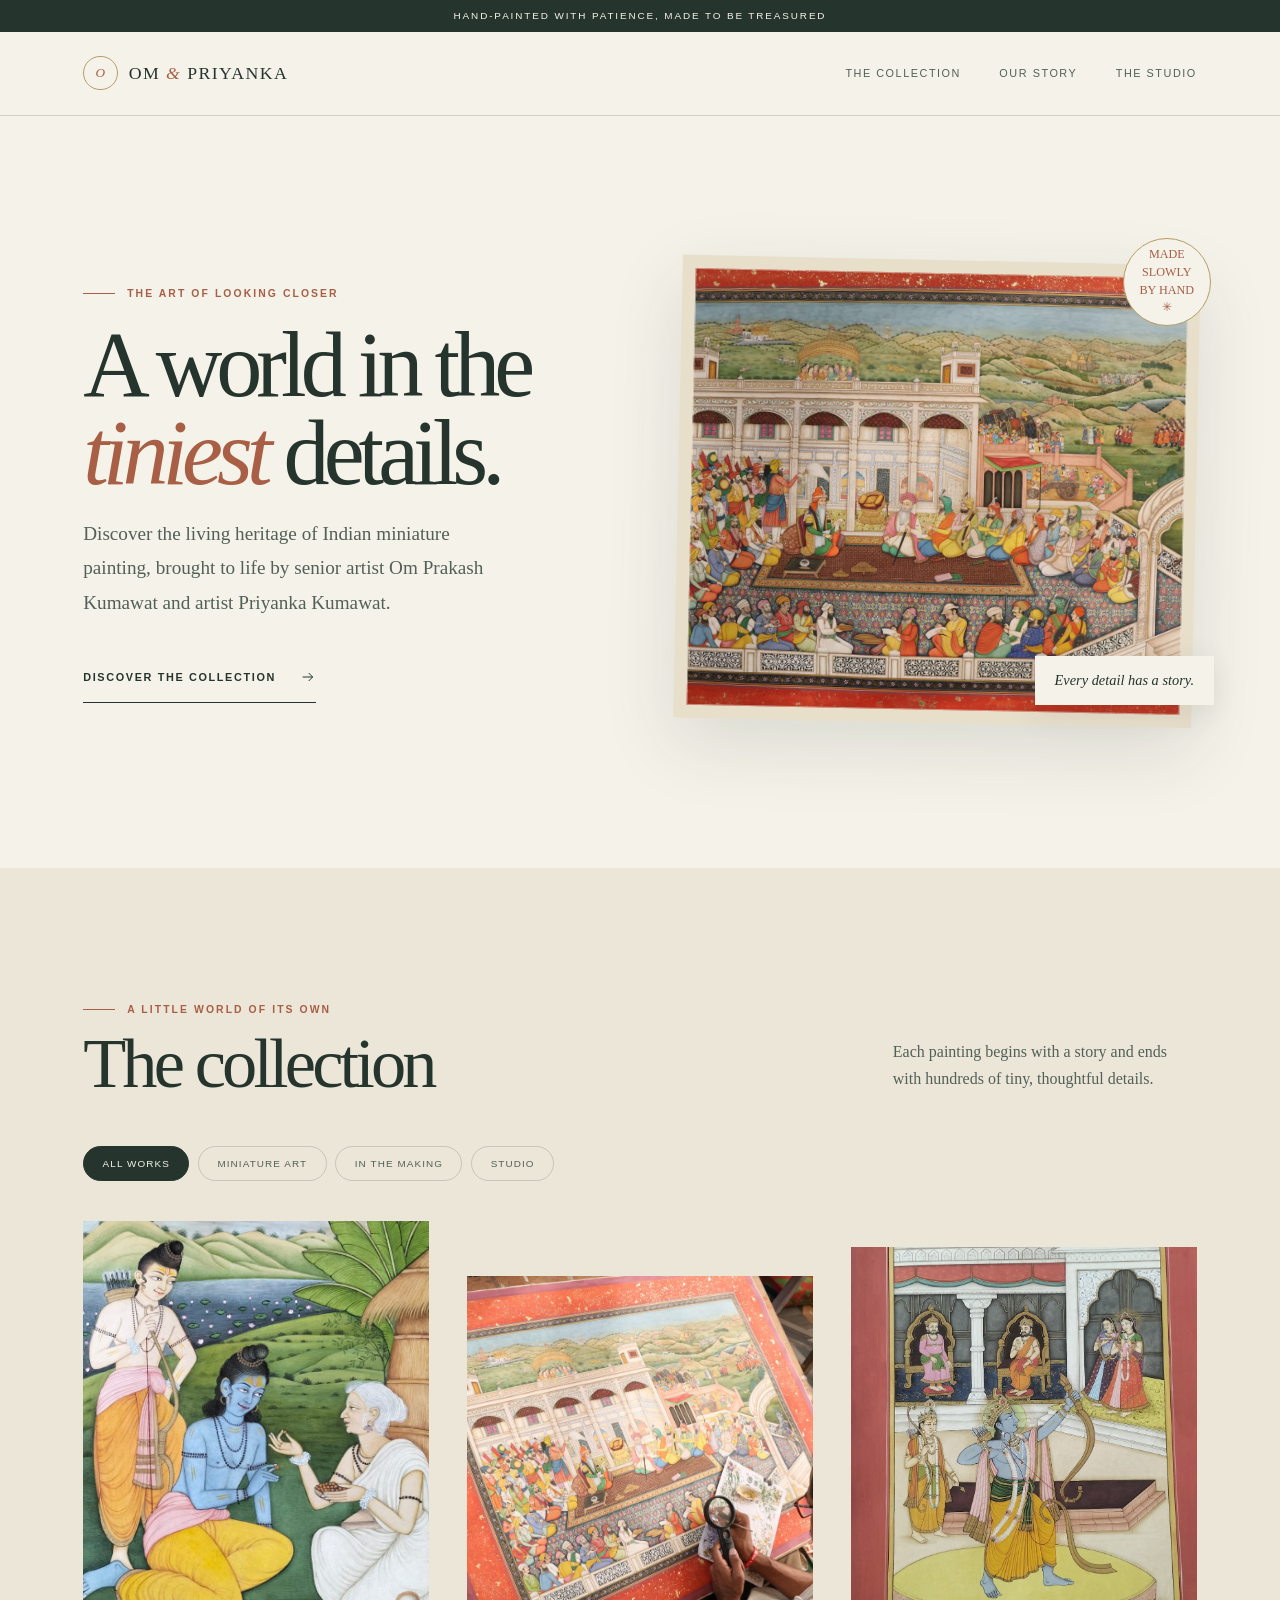
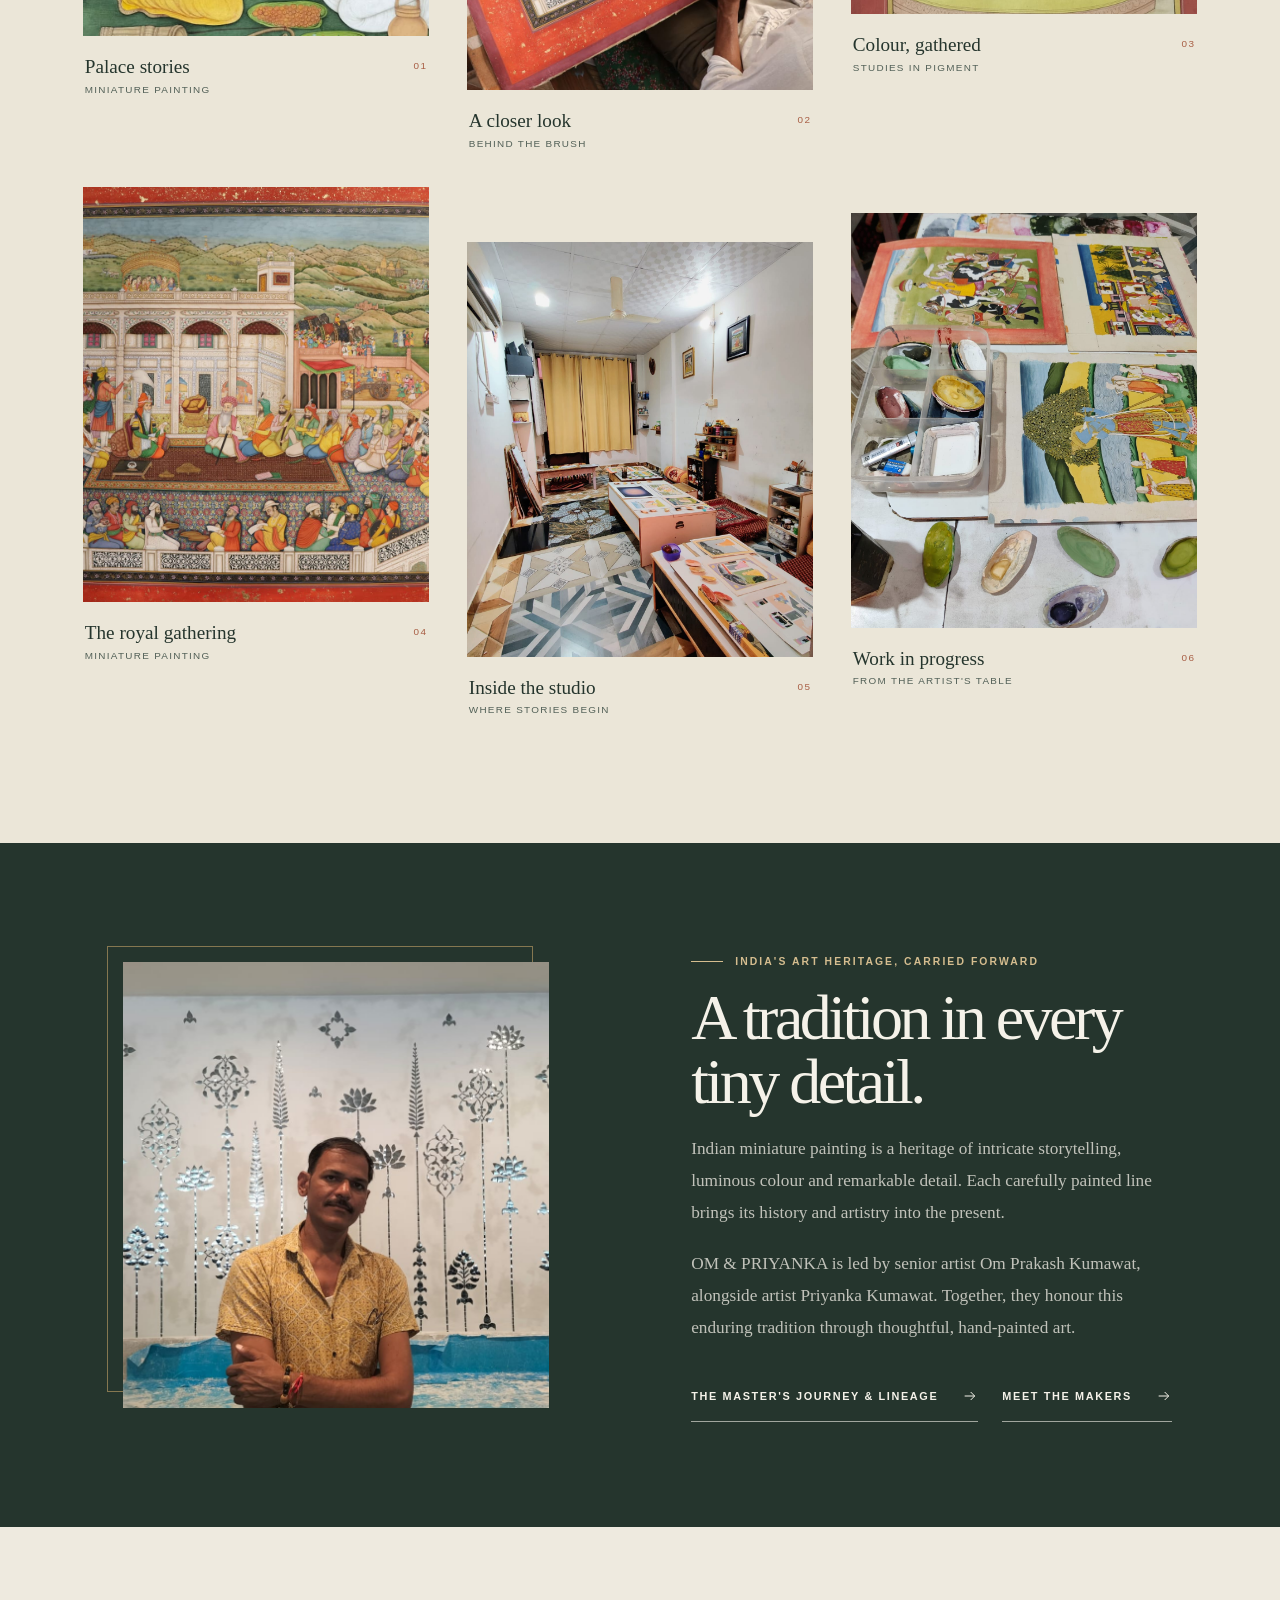
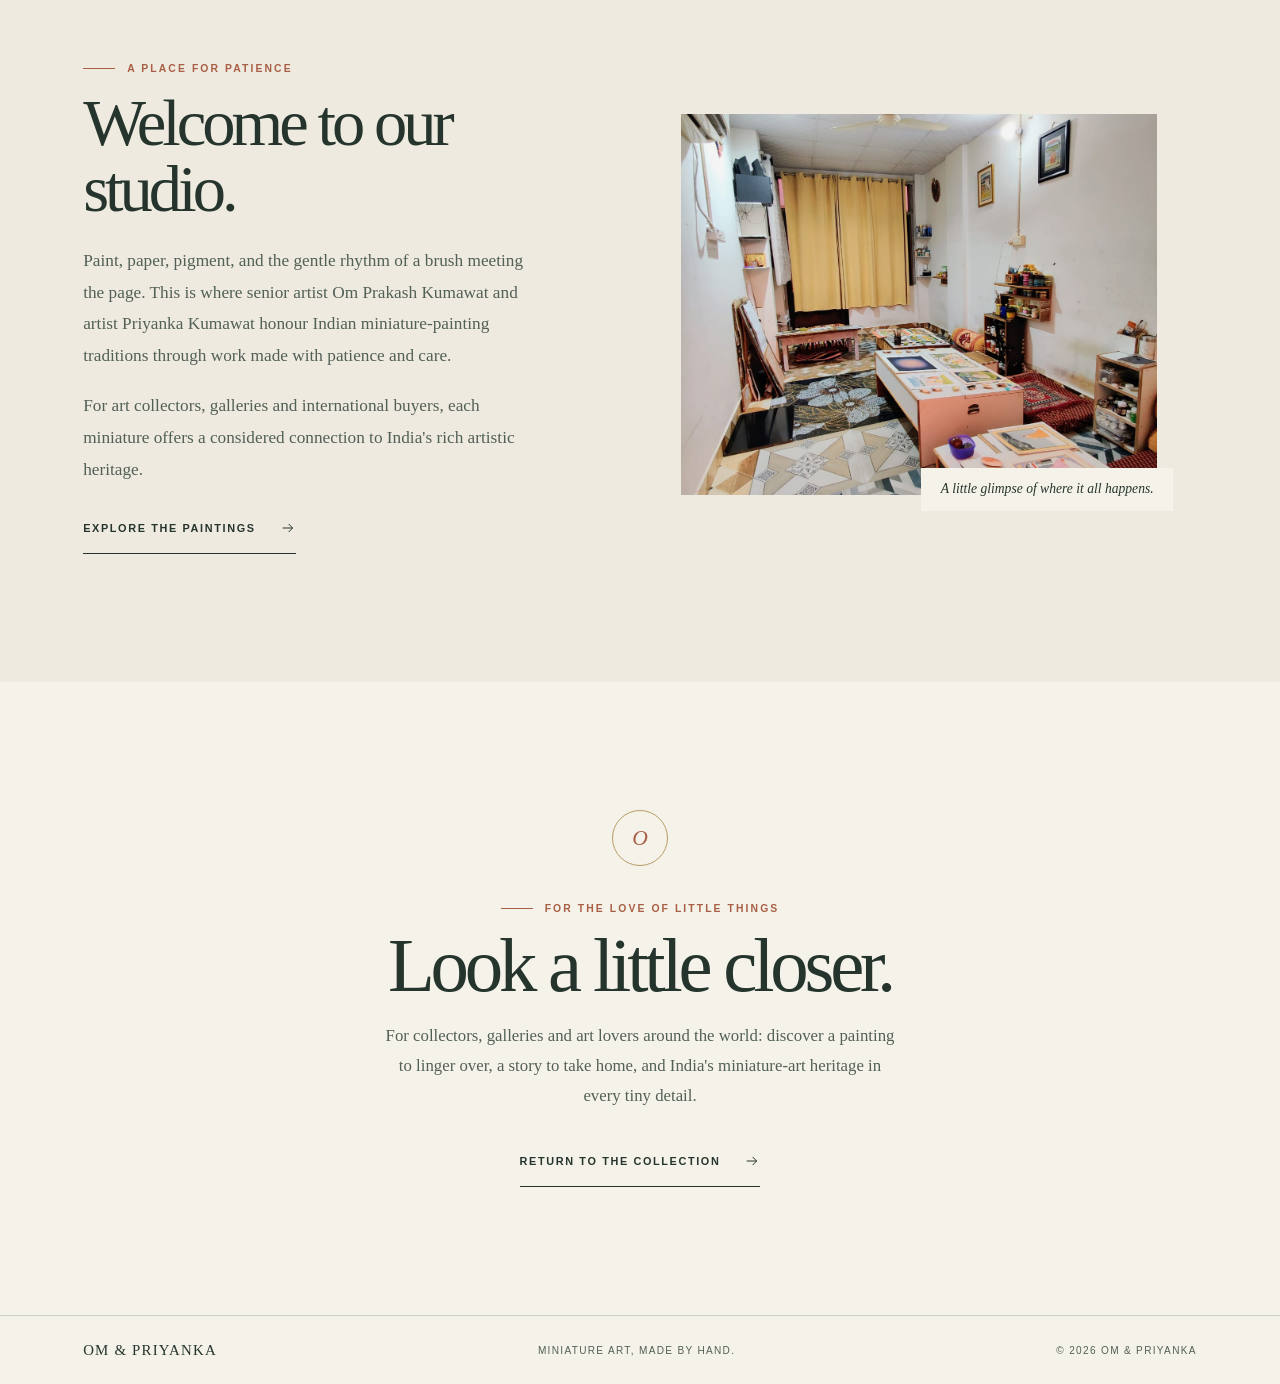
==== index.html @ a1e03dd7 "my first commit" ====
<!DOCTYPE html>
<html lang="en">
<head>
  <meta charset="UTF-8">
  <meta name="viewport" content="width=device-width, initial-scale=1">
  <meta name="theme-color" content="#f5f2e9">
  <meta name="description" content="Discover Indian miniature paintings by senior artist Om Prakash Kumawat and artist Priyanka Kumawat. Explore India's art heritage for collectors, galleries and international buyers.">
  <title>OM &amp; PRIYANKA — Indian Miniature Art &amp; Heritage</title>
  <style>
    :root {
      color-scheme: light;
      --paper: #f5f2e9;
      --paper-deep: #ebe6d8;
      --ink: #25352d;
      --ink-soft: #526057;
      --rust: #a85f45;
      --gold: #b89b64;
      --line: rgba(37, 53, 45, .18);
      --serif: "Iowan Old Style", "Palatino Linotype", "Book Antiqua", Georgia, serif;
      --sans: "Avenir Next", Avenir, "Segoe UI", sans-serif;
      --page-gutter: clamp(1.25rem, 6.5vw, 7rem);
    }

    *,
    *::before,
    *::after {
      box-sizing: border-box;
    }

    html {
      scroll-behavior: smooth;
      scroll-padding-top: 6rem;
    }

    body {
      margin: 0;
      background: var(--paper);
      color: var(--ink);
      font-family: var(--sans);
      -webkit-font-smoothing: antialiased;
    }

    body:has(.lightbox[open]) {
      overflow: hidden;
    }

    a {
      color: inherit;
      text-decoration: none;
    }

    button {
      color: inherit;
      font: inherit;
    }

    button:focus-visible,
    a:focus-visible {
      outline: 2px solid var(--rust);
      outline-offset: 5px;
    }

    .announcement {
      padding: .65rem 1rem;
      background: var(--ink);
      color: var(--paper);
      font-size: .62rem;
      letter-spacing: .19em;
      text-align: center;
      text-transform: uppercase;
    }

    .site-header {
      position: sticky;
      z-index: 10;
      top: 0;
      display: flex;
      min-height: 5.25rem;
      align-items: center;
      justify-content: space-between;
      padding: 0 var(--page-gutter);
      border-bottom: 1px solid var(--line);
      background: rgb(245 242 233 / 94%);
      backdrop-filter: blur(14px);
    }

    .wordmark {
      display: inline-flex;
      align-items: center;
      gap: .7rem;
      font-family: var(--serif);
      font-size: 1.11rem;
      letter-spacing: .08em;
      white-space: nowrap;
    }

    .wordmark-mark {
      display: grid;
      width: 2.15rem;
      height: 2.15rem;
      place-items: center;
      border: 1px solid var(--gold);
      border-radius: 50%;
      color: var(--rust);
      font-size: .83rem;
      font-style: italic;
      letter-spacing: 0;
    }

    .wordmark amp {
      color: var(--rust);
      font-style: italic;
    }

    .nav-links {
      display: flex;
      align-items: center;
      gap: clamp(1.25rem, 3vw, 3.1rem);
    }

    .nav-links a {
      position: relative;
      padding: .5rem 0;
      color: var(--ink-soft);
      font-size: .68rem;
      letter-spacing: .14em;
      text-transform: uppercase;
      transition: color .25s ease;
    }

    .nav-links a::after {
      position: absolute;
      right: 0;
      bottom: .18rem;
      left: 0;
      height: 1px;
      background: var(--rust);
      content: "";
      transform: scaleX(0);
      transform-origin: right;
      transition: transform .3s ease;
    }

    .nav-links a:hover {
      color: var(--rust);
    }

    .nav-links a:hover::after {
      transform: scaleX(1);
      transform-origin: left;
    }

    .menu-toggle {
      display: none;
      width: 2.75rem;
      height: 2.75rem;
      align-items: center;
      justify-content: center;
      border: 1px solid var(--line);
      border-radius: 50%;
      background: transparent;
      cursor: pointer;
    }

    .menu-toggle svg {
      width: 1.15rem;
      height: 1.15rem;
    }

    .hero {
      display: grid;
      min-height: min(47rem, calc(100svh - 7rem));
      grid-template-columns: 1fr 1fr;
      align-items: center;
      gap: clamp(2rem, 6vw, 6.25rem);
      padding: clamp(3.5rem, 8vw, 7.5rem) var(--page-gutter);
    }

    .hero-copy {
      position: relative;
      z-index: 1;
      max-width: 35rem;
      animation: rise-in .9s .1s both;
    }

    .eyebrow {
      display: inline-flex;
      align-items: center;
      gap: .75rem;
      color: var(--rust);
      font-size: .65rem;
      font-weight: 600;
      letter-spacing: .2em;
      text-transform: uppercase;
    }

    .eyebrow::before {
      width: 2rem;
      height: 1px;
      background: currentColor;
      content: "";
    }

    h1,
    h2,
    h3,
    p {
      margin-top: 0;
    }

    .hero h1 {
      max-width: 10ch;
      margin: 1.45rem 0 1.2rem;
      font-family: var(--serif);
      font-size: clamp(3.6rem, 7.2vw, 7.4rem);
      font-weight: 400;
      letter-spacing: -.065em;
      line-height: .95;
    }

    .hero h1 em {
      color: var(--rust);
      font-weight: 400;
    }

    .hero-description {
      max-width: 26rem;
      margin-bottom: 2rem;
      color: var(--ink-soft);
      font-family: var(--serif);
      font-size: clamp(1.05rem, 1.5vw, 1.25rem);
      line-height: 1.8;
    }

    .text-link {
      display: inline-flex;
      min-height: 3.2rem;
      align-items: center;
      gap: 1.5rem;
      border-bottom: 1px solid var(--ink);
      font-size: .68rem;
      font-weight: 600;
      letter-spacing: .15em;
      text-transform: uppercase;
      transition: gap .25s ease, color .25s ease, border-color .25s ease;
    }

    .text-link:hover {
      gap: 2rem;
      border-color: var(--rust);
      color: var(--rust);
    }

    .text-link svg {
      width: 1rem;
      height: 1rem;
    }

    .hero-art {
      position: relative;
      width: 100%;
      max-width: 38rem;
      justify-self: end;
      animation: image-in 1.1s .18s both;
    }

    .hero-frame {
      position: relative;
      overflow: hidden;
      aspect-ratio: 1.12 / 1;
      padding: .8rem;
      background: #e8dfcb;
      box-shadow: 0 1.5rem 4.5rem rgb(37 53 45 / 13%);
      transform: rotate(1.2deg);
      transition: transform .6s cubic-bezier(.2, .75, .3, 1);
    }

    .hero-art:hover .hero-frame {
      transform: rotate(0);
    }

    .hero-frame img {
      width: 100%;
      height: 100%;
      object-fit: cover;
      object-position: center 54%;
    }

    .hero-frame::after {
      position: absolute;
      inset: .8rem;
      border: 1px solid rgb(245 242 233 / 45%);
      content: "";
      pointer-events: none;
    }

    .hero-caption {
      position: absolute;
      right: -1.1rem;
      bottom: 1.1rem;
      z-index: 1;
      padding: 1rem 1.25rem;
      background: var(--paper);
      box-shadow: 0 .5rem 2rem rgb(37 53 45 / 10%);
      font-family: var(--serif);
      font-size: .9rem;
      font-style: italic;
    }

    .hero-stamp {
      position: absolute;
      top: -1.4rem;
      right: -.9rem;
      display: grid;
      width: 5.5rem;
      height: 5.5rem;
      place-items: center;
      border: 1px solid var(--gold);
      border-radius: 50%;
      background: var(--paper);
      color: var(--rust);
      font-family: var(--serif);
      font-size: .76rem;
      line-height: 1.45;
      text-align: center;
      animation: turn 28s linear infinite;
    }

    .section {
      padding: clamp(5rem, 10vw, 9rem) var(--page-gutter);
    }

    .section-heading {
      display: flex;
      align-items: end;
      justify-content: space-between;
      gap: 2rem;
      margin-bottom: 3rem;
    }

    .section-heading h2 {
      max-width: 13ch;
      margin: .8rem 0 0;
      font-family: var(--serif);
      font-size: clamp(2.8rem, 5.5vw, 5rem);
      font-weight: 400;
      letter-spacing: -.055em;
      line-height: 1;
    }

    .section-note {
      max-width: 19rem;
      margin: 0 0 .35rem;
      color: var(--ink-soft);
      font-family: var(--serif);
      font-size: 1rem;
      line-height: 1.7;
    }

    .collection {
      background: var(--paper-deep);
    }

    .filter-list {
      display: flex;
      flex-wrap: wrap;
      gap: .55rem;
      margin: 0 0 2.5rem;
      padding: 0;
      list-style: none;
    }

    .filter-button {
      padding: .7rem 1.15rem;
      border: 1px solid var(--line);
      border-radius: 99px;
      background: transparent;
      color: var(--ink-soft);
      cursor: pointer;
      font-size: .62rem;
      letter-spacing: .11em;
      text-transform: uppercase;
      transition: background .25s ease, border-color .25s ease, color .25s ease, transform .25s ease;
    }

    .filter-button:hover {
      transform: translateY(-2px);
    }

    .filter-button[aria-pressed="true"],
    .filter-button:hover {
      border-color: var(--ink);
      background: var(--ink);
      color: var(--paper);
    }

    .gallery {
      display: grid;
      grid-template-columns: repeat(12, minmax(0, 1fr));
      gap: clamp(1.2rem, 3vw, 2.7rem);
      align-items: start;
    }

    .artwork {
      grid-column: span 4;
      min-width: 0;
      transition: opacity .3s ease, transform .35s ease;
    }

    .artwork:nth-child(3n + 2) {
      margin-top: 3.4rem;
    }

    .artwork:nth-child(3n) {
      margin-top: 1.6rem;
    }

    .artwork[hidden] {
      display: none;
    }

    .artwork-image {
      position: relative;
      overflow: hidden;
      width: 100%;
      padding: 0;
      border: 0;
      background: #ded7c9;
      cursor: zoom-in;
      text-align: left;
    }

    .artwork-image img {
      display: block;
      width: 100%;
      aspect-ratio: 4 / 4.8;
      object-fit: cover;
      transition: transform .8s cubic-bezier(.2, .75, .3, 1), filter .5s ease;
    }

    .artwork:nth-child(2) .artwork-image img {
      object-position: 51% center;
    }

    .artwork:nth-child(3) .artwork-image img {
      aspect-ratio: 4 / 4.25;
    }

    .artwork-image::after {
      position: absolute;
      inset: 0;
      background: linear-gradient(transparent 68%, rgb(20 28 23 / 28%));
      content: "";
      opacity: 0;
      transition: opacity .35s ease;
    }

    .artwork-image:hover img {
      filter: saturate(1.08);
      transform: scale(1.045);
    }

    .artwork-image:hover::after {
      opacity: 1;
    }

    .artwork-image:focus-visible {
      outline-offset: 4px;
    }

    .zoom-hint {
      position: absolute;
      right: 1rem;
      bottom: 1rem;
      z-index: 1;
      color: white;
      font-size: .62rem;
      letter-spacing: .12em;
      opacity: 0;
      text-transform: uppercase;
      transition: opacity .35s ease;
    }

    .artwork-image:hover .zoom-hint,
    .artwork-image:focus-visible .zoom-hint {
      opacity: 1;
    }

    .artwork-caption {
      display: flex;
      align-items: start;
      justify-content: space-between;
      gap: 1rem;
      padding: 1rem .1rem 0;
    }

    .artwork-caption h3 {
      margin-bottom: .35rem;
      font-family: var(--serif);
      font-size: 1.2rem;
      font-weight: 400;
    }

    .artwork-caption p,
    .artwork-index {
      margin: 0;
      color: var(--ink-soft);
      font-size: .62rem;
      letter-spacing: .13em;
      text-transform: uppercase;
    }

    .artwork-index {
      padding-top: .25rem;
      color: var(--rust);
    }

    .interlude {
      display: grid;
      min-height: 25rem;
      grid-template-columns: 1fr 1fr;
      align-items: center;
      gap: clamp(2.5rem, 8vw, 8rem);
      padding: clamp(4rem, 8vw, 7rem) var(--page-gutter);
      background: var(--ink);
      color: var(--paper);
    }

    .interlude-image {
      position: relative;
      max-width: 33rem;
      justify-self: center;
    }

    .interlude-image::before {
      position: absolute;
      inset: -1rem 1rem 1rem -1rem;
      border: 1px solid rgb(184 155 100 / 65%);
      content: "";
    }

    .interlude-image img {
      position: relative;
      display: block;
      width: 100%;
      max-height: 29rem;
      aspect-ratio: 1 / 1.05;
      object-fit: cover;
    }

    .interlude-copy {
      max-width: 34rem;
    }

    .interlude-copy .eyebrow {
      color: #d5bd8f;
    }

    .interlude-copy h2 {
      margin: 1.2rem 0;
      font-family: var(--serif);
      font-size: clamp(2.7rem, 5vw, 5rem);
      font-weight: 400;
      letter-spacing: -.055em;
      line-height: 1;
    }

    .interlude-copy p {
      max-width: 29rem;
      margin-bottom: 1.2rem;
      color: rgb(245 242 233 / 75%);
      font-family: var(--serif);
      font-size: 1.08rem;
      line-height: 1.85;
    }

    .interlude-copy .text-link {
      margin-top: .5rem;
      border-color: rgb(245 242 233 / 60%);
    }

    .interlude-copy .text-link:hover {
      border-color: #d5bd8f;
      color: #d5bd8f;
    }

    .studio {
      display: grid;
      grid-template-columns: .9fr 1.1fr;
      align-items: center;
      gap: clamp(2.5rem, 8vw, 8rem);
      background: #eeeadf;
    }

    .studio-copy {
      max-width: 31rem;
    }

    .studio-copy h2 {
      margin: 1rem 0 1.35rem;
      font-family: var(--serif);
      font-size: clamp(2.8rem, 5.2vw, 5rem);
      font-weight: 400;
      letter-spacing: -.06em;
      line-height: 1;
    }

    .studio-copy p {
      color: var(--ink-soft);
      font-family: var(--serif);
      font-size: 1.08rem;
      line-height: 1.85;
    }

    .studio-photo {
      position: relative;
      justify-self: stretch;
    }

    .studio-photo img {
      display: block;
      width: 100%;
      max-height: 32rem;
      aspect-ratio: 1.25 / 1;
      object-fit: cover;
    }

    .studio-photo figcaption {
      position: absolute;
      right: -1rem;
      bottom: -1rem;
      padding: .85rem 1.2rem;
      background: var(--paper);
      font-family: var(--serif);
      font-size: .85rem;
      font-style: italic;
    }

    .closing {
      padding: clamp(5rem, 10vw, 9rem) var(--page-gutter);
      text-align: center;
    }

    .closing-mark {
      display: grid;
      width: 3.5rem;
      height: 3.5rem;
      margin: 0 auto 1.8rem;
      place-items: center;
      border: 1px solid var(--gold);
      border-radius: 50%;
      color: var(--rust);
      font-family: var(--serif);
      font-size: 1.35rem;
      font-style: italic;
    }

    .closing h2 {
      margin: .9rem 0 1rem;
      font-family: var(--serif);
      font-size: clamp(2.7rem, 6vw, 5.5rem);
      font-weight: 400;
      letter-spacing: -.055em;
      line-height: 1;
    }

    .closing > p:last-of-type {
      max-width: 32rem;
      margin: 0 auto 1.5rem;
      color: var(--ink-soft);
      font-family: var(--serif);
      font-size: 1.05rem;
      line-height: 1.8;
    }

    .site-footer {
      display: flex;
      align-items: center;
      justify-content: space-between;
      gap: 1.5rem;
      padding: 1.6rem var(--page-gutter);
      border-top: 1px solid var(--line);
      color: var(--ink-soft);
      font-size: .63rem;
      letter-spacing: .13em;
      text-transform: uppercase;
    }

    .site-footer p {
      margin: 0;
    }

    .footer-brand {
      color: var(--ink);
      font-family: var(--serif);
      font-size: .93rem;
      letter-spacing: .08em;
    }

    .lightbox {
      width: min(92vw, 70rem);
      max-width: none;
      max-height: 92svh;
      padding: 0;
      overflow: visible;
      border: 1px solid rgb(245 242 233 / 25%);
      background: #171e19;
      color: white;
    }

    .lightbox::backdrop {
      background: rgb(18 24 20 / 88%);
      backdrop-filter: blur(8px);
    }

    .lightbox-inner {
      position: relative;
      display: grid;
      min-height: 12rem;
      place-items: center;
    }

    .lightbox img {
      display: block;
      max-width: 100%;
      max-height: 82svh;
      object-fit: contain;
    }

    .lightbox-close {
      position: absolute;
      top: .8rem;
      right: .8rem;
      display: grid;
      width: 2.65rem;
      height: 2.65rem;
      place-items: center;
      border: 1px solid rgb(255 255 255 / 55%);
      border-radius: 50%;
      background: rgb(18 24 20 / 68%);
      color: white;
      cursor: pointer;
      font-size: 1.3rem;
      line-height: 1;
      transition: background .2s ease, transform .2s ease;
    }

    .lightbox-close:hover {
      background: var(--rust);
      transform: rotate(90deg);
    }

    .reveal {
      opacity: 0;
      transform: translateY(24px);
      transition: opacity .7s ease, transform .7s cubic-bezier(.2, .75, .3, 1);
    }

    .reveal.is-visible {
      opacity: 1;
      transform: translateY(0);
    }

    @keyframes rise-in {
      from { opacity: 0; transform: translateY(1.3rem); }
      to { opacity: 1; transform: translateY(0); }
    }

    @keyframes image-in {
      from { opacity: 0; transform: translateY(1.2rem) scale(.98); }
      to { opacity: 1; transform: translateY(0) scale(1); }
    }

    @keyframes turn {
      to { transform: rotate(360deg); }
    }

    @media (min-width: 1500px) {
      :root {
        --page-gutter: max(7rem, calc((100vw - 1320px) / 2));
      }
    }

    @media (max-width: 800px) {
      .hero {
        min-height: auto;
        gap: 2.5rem;
      }

      .hero h1 {
        font-size: clamp(3.5rem, 9vw, 5.7rem);
      }

      .hero-caption {
        right: -.6rem;
      }

      .artwork {
        grid-column: span 6;
      }

      .artwork:nth-child(3n + 2),
      .artwork:nth-child(3n) {
        margin-top: 0;
      }

      .artwork:nth-child(even) {
        margin-top: 2.5rem;
      }

      .interlude,
      .studio {
        gap: 3rem;
      }
    }

    @media (max-width: 600px) {
      .announcement {
        font-size: .54rem;
        letter-spacing: .12em;
      }

      .site-header {
        min-height: 4.5rem;
      }

      .wordmark {
        gap: .5rem;
        font-size: .99rem;
      }

      .wordmark-mark {
        width: 1.9rem;
        height: 1.9rem;
      }

      .menu-toggle {
        display: flex;
      }

      .nav-links {
        position: absolute;
        top: calc(100% - 1px);
        right: 0;
        left: 0;
        display: flex;
        align-items: stretch;
        flex-direction: column;
        gap: 0;
        padding: 0 var(--page-gutter);
        overflow: hidden;
        border-bottom: 1px solid transparent;
        background: var(--paper);
        opacity: 0;
        pointer-events: none;
        transform: translateY(-.5rem);
        transition: opacity .25s ease, transform .25s ease, border-color .25s ease;
      }

      .nav-links.is-open {
        padding-top: .5rem;
        padding-bottom: .75rem;
        border-color: var(--line);
        opacity: 1;
        pointer-events: auto;
        transform: translateY(0);
      }

      .nav-links a {
        padding: 1rem 0;
        border-top: 1px solid var(--line);
      }

      .nav-links a::after {
        display: none;
      }

      .hero {
        grid-template-columns: 1fr;
        gap: 2.6rem;
        padding-top: 4rem;
        padding-bottom: 4rem;
      }

      .hero-copy {
        max-width: 31rem;
      }

      .hero h1 {
        max-width: 9ch;
        font-size: clamp(4rem, 15vw, 6.2rem);
      }

      .hero-art {
        width: calc(100% - .5rem);
        max-width: 32rem;
        margin-right: .3rem;
      }

      .hero-frame {
        aspect-ratio: 1.08 / 1;
        padding: .55rem;
      }

      .hero-frame::after {
        inset: .55rem;
      }

      .hero-caption {
        right: -.3rem;
        bottom: .5rem;
        padding: .8rem .95rem;
        font-size: .78rem;
      }

      .hero-stamp {
        top: -1.2rem;
        right: -.55rem;
        width: 4.7rem;
        height: 4.7rem;
        font-size: .68rem;
      }

      .section-heading {
        align-items: start;
        flex-direction: column;
        gap: 1rem;
        margin-bottom: 2rem;
      }

      .section-heading h2 {
        font-size: clamp(3rem, 12vw, 4rem);
      }

      .section-note {
        max-width: 23rem;
      }

      .section {
        padding-top: 4.5rem;
        padding-bottom: 4.5rem;
      }

      .filter-list {
        gap: .4rem;
        margin-bottom: 1.7rem;
      }

      .filter-button {
        padding: .62rem .85rem;
        font-size: .56rem;
      }

      .gallery {
        gap: 1.8rem .85rem;
      }

      .artwork {
        grid-column: span 6;
      }

      .artwork:nth-child(even) {
        margin-top: 1.5rem;
      }

      .artwork-image img {
        aspect-ratio: 4 / 5;
      }

      .artwork-caption {
        gap: .4rem;
        padding-top: .7rem;
      }

      .artwork-caption h3 {
        font-size: 1rem;
      }

      .artwork-caption p,
      .artwork-index {
        font-size: .53rem;
        letter-spacing: .08em;
      }

      .interlude,
      .studio {
        grid-template-columns: 1fr;
        gap: 2.5rem;
      }

      .interlude {
        padding-top: 4.5rem;
        padding-bottom: 4.5rem;
      }

      .interlude-image {
        width: calc(100% - 1rem);
      }

      .interlude-image img {
        max-height: 25rem;
      }

      .interlude-copy h2,
      .studio-copy h2 {
        font-size: clamp(3rem, 12vw, 4.2rem);
      }

      .studio-photo figcaption {
        right: -.45rem;
        bottom: -.65rem;
      }

      .closing {
        padding-top: 5rem;
        padding-bottom: 5rem;
      }

      .site-footer {
        align-items: flex-start;
        flex-direction: column;
        gap: .7rem;
      }
    }

    @media (prefers-reduced-motion: reduce) {
      *,
      *::before,
      *::after {
        scroll-behavior: auto !important;
        animation-duration: .01ms !important;
        animation-iteration-count: 1 !important;
        transition-duration: .01ms !important;
      }

      .reveal {
        opacity: 1;
        transform: none;
      }
    }
  </style>
</head>
<body>
  <div class="announcement">Hand-painted with patience, made to be treasured</div>

  <header class="site-header">
    <a class="wordmark" href="index.html" aria-label="OM and Priyanka home">
      <span class="wordmark-mark" aria-hidden="true">O</span>
      <span>OM <amp>&amp;</amp> PRIYANKA</span>
    </a>
    <button class="menu-toggle" type="button" aria-label="Open navigation" aria-expanded="false" aria-controls="primary-navigation">
      <svg viewBox="0 0 24 24" fill="none" stroke="currentColor" stroke-width="1.5" aria-hidden="true">
        <path d="M4 8h16M4 16h16"></path>
      </svg>
    </button>
    <nav class="nav-links" id="primary-navigation" aria-label="Main navigation">
      <a href="#collection">The collection</a>
      <a href="story.html">Our story</a>
      <a href="#studio">The studio</a>
    </nav>
  </header>

  <main>
    <section class="hero" id="home" aria-labelledby="hero-title">
      <div class="hero-copy">
        <span class="eyebrow">The art of looking closer</span>
        <h1 id="hero-title">A world in the <em>tiniest</em> details.</h1>
        <p class="hero-description">Discover the living heritage of Indian miniature painting, brought to life by senior artist Om Prakash Kumawat and artist Priyanka Kumawat.</p>
        <a class="text-link" href="#collection">
          Discover the collection
          <svg viewBox="0 0 24 24" fill="none" stroke="currentColor" stroke-width="1.5" aria-hidden="true">
            <path d="M4 12h15m-6-6 6 6-6 6"></path>
          </svg>
        </a>
      </div>
      <div class="hero-art">
        <div class="hero-frame">
          <img src="images/image7.jpeg" alt="A richly detailed miniature painting of an Indian royal court and palace" fetchpriority="high">
        </div>
        <span class="hero-caption">Every detail has a story.</span>
        <span class="hero-stamp" aria-label="Made slowly, by hand">MADE SLOWLY<br>BY HAND<br>✳</span>
      </div>
    </section>

    <section class="section collection" id="collection" aria-labelledby="collection-title">
      <div class="section-heading reveal">
        <div>
          <span class="eyebrow">A little world of its own</span>
          <h2 id="collection-title">The collection</h2>
        </div>
        <p class="section-note">Each painting begins with a story and ends with hundreds of tiny, thoughtful details.</p>
      </div>

      <ul class="filter-list" aria-label="Filter artworks">
        <li><button class="filter-button" type="button" data-filter="all" aria-pressed="true">All works</button></li>
        <li><button class="filter-button" type="button" data-filter="painting" aria-pressed="false">Miniature art</button></li>
        <li><button class="filter-button" type="button" data-filter="process" aria-pressed="false">In the making</button></li>
        <li><button class="filter-button" type="button" data-filter="studio" aria-pressed="false">Studio</button></li>
      </ul>

      <div class="gallery">
        <article class="artwork reveal" data-category="painting">
          <button class="artwork-image" type="button" data-full-image="images/image4.jpeg" data-image-alt="A hand-painted miniature scene with figures gathered in an ornate palace" aria-label="View Palace stories painting">
            <img src="images/image4.jpeg" alt="A hand-painted miniature scene with figures gathered in an ornate palace" loading="lazy">
            <span class="zoom-hint">View artwork</span>
          </button>
          <div class="artwork-caption">
            <div><h3>Palace stories</h3><p>Miniature painting</p></div>
            <span class="artwork-index">01</span>
          </div>
        </article>

        <article class="artwork reveal" data-category="process">
          <button class="artwork-image" type="button" data-full-image="images/image2.jpeg" data-image-alt="A miniature painter carefully studying a richly detailed painting at work" aria-label="View A closer look painting process">
            <img src="images/image2.jpeg" alt="A miniature painter carefully studying a richly detailed painting at work" loading="lazy">
            <span class="zoom-hint">View artwork</span>
          </button>
          <div class="artwork-caption">
            <div><h3>A closer look</h3><p>Behind the brush</p></div>
            <span class="artwork-index">02</span>
          </div>
        </article>

        <article class="artwork reveal" data-category="painting">
          <button class="artwork-image" type="button" data-full-image="images/image5.jpeg" data-image-alt="A collection of colourful miniature paintings and handmade natural pigment palettes" aria-label="View Colour, gathered painting">
            <img src="images/image5.jpeg" alt="A collection of colourful miniature paintings and handmade natural pigment palettes" loading="lazy">
            <span class="zoom-hint">View artwork</span>
          </button>
          <div class="artwork-caption">
            <div><h3>Colour, gathered</h3><p>Studies in pigment</p></div>
            <span class="artwork-index">03</span>
          </div>
        </article>

        <article class="artwork reveal" data-category="painting">
          <button class="artwork-image" type="button" data-full-image="images/image7.jpeg" data-image-alt="A vibrant miniature painting of a royal court with a palace, hillside and gathering" aria-label="View The royal gathering painting">
            <img src="images/image7.jpeg" alt="A vibrant miniature painting of a royal court with a palace, hillside and gathering" loading="lazy">
            <span class="zoom-hint">View artwork</span>
          </button>
          <div class="artwork-caption">
            <div><h3>The royal gathering</h3><p>Miniature painting</p></div>
            <span class="artwork-index">04</span>
          </div>
        </article>

        <article class="artwork reveal" data-category="studio">
          <button class="artwork-image" type="button" data-full-image="images/image1.jpeg" data-image-alt="The artists' sunlit studio, filled with paintings and the tools of their craft" aria-label="View Inside the studio">
            <img src="images/image1.jpeg" alt="The artists' sunlit studio, filled with paintings and the tools of their craft" loading="lazy">
            <span class="zoom-hint">View artwork</span>
          </button>
          <div class="artwork-caption">
            <div><h3>Inside the studio</h3><p>Where stories begin</p></div>
            <span class="artwork-index">05</span>
          </div>
        </article>

        <article class="artwork reveal" data-category="process">
          <button class="artwork-image" type="button" data-full-image="images/image6.jpeg" data-image-alt="A hand-painted miniature artwork depicting a colourful Indian scene" aria-label="View Work in progress painting">
            <img src="images/image6.jpeg" alt="A hand-painted miniature artwork depicting a colourful Indian scene" loading="lazy">
            <span class="zoom-hint">View artwork</span>
          </button>
          <div class="artwork-caption">
            <div><h3>Work in progress</h3><p>From the artist's table</p></div>
            <span class="artwork-index">06</span>
          </div>
        </article>
      </div>
    </section>

    <section class="interlude" id="story" aria-labelledby="story-title">
      <figure class="interlude-image reveal">
        <img src="images/image3.jpeg" alt="Artist OM standing beside a hand-painted decorative mural in the studio" loading="lazy">
      </figure>
      <div class="interlude-copy reveal">
        <span class="eyebrow">India's art heritage, carried forward</span>
        <h2 id="story-title">A tradition in every tiny detail.</h2>
        <p>Indian miniature painting is a heritage of intricate storytelling, luminous colour and remarkable detail. Each carefully painted line brings its history and artistry into the present.</p>
        <p>OM &amp; PRIYANKA is led by senior artist Om Prakash Kumawat, alongside artist Priyanka Kumawat. Together, they honour this enduring tradition through thoughtful, hand-painted art.</p>
        <div style="display: flex; gap: 1.5rem; flex-wrap: wrap; margin-top: 1rem;">
          <a class="text-link" href="story.html">
            The Master's Journey &amp; Lineage
            <svg viewBox="0 0 24 24" fill="none" stroke="currentColor" stroke-width="1.5" aria-hidden="true">
              <path d="M4 12h15m-6-6 6 6-6 6"></path>
            </svg>
          </a>
          <a class="text-link" href="#studio">
            Meet the makers
            <svg viewBox="0 0 24 24" fill="none" stroke="currentColor" stroke-width="1.5" aria-hidden="true">
              <path d="M4 12h15m-6-6 6 6-6 6"></path>
            </svg>
          </a>
        </div>
      </div>
    </section>

    <section class="section studio" id="studio" aria-labelledby="studio-title">
      <div class="studio-copy reveal">
        <span class="eyebrow">A place for patience</span>
        <h2 id="studio-title">Welcome to our studio.</h2>
        <p>Paint, paper, pigment, and the gentle rhythm of a brush meeting the page. This is where senior artist Om Prakash Kumawat and artist Priyanka Kumawat honour Indian miniature-painting traditions through work made with patience and care.</p>
        <p>For art collectors, galleries and international buyers, each miniature offers a considered connection to India's rich artistic heritage.</p>
        <a class="text-link" href="#collection">
          Explore the paintings
          <svg viewBox="0 0 24 24" fill="none" stroke="currentColor" stroke-width="1.5" aria-hidden="true">
            <path d="M4 12h15m-6-6 6 6-6 6"></path>
          </svg>
        </a>
      </div>
      <figure class="studio-photo reveal">
        <img src="images/image1.jpeg" alt="A glimpse inside the OM and Priyanka miniature art studio" loading="lazy">
        <figcaption>A little glimpse of where it all happens.</figcaption>
      </figure>
    </section>

    <section class="closing" aria-labelledby="closing-title">
      <span class="closing-mark" aria-hidden="true">O</span>
      <span class="eyebrow">For the love of little things</span>
      <h2 id="closing-title">Look a little closer.</h2>
      <p>For collectors, galleries and art lovers around the world: discover a painting to linger over, a story to take home, and India's miniature-art heritage in every tiny detail.</p>
      <a class="text-link" href="#collection">
        Return to the collection
        <svg viewBox="0 0 24 24" fill="none" stroke="currentColor" stroke-width="1.5" aria-hidden="true">
          <path d="M4 12h15m-6-6 6 6-6 6"></path>
        </svg>
      </a>
    </section>
  </main>

  <footer class="site-footer">
    <a class="footer-brand" href="#home">OM &amp; PRIYANKA</a>
    <p>Miniature art, made by hand.</p>
    <p>&copy; <span id="current-year"></span> OM &amp; PRIYANKA</p>
  </footer>

  <dialog class="lightbox" aria-label="Artwork preview">
    <div class="lightbox-inner">
      <img src="" alt="">
      <button class="lightbox-close" type="button" aria-label="Close artwork preview">&times;</button>
    </div>
  </dialog>

  <script>
    const menuToggle = document.querySelector(".menu-toggle");
    const navigation = document.querySelector(".nav-links");

    menuToggle.addEventListener("click", () => {
      const isOpen = menuToggle.getAttribute("aria-expanded") === "true";
      menuToggle.setAttribute("aria-expanded", String(!isOpen));
      menuToggle.setAttribute("aria-label", isOpen ? "Open navigation" : "Close navigation");
      navigation.classList.toggle("is-open", !isOpen);
    });

    navigation.addEventListener("click", (event) => {
      if (event.target.closest("a")) {
        menuToggle.setAttribute("aria-expanded", "false");
        menuToggle.setAttribute("aria-label", "Open navigation");
        navigation.classList.remove("is-open");
      }
    });

    document.querySelectorAll(".filter-button").forEach((button) => {
      button.addEventListener("click", () => {
        const selectedFilter = button.dataset.filter;

        document.querySelectorAll(".filter-button").forEach((filterButton) => {
          filterButton.setAttribute("aria-pressed", String(filterButton === button));
        });

        document.querySelectorAll(".artwork").forEach((artwork) => {
          artwork.hidden = selectedFilter !== "all" && artwork.dataset.category !== selectedFilter;
        });
      });
    });

    const lightbox = document.querySelector(".lightbox");
    const lightboxImage = lightbox.querySelector("img");

    document.querySelectorAll("[data-full-image]").forEach((artworkButton) => {
      artworkButton.addEventListener("click", () => {
        lightboxImage.src = artworkButton.dataset.fullImage;
        lightboxImage.alt = artworkButton.dataset.imageAlt;
        lightbox.showModal();
      });
    });

    lightbox.querySelector(".lightbox-close").addEventListener("click", () => lightbox.close());
    lightbox.addEventListener("click", (event) => {
      if (event.target === lightbox) {
        lightbox.close();
      }
    });
    lightbox.addEventListener("close", () => {
      lightboxImage.removeAttribute("src");
    });

    document.querySelector("#current-year").textContent = new Date().getFullYear();

    const revealItems = document.querySelectorAll(".reveal");

    if ("IntersectionObserver" in window && !window.matchMedia("(prefers-reduced-motion: reduce)").matches) {
      const revealObserver = new IntersectionObserver((entries, observer) => {
        entries.forEach((entry) => {
          if (entry.isIntersecting) {
            entry.target.classList.add("is-visible");
            observer.unobserve(entry.target);
          }
        });
      }, { threshold: 0.12 });

      revealItems.forEach((item) => revealObserver.observe(item));
    } else {
      revealItems.forEach((item) => item.classList.add("is-visible"));
    }
  </script>
</body>
</html>
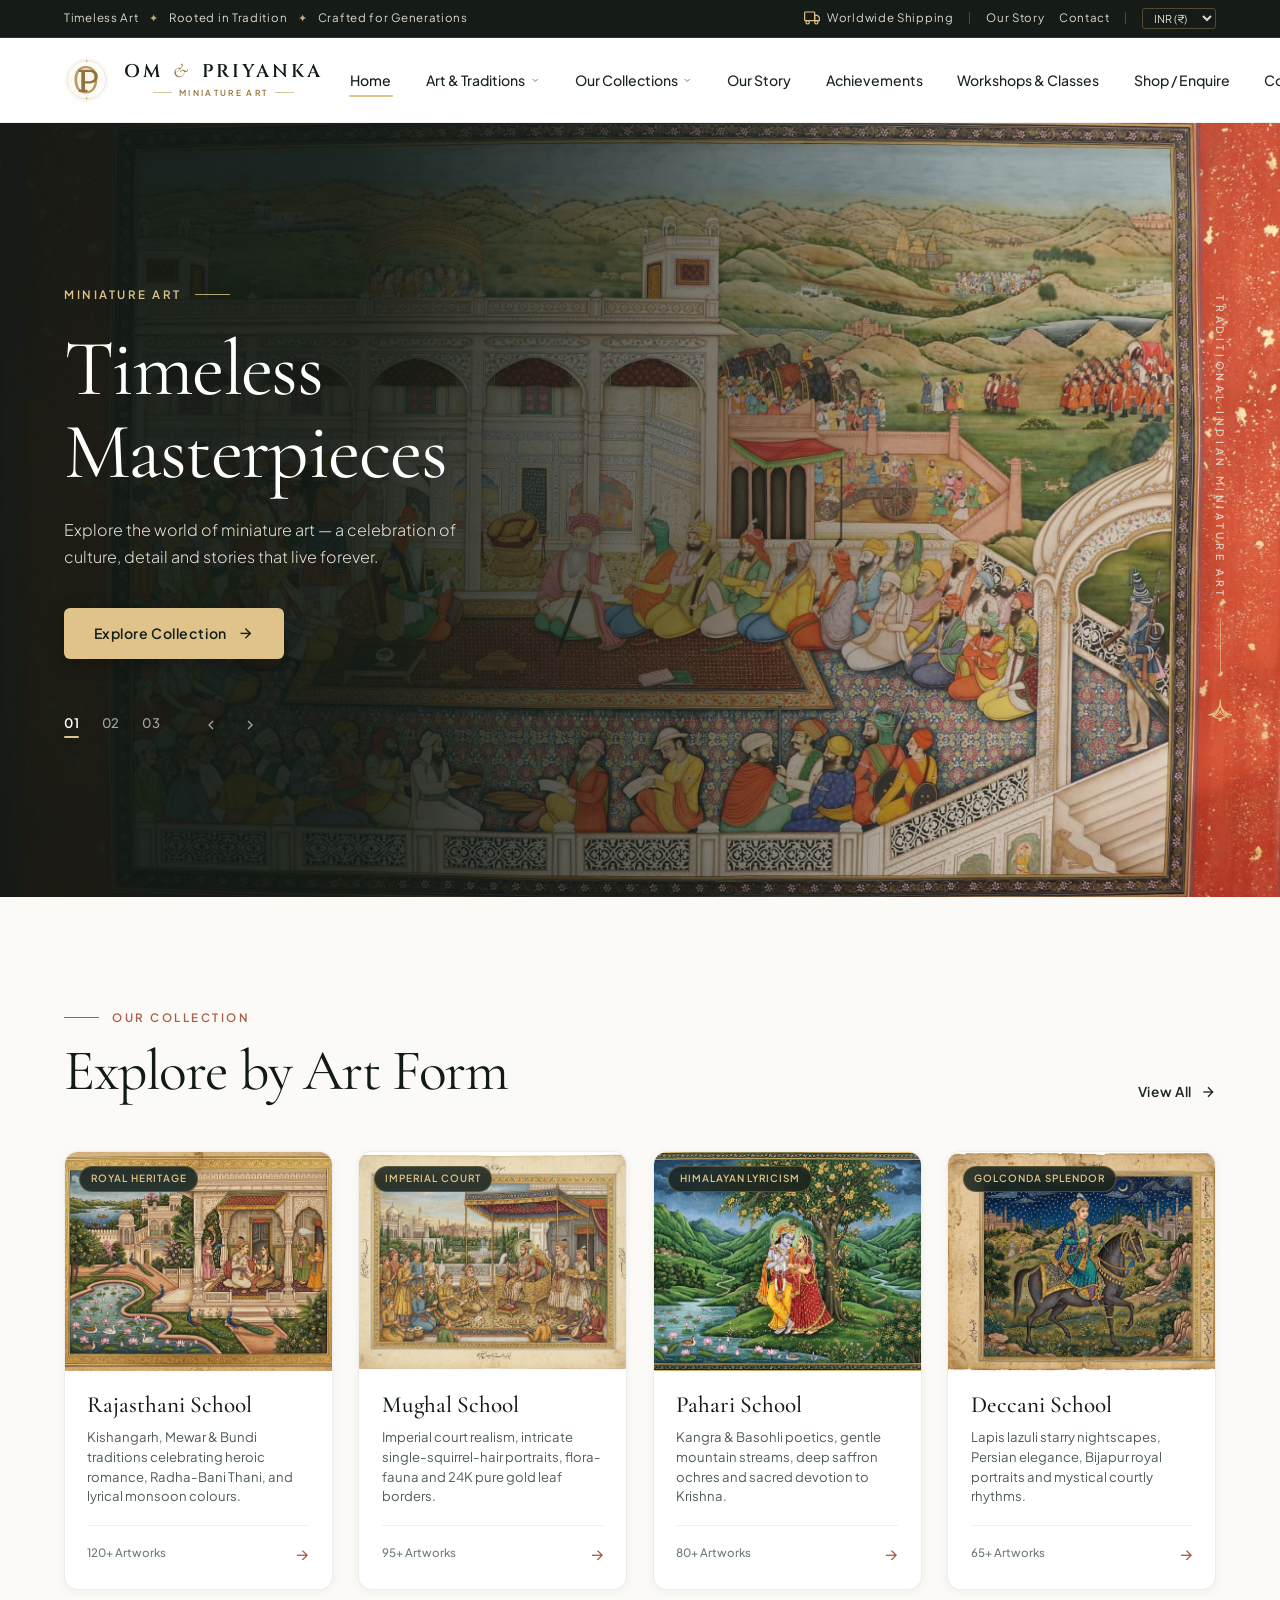
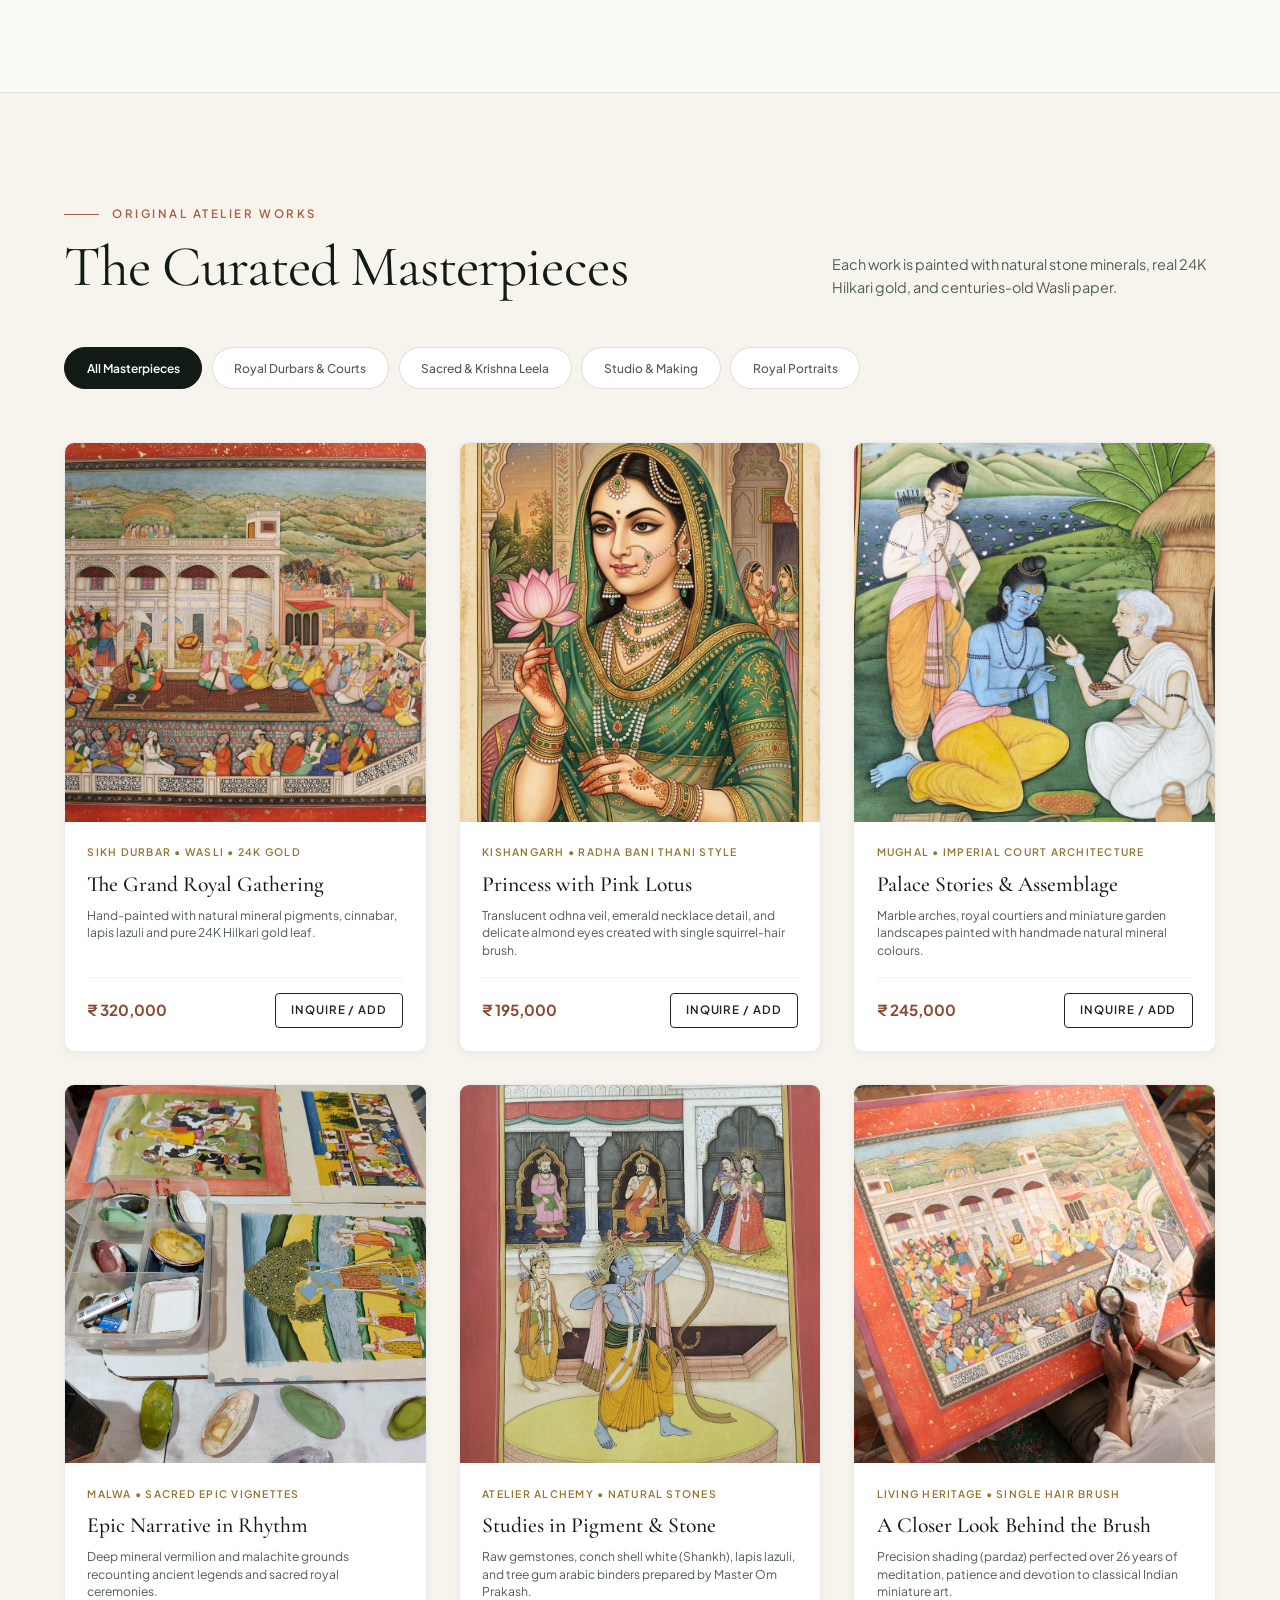
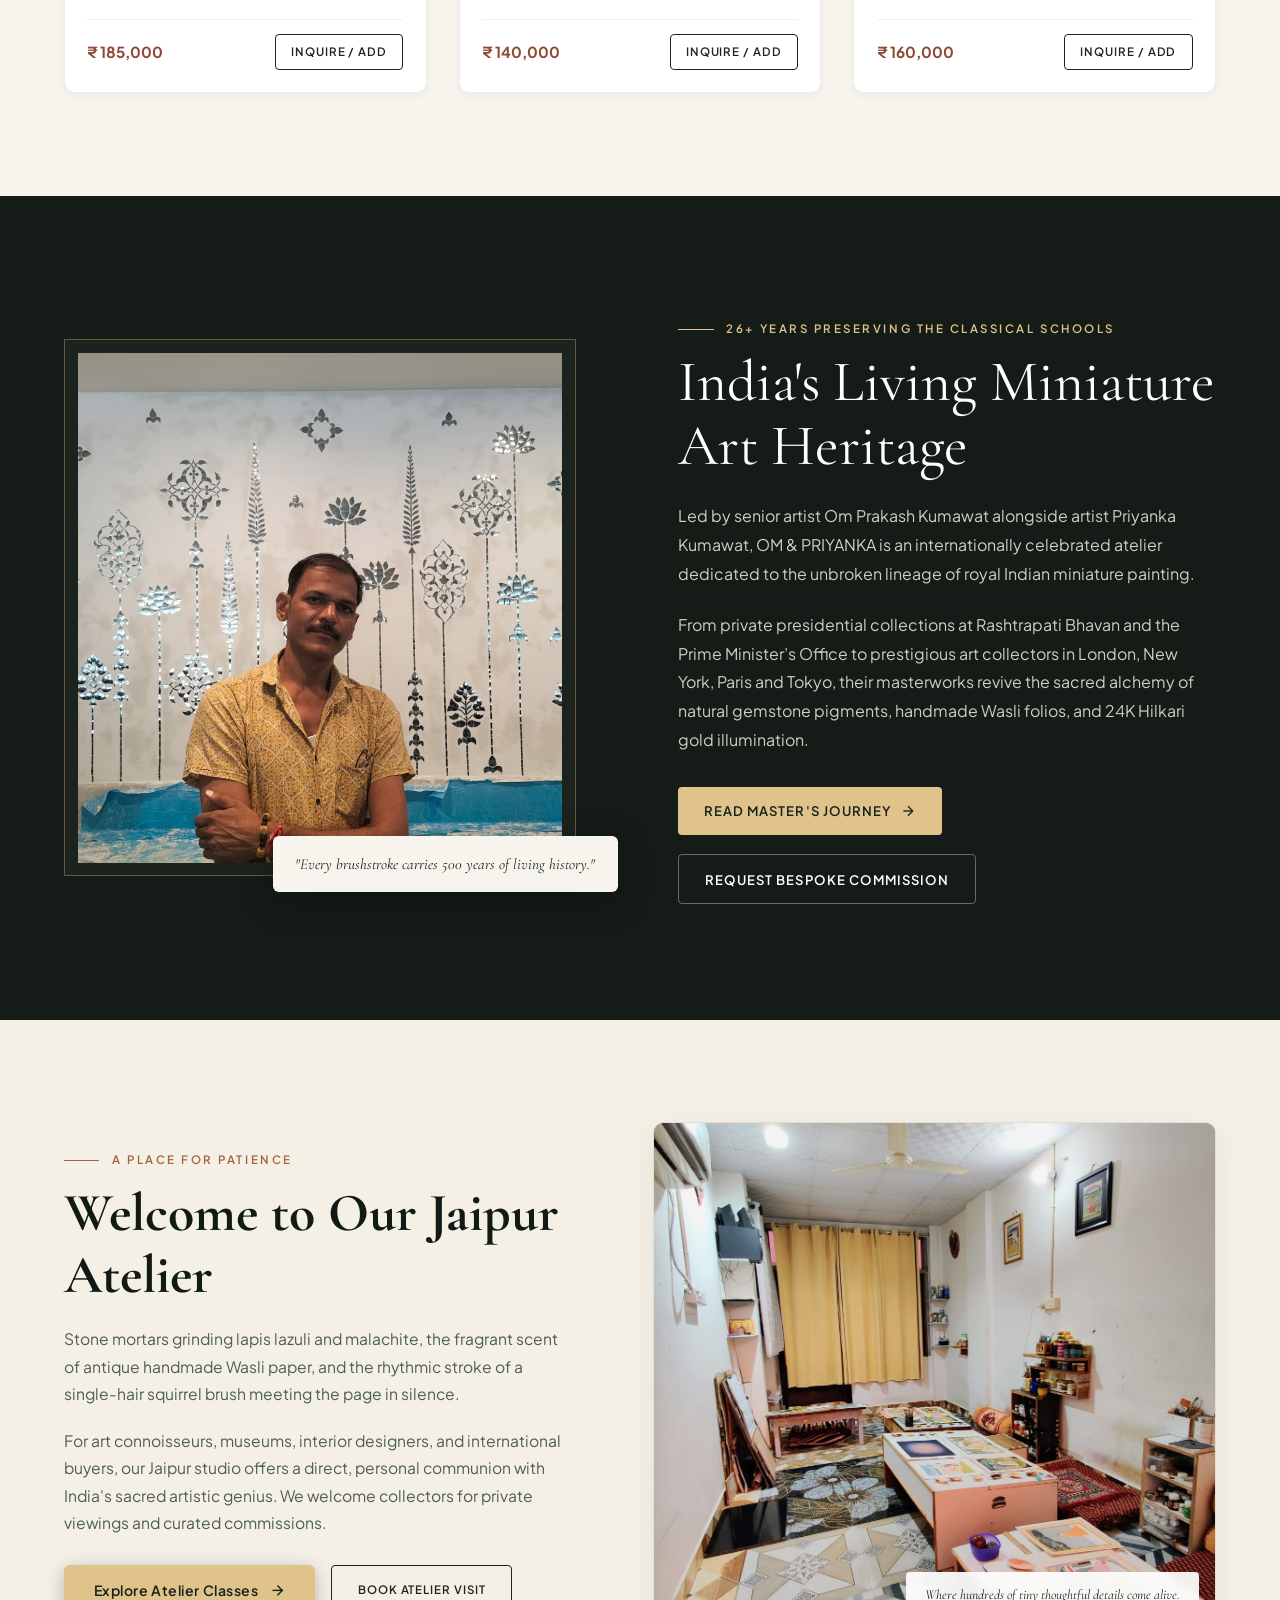
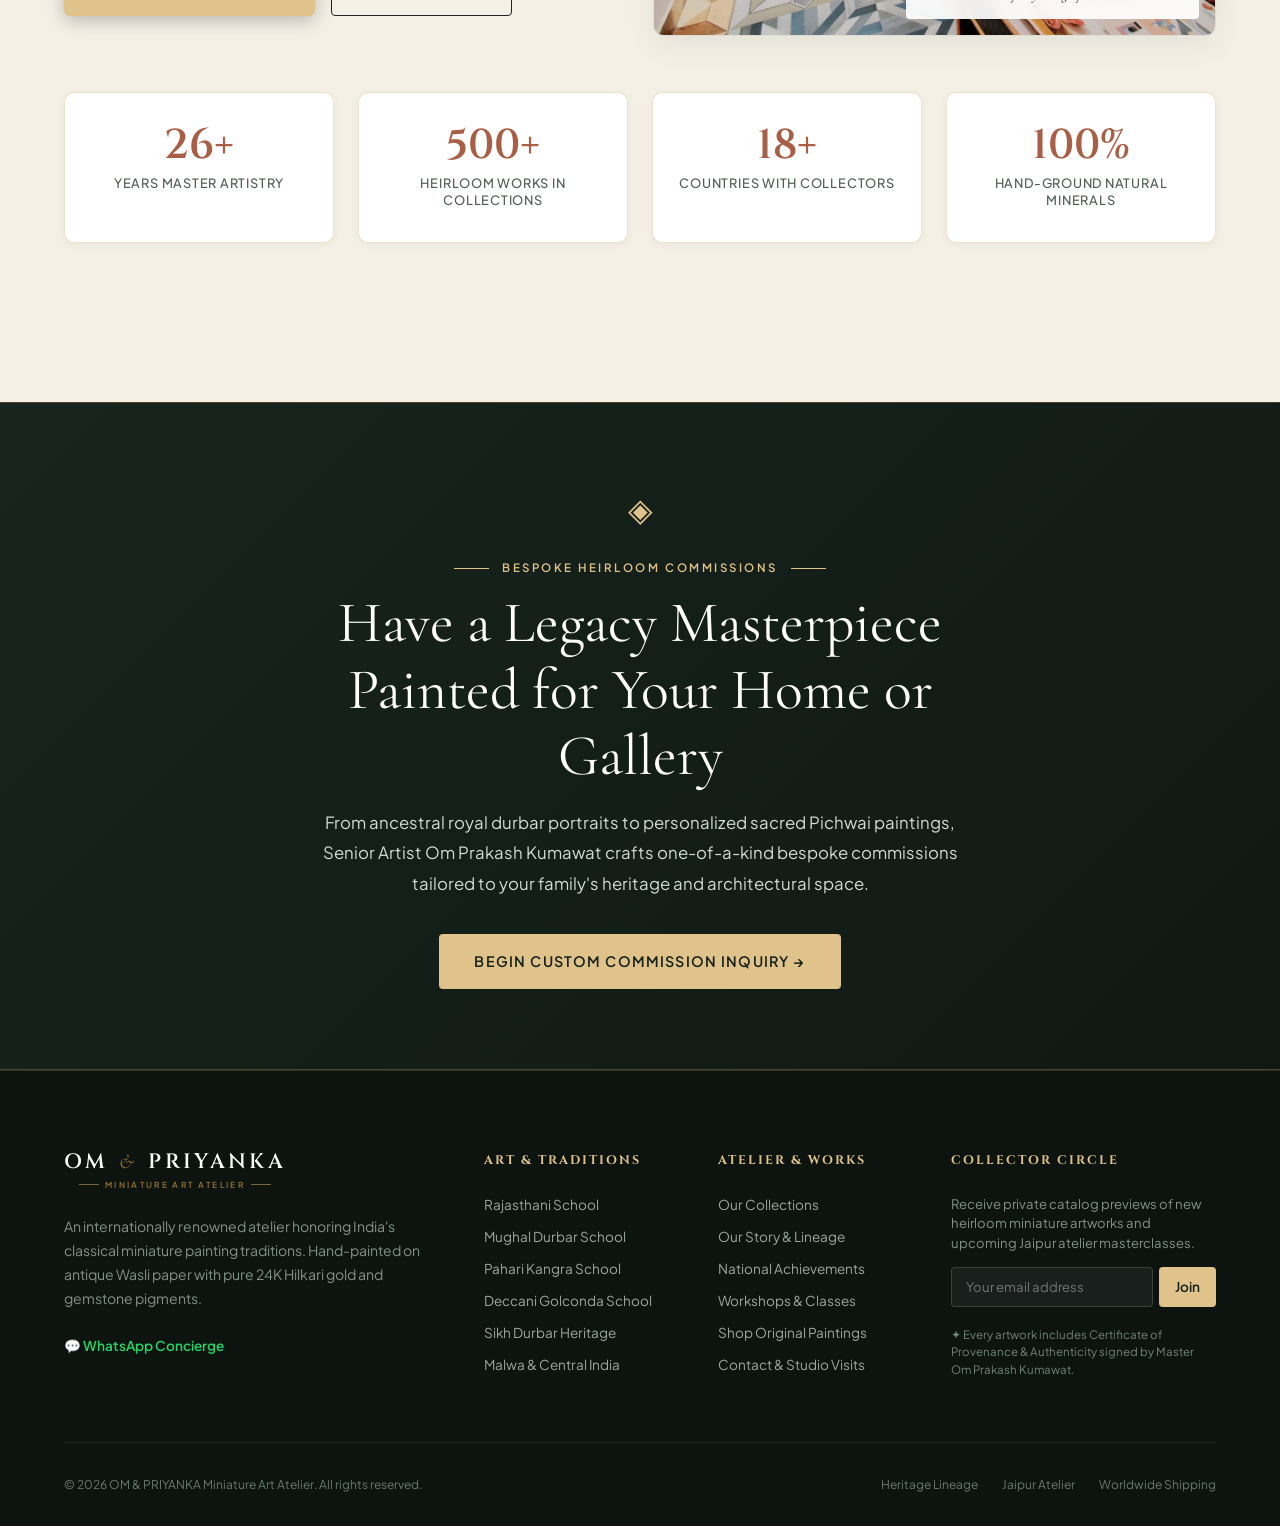
==== commit 7d1d4ea3: "added some new pages" ====
--- a/index.html
+++ b/index.html
@@ -2,1315 +2,1134 @@
 <html lang="en">
 <head>
   <meta charset="UTF-8">
-  <meta name="viewport" content="width=device-width, initial-scale=1">
-  <meta name="theme-color" content="#f5f2e9">
-  <meta name="description" content="Discover Indian miniature paintings by senior artist Om Prakash Kumawat and artist Priyanka Kumawat. Explore India's art heritage for collectors, galleries and international buyers.">
-  <title>OM &amp; PRIYANKA — Indian Miniature Art &amp; Heritage</title>
-  <style>
-    :root {
-      color-scheme: light;
-      --paper: #f5f2e9;
-      --paper-deep: #ebe6d8;
-      --ink: #25352d;
-      --ink-soft: #526057;
-      --rust: #a85f45;
-      --gold: #b89b64;
-      --line: rgba(37, 53, 45, .18);
-      --serif: "Iowan Old Style", "Palatino Linotype", "Book Antiqua", Georgia, serif;
-      --sans: "Avenir Next", Avenir, "Segoe UI", sans-serif;
-      --page-gutter: clamp(1.25rem, 6.5vw, 7rem);
-    }
-
-    *,
-    *::before,
-    *::after {
-      box-sizing: border-box;
-    }
-
-    html {
-      scroll-behavior: smooth;
-      scroll-padding-top: 6rem;
-    }
-
-    body {
-      margin: 0;
-      background: var(--paper);
-      color: var(--ink);
-      font-family: var(--sans);
-      -webkit-font-smoothing: antialiased;
-    }
-
-    body:has(.lightbox[open]) {
-      overflow: hidden;
-    }
-
-    a {
-      color: inherit;
-      text-decoration: none;
-    }
-
-    button {
-      color: inherit;
-      font: inherit;
-    }
-
-    button:focus-visible,
-    a:focus-visible {
-      outline: 2px solid var(--rust);
-      outline-offset: 5px;
-    }
-
-    .announcement {
-      padding: .65rem 1rem;
-      background: var(--ink);
-      color: var(--paper);
-      font-size: .62rem;
-      letter-spacing: .19em;
-      text-align: center;
-      text-transform: uppercase;
-    }
-
-    .site-header {
-      position: sticky;
-      z-index: 10;
-      top: 0;
-      display: flex;
-      min-height: 5.25rem;
-      align-items: center;
-      justify-content: space-between;
-      padding: 0 var(--page-gutter);
-      border-bottom: 1px solid var(--line);
-      background: rgb(245 242 233 / 94%);
-      backdrop-filter: blur(14px);
-    }
-
-    .wordmark {
-      display: inline-flex;
-      align-items: center;
-      gap: .7rem;
-      font-family: var(--serif);
-      font-size: 1.11rem;
-      letter-spacing: .08em;
-      white-space: nowrap;
-    }
-
-    .wordmark-mark {
-      display: grid;
-      width: 2.15rem;
-      height: 2.15rem;
-      place-items: center;
-      border: 1px solid var(--gold);
-      border-radius: 50%;
-      color: var(--rust);
-      font-size: .83rem;
-      font-style: italic;
-      letter-spacing: 0;
-    }
-
-    .wordmark amp {
-      color: var(--rust);
-      font-style: italic;
-    }
-
-    .nav-links {
-      display: flex;
-      align-items: center;
-      gap: clamp(1.25rem, 3vw, 3.1rem);
-    }
-
-    .nav-links a {
-      position: relative;
-      padding: .5rem 0;
-      color: var(--ink-soft);
-      font-size: .68rem;
-      letter-spacing: .14em;
-      text-transform: uppercase;
-      transition: color .25s ease;
-    }
-
-    .nav-links a::after {
-      position: absolute;
-      right: 0;
-      bottom: .18rem;
-      left: 0;
-      height: 1px;
-      background: var(--rust);
-      content: "";
-      transform: scaleX(0);
-      transform-origin: right;
-      transition: transform .3s ease;
-    }
-
-    .nav-links a:hover {
-      color: var(--rust);
-    }
-
-    .nav-links a:hover::after {
-      transform: scaleX(1);
-      transform-origin: left;
-    }
-
-    .menu-toggle {
-      display: none;
-      width: 2.75rem;
-      height: 2.75rem;
-      align-items: center;
-      justify-content: center;
-      border: 1px solid var(--line);
-      border-radius: 50%;
-      background: transparent;
-      cursor: pointer;
-    }
-
-    .menu-toggle svg {
-      width: 1.15rem;
-      height: 1.15rem;
-    }
-
-    .hero {
-      display: grid;
-      min-height: min(47rem, calc(100svh - 7rem));
-      grid-template-columns: 1fr 1fr;
-      align-items: center;
-      gap: clamp(2rem, 6vw, 6.25rem);
-      padding: clamp(3.5rem, 8vw, 7.5rem) var(--page-gutter);
-    }
-
-    .hero-copy {
-      position: relative;
-      z-index: 1;
-      max-width: 35rem;
-      animation: rise-in .9s .1s both;
-    }
-
-    .eyebrow {
-      display: inline-flex;
-      align-items: center;
-      gap: .75rem;
-      color: var(--rust);
-      font-size: .65rem;
-      font-weight: 600;
-      letter-spacing: .2em;
-      text-transform: uppercase;
-    }
-
-    .eyebrow::before {
-      width: 2rem;
-      height: 1px;
-      background: currentColor;
-      content: "";
-    }
-
-    h1,
-    h2,
-    h3,
-    p {
-      margin-top: 0;
-    }
-
-    .hero h1 {
-      max-width: 10ch;
-      margin: 1.45rem 0 1.2rem;
-      font-family: var(--serif);
-      font-size: clamp(3.6rem, 7.2vw, 7.4rem);
-      font-weight: 400;
-      letter-spacing: -.065em;
-      line-height: .95;
-    }
-
-    .hero h1 em {
-      color: var(--rust);
-      font-weight: 400;
-    }
-
-    .hero-description {
-      max-width: 26rem;
-      margin-bottom: 2rem;
-      color: var(--ink-soft);
-      font-family: var(--serif);
-      font-size: clamp(1.05rem, 1.5vw, 1.25rem);
-      line-height: 1.8;
-    }
-
-    .text-link {
-      display: inline-flex;
-      min-height: 3.2rem;
-      align-items: center;
-      gap: 1.5rem;
-      border-bottom: 1px solid var(--ink);
-      font-size: .68rem;
-      font-weight: 600;
-      letter-spacing: .15em;
-      text-transform: uppercase;
-      transition: gap .25s ease, color .25s ease, border-color .25s ease;
-    }
-
-    .text-link:hover {
-      gap: 2rem;
-      border-color: var(--rust);
-      color: var(--rust);
-    }
-
-    .text-link svg {
-      width: 1rem;
-      height: 1rem;
-    }
-
-    .hero-art {
-      position: relative;
-      width: 100%;
-      max-width: 38rem;
-      justify-self: end;
-      animation: image-in 1.1s .18s both;
-    }
-
-    .hero-frame {
-      position: relative;
-      overflow: hidden;
-      aspect-ratio: 1.12 / 1;
-      padding: .8rem;
-      background: #e8dfcb;
-      box-shadow: 0 1.5rem 4.5rem rgb(37 53 45 / 13%);
-      transform: rotate(1.2deg);
-      transition: transform .6s cubic-bezier(.2, .75, .3, 1);
-    }
-
-    .hero-art:hover .hero-frame {
-      transform: rotate(0);
-    }
-
-    .hero-frame img {
-      width: 100%;
-      height: 100%;
-      object-fit: cover;
-      object-position: center 54%;
-    }
-
-    .hero-frame::after {
-      position: absolute;
-      inset: .8rem;
-      border: 1px solid rgb(245 242 233 / 45%);
-      content: "";
-      pointer-events: none;
-    }
-
-    .hero-caption {
-      position: absolute;
-      right: -1.1rem;
-      bottom: 1.1rem;
-      z-index: 1;
-      padding: 1rem 1.25rem;
-      background: var(--paper);
-      box-shadow: 0 .5rem 2rem rgb(37 53 45 / 10%);
-      font-family: var(--serif);
-      font-size: .9rem;
-      font-style: italic;
-    }
-
-    .hero-stamp {
-      position: absolute;
-      top: -1.4rem;
-      right: -.9rem;
-      display: grid;
-      width: 5.5rem;
-      height: 5.5rem;
-      place-items: center;
-      border: 1px solid var(--gold);
-      border-radius: 50%;
-      background: var(--paper);
-      color: var(--rust);
-      font-family: var(--serif);
-      font-size: .76rem;
-      line-height: 1.45;
-      text-align: center;
-      animation: turn 28s linear infinite;
-    }
-
-    .section {
-      padding: clamp(5rem, 10vw, 9rem) var(--page-gutter);
-    }
-
-    .section-heading {
-      display: flex;
-      align-items: end;
-      justify-content: space-between;
-      gap: 2rem;
-      margin-bottom: 3rem;
-    }
-
-    .section-heading h2 {
-      max-width: 13ch;
-      margin: .8rem 0 0;
-      font-family: var(--serif);
-      font-size: clamp(2.8rem, 5.5vw, 5rem);
-      font-weight: 400;
-      letter-spacing: -.055em;
-      line-height: 1;
-    }
-
-    .section-note {
-      max-width: 19rem;
-      margin: 0 0 .35rem;
-      color: var(--ink-soft);
-      font-family: var(--serif);
-      font-size: 1rem;
-      line-height: 1.7;
-    }
-
-    .collection {
-      background: var(--paper-deep);
-    }
-
-    .filter-list {
-      display: flex;
-      flex-wrap: wrap;
-      gap: .55rem;
-      margin: 0 0 2.5rem;
-      padding: 0;
-      list-style: none;
-    }
-
-    .filter-button {
-      padding: .7rem 1.15rem;
-      border: 1px solid var(--line);
-      border-radius: 99px;
-      background: transparent;
-      color: var(--ink-soft);
-      cursor: pointer;
-      font-size: .62rem;
-      letter-spacing: .11em;
-      text-transform: uppercase;
-      transition: background .25s ease, border-color .25s ease, color .25s ease, transform .25s ease;
-    }
-
-    .filter-button:hover {
-      transform: translateY(-2px);
-    }
-
-    .filter-button[aria-pressed="true"],
-    .filter-button:hover {
-      border-color: var(--ink);
-      background: var(--ink);
-      color: var(--paper);
-    }
-
-    .gallery {
-      display: grid;
-      grid-template-columns: repeat(12, minmax(0, 1fr));
-      gap: clamp(1.2rem, 3vw, 2.7rem);
-      align-items: start;
-    }
-
-    .artwork {
-      grid-column: span 4;
-      min-width: 0;
-      transition: opacity .3s ease, transform .35s ease;
-    }
-
-    .artwork:nth-child(3n + 2) {
-      margin-top: 3.4rem;
-    }
-
-    .artwork:nth-child(3n) {
-      margin-top: 1.6rem;
-    }
-
-    .artwork[hidden] {
-      display: none;
-    }
-
-    .artwork-image {
-      position: relative;
-      overflow: hidden;
-      width: 100%;
-      padding: 0;
-      border: 0;
-      background: #ded7c9;
-      cursor: zoom-in;
-      text-align: left;
-    }
-
-    .artwork-image img {
-      display: block;
-      width: 100%;
-      aspect-ratio: 4 / 4.8;
-      object-fit: cover;
-      transition: transform .8s cubic-bezier(.2, .75, .3, 1), filter .5s ease;
-    }
-
-    .artwork:nth-child(2) .artwork-image img {
-      object-position: 51% center;
-    }
-
-    .artwork:nth-child(3) .artwork-image img {
-      aspect-ratio: 4 / 4.25;
-    }
-
-    .artwork-image::after {
-      position: absolute;
-      inset: 0;
-      background: linear-gradient(transparent 68%, rgb(20 28 23 / 28%));
-      content: "";
-      opacity: 0;
-      transition: opacity .35s ease;
-    }
-
-    .artwork-image:hover img {
-      filter: saturate(1.08);
-      transform: scale(1.045);
-    }
-
-    .artwork-image:hover::after {
-      opacity: 1;
-    }
-
-    .artwork-image:focus-visible {
-      outline-offset: 4px;
-    }
-
-    .zoom-hint {
-      position: absolute;
-      right: 1rem;
-      bottom: 1rem;
-      z-index: 1;
-      color: white;
-      font-size: .62rem;
-      letter-spacing: .12em;
-      opacity: 0;
-      text-transform: uppercase;
-      transition: opacity .35s ease;
-    }
-
-    .artwork-image:hover .zoom-hint,
-    .artwork-image:focus-visible .zoom-hint {
-      opacity: 1;
-    }
-
-    .artwork-caption {
-      display: flex;
-      align-items: start;
-      justify-content: space-between;
-      gap: 1rem;
-      padding: 1rem .1rem 0;
-    }
-
-    .artwork-caption h3 {
-      margin-bottom: .35rem;
-      font-family: var(--serif);
-      font-size: 1.2rem;
-      font-weight: 400;
-    }
-
-    .artwork-caption p,
-    .artwork-index {
-      margin: 0;
-      color: var(--ink-soft);
-      font-size: .62rem;
-      letter-spacing: .13em;
-      text-transform: uppercase;
-    }
-
-    .artwork-index {
-      padding-top: .25rem;
-      color: var(--rust);
-    }
-
-    .interlude {
-      display: grid;
-      min-height: 25rem;
-      grid-template-columns: 1fr 1fr;
-      align-items: center;
-      gap: clamp(2.5rem, 8vw, 8rem);
-      padding: clamp(4rem, 8vw, 7rem) var(--page-gutter);
-      background: var(--ink);
-      color: var(--paper);
-    }
-
-    .interlude-image {
-      position: relative;
-      max-width: 33rem;
-      justify-self: center;
-    }
-
-    .interlude-image::before {
-      position: absolute;
-      inset: -1rem 1rem 1rem -1rem;
-      border: 1px solid rgb(184 155 100 / 65%);
-      content: "";
-    }
-
-    .interlude-image img {
-      position: relative;
-      display: block;
-      width: 100%;
-      max-height: 29rem;
-      aspect-ratio: 1 / 1.05;
-      object-fit: cover;
-    }
-
-    .interlude-copy {
-      max-width: 34rem;
-    }
-
-    .interlude-copy .eyebrow {
-      color: #d5bd8f;
-    }
-
-    .interlude-copy h2 {
-      margin: 1.2rem 0;
-      font-family: var(--serif);
-      font-size: clamp(2.7rem, 5vw, 5rem);
-      font-weight: 400;
-      letter-spacing: -.055em;
-      line-height: 1;
-    }
-
-    .interlude-copy p {
-      max-width: 29rem;
-      margin-bottom: 1.2rem;
-      color: rgb(245 242 233 / 75%);
-      font-family: var(--serif);
-      font-size: 1.08rem;
-      line-height: 1.85;
-    }
-
-    .interlude-copy .text-link {
-      margin-top: .5rem;
-      border-color: rgb(245 242 233 / 60%);
-    }
-
-    .interlude-copy .text-link:hover {
-      border-color: #d5bd8f;
-      color: #d5bd8f;
-    }
-
-    .studio {
-      display: grid;
-      grid-template-columns: .9fr 1.1fr;
-      align-items: center;
-      gap: clamp(2.5rem, 8vw, 8rem);
-      background: #eeeadf;
-    }
-
-    .studio-copy {
-      max-width: 31rem;
-    }
-
-    .studio-copy h2 {
-      margin: 1rem 0 1.35rem;
-      font-family: var(--serif);
-      font-size: clamp(2.8rem, 5.2vw, 5rem);
-      font-weight: 400;
-      letter-spacing: -.06em;
-      line-height: 1;
-    }
-
-    .studio-copy p {
-      color: var(--ink-soft);
-      font-family: var(--serif);
-      font-size: 1.08rem;
-      line-height: 1.85;
-    }
-
-    .studio-photo {
-      position: relative;
-      justify-self: stretch;
-    }
-
-    .studio-photo img {
-      display: block;
-      width: 100%;
-      max-height: 32rem;
-      aspect-ratio: 1.25 / 1;
-      object-fit: cover;
-    }
-
-    .studio-photo figcaption {
-      position: absolute;
-      right: -1rem;
-      bottom: -1rem;
-      padding: .85rem 1.2rem;
-      background: var(--paper);
-      font-family: var(--serif);
-      font-size: .85rem;
-      font-style: italic;
-    }
-
-    .closing {
-      padding: clamp(5rem, 10vw, 9rem) var(--page-gutter);
-      text-align: center;
-    }
-
-    .closing-mark {
-      display: grid;
-      width: 3.5rem;
-      height: 3.5rem;
-      margin: 0 auto 1.8rem;
-      place-items: center;
-      border: 1px solid var(--gold);
-      border-radius: 50%;
-      color: var(--rust);
-      font-family: var(--serif);
-      font-size: 1.35rem;
-      font-style: italic;
-    }
-
-    .closing h2 {
-      margin: .9rem 0 1rem;
-      font-family: var(--serif);
-      font-size: clamp(2.7rem, 6vw, 5.5rem);
-      font-weight: 400;
-      letter-spacing: -.055em;
-      line-height: 1;
-    }
-
-    .closing > p:last-of-type {
-      max-width: 32rem;
-      margin: 0 auto 1.5rem;
-      color: var(--ink-soft);
-      font-family: var(--serif);
-      font-size: 1.05rem;
-      line-height: 1.8;
-    }
-
-    .site-footer {
-      display: flex;
-      align-items: center;
-      justify-content: space-between;
-      gap: 1.5rem;
-      padding: 1.6rem var(--page-gutter);
-      border-top: 1px solid var(--line);
-      color: var(--ink-soft);
-      font-size: .63rem;
-      letter-spacing: .13em;
-      text-transform: uppercase;
-    }
-
-    .site-footer p {
-      margin: 0;
-    }
-
-    .footer-brand {
-      color: var(--ink);
-      font-family: var(--serif);
-      font-size: .93rem;
-      letter-spacing: .08em;
-    }
-
-    .lightbox {
-      width: min(92vw, 70rem);
-      max-width: none;
-      max-height: 92svh;
-      padding: 0;
-      overflow: visible;
-      border: 1px solid rgb(245 242 233 / 25%);
-      background: #171e19;
-      color: white;
-    }
-
-    .lightbox::backdrop {
-      background: rgb(18 24 20 / 88%);
-      backdrop-filter: blur(8px);
-    }
-
-    .lightbox-inner {
-      position: relative;
-      display: grid;
-      min-height: 12rem;
-      place-items: center;
-    }
-
-    .lightbox img {
-      display: block;
-      max-width: 100%;
-      max-height: 82svh;
-      object-fit: contain;
-    }
-
-    .lightbox-close {
-      position: absolute;
-      top: .8rem;
-      right: .8rem;
-      display: grid;
-      width: 2.65rem;
-      height: 2.65rem;
-      place-items: center;
-      border: 1px solid rgb(255 255 255 / 55%);
-      border-radius: 50%;
-      background: rgb(18 24 20 / 68%);
-      color: white;
-      cursor: pointer;
-      font-size: 1.3rem;
-      line-height: 1;
-      transition: background .2s ease, transform .2s ease;
-    }
-
-    .lightbox-close:hover {
-      background: var(--rust);
-      transform: rotate(90deg);
-    }
-
-    .reveal {
-      opacity: 0;
-      transform: translateY(24px);
-      transition: opacity .7s ease, transform .7s cubic-bezier(.2, .75, .3, 1);
-    }
-
-    .reveal.is-visible {
-      opacity: 1;
-      transform: translateY(0);
-    }
-
-    @keyframes rise-in {
-      from { opacity: 0; transform: translateY(1.3rem); }
-      to { opacity: 1; transform: translateY(0); }
-    }
-
-    @keyframes image-in {
-      from { opacity: 0; transform: translateY(1.2rem) scale(.98); }
-      to { opacity: 1; transform: translateY(0) scale(1); }
-    }
-
-    @keyframes turn {
-      to { transform: rotate(360deg); }
-    }
-
-    @media (min-width: 1500px) {
-      :root {
-        --page-gutter: max(7rem, calc((100vw - 1320px) / 2));
-      }
-    }
-
-    @media (max-width: 800px) {
-      .hero {
-        min-height: auto;
-        gap: 2.5rem;
-      }
-
-      .hero h1 {
-        font-size: clamp(3.5rem, 9vw, 5.7rem);
-      }
-
-      .hero-caption {
-        right: -.6rem;
-      }
-
-      .artwork {
-        grid-column: span 6;
-      }
-
-      .artwork:nth-child(3n + 2),
-      .artwork:nth-child(3n) {
-        margin-top: 0;
-      }
-
-      .artwork:nth-child(even) {
-        margin-top: 2.5rem;
-      }
-
-      .interlude,
-      .studio {
-        gap: 3rem;
-      }
-    }
-
-    @media (max-width: 600px) {
-      .announcement {
-        font-size: .54rem;
-        letter-spacing: .12em;
-      }
-
-      .site-header {
-        min-height: 4.5rem;
-      }
-
-      .wordmark {
-        gap: .5rem;
-        font-size: .99rem;
-      }
-
-      .wordmark-mark {
-        width: 1.9rem;
-        height: 1.9rem;
-      }
-
-      .menu-toggle {
-        display: flex;
-      }
-
-      .nav-links {
-        position: absolute;
-        top: calc(100% - 1px);
-        right: 0;
-        left: 0;
-        display: flex;
-        align-items: stretch;
-        flex-direction: column;
-        gap: 0;
-        padding: 0 var(--page-gutter);
-        overflow: hidden;
-        border-bottom: 1px solid transparent;
-        background: var(--paper);
-        opacity: 0;
-        pointer-events: none;
-        transform: translateY(-.5rem);
-        transition: opacity .25s ease, transform .25s ease, border-color .25s ease;
-      }
-
-      .nav-links.is-open {
-        padding-top: .5rem;
-        padding-bottom: .75rem;
-        border-color: var(--line);
-        opacity: 1;
-        pointer-events: auto;
-        transform: translateY(0);
-      }
-
-      .nav-links a {
-        padding: 1rem 0;
-        border-top: 1px solid var(--line);
-      }
-
-      .nav-links a::after {
-        display: none;
-      }
-
-      .hero {
-        grid-template-columns: 1fr;
-        gap: 2.6rem;
-        padding-top: 4rem;
-        padding-bottom: 4rem;
-      }
-
-      .hero-copy {
-        max-width: 31rem;
-      }
-
-      .hero h1 {
-        max-width: 9ch;
-        font-size: clamp(4rem, 15vw, 6.2rem);
-      }
-
-      .hero-art {
-        width: calc(100% - .5rem);
-        max-width: 32rem;
-        margin-right: .3rem;
-      }
-
-      .hero-frame {
-        aspect-ratio: 1.08 / 1;
-        padding: .55rem;
-      }
-
-      .hero-frame::after {
-        inset: .55rem;
-      }
-
-      .hero-caption {
-        right: -.3rem;
-        bottom: .5rem;
-        padding: .8rem .95rem;
-        font-size: .78rem;
-      }
-
-      .hero-stamp {
-        top: -1.2rem;
-        right: -.55rem;
-        width: 4.7rem;
-        height: 4.7rem;
-        font-size: .68rem;
-      }
-
-      .section-heading {
-        align-items: start;
-        flex-direction: column;
-        gap: 1rem;
-        margin-bottom: 2rem;
-      }
-
-      .section-heading h2 {
-        font-size: clamp(3rem, 12vw, 4rem);
-      }
-
-      .section-note {
-        max-width: 23rem;
-      }
-
-      .section {
-        padding-top: 4.5rem;
-        padding-bottom: 4.5rem;
-      }
-
-      .filter-list {
-        gap: .4rem;
-        margin-bottom: 1.7rem;
-      }
-
-      .filter-button {
-        padding: .62rem .85rem;
-        font-size: .56rem;
-      }
-
-      .gallery {
-        gap: 1.8rem .85rem;
-      }
-
-      .artwork {
-        grid-column: span 6;
-      }
-
-      .artwork:nth-child(even) {
-        margin-top: 1.5rem;
-      }
-
-      .artwork-image img {
-        aspect-ratio: 4 / 5;
-      }
-
-      .artwork-caption {
-        gap: .4rem;
-        padding-top: .7rem;
-      }
-
-      .artwork-caption h3 {
-        font-size: 1rem;
-      }
-
-      .artwork-caption p,
-      .artwork-index {
-        font-size: .53rem;
-        letter-spacing: .08em;
-      }
-
-      .interlude,
-      .studio {
-        grid-template-columns: 1fr;
-        gap: 2.5rem;
-      }
-
-      .interlude {
-        padding-top: 4.5rem;
-        padding-bottom: 4.5rem;
-      }
-
-      .interlude-image {
-        width: calc(100% - 1rem);
-      }
-
-      .interlude-image img {
-        max-height: 25rem;
-      }
-
-      .interlude-copy h2,
-      .studio-copy h2 {
-        font-size: clamp(3rem, 12vw, 4.2rem);
-      }
-
-      .studio-photo figcaption {
-        right: -.45rem;
-        bottom: -.65rem;
-      }
-
-      .closing {
-        padding-top: 5rem;
-        padding-bottom: 5rem;
-      }
-
-      .site-footer {
-        align-items: flex-start;
-        flex-direction: column;
-        gap: .7rem;
-      }
-    }
-
-    @media (prefers-reduced-motion: reduce) {
-      *,
-      *::before,
-      *::after {
-        scroll-behavior: auto !important;
-        animation-duration: .01ms !important;
-        animation-iteration-count: 1 !important;
-        transition-duration: .01ms !important;
-      }
-
-      .reveal {
-        opacity: 1;
-        transform: none;
-      }
-    }
-  </style>
+  <meta name="viewport" content="width=device-width, initial-scale=1.0">
+  <meta name="theme-color" content="#151c17">
+  <title>OM &amp; PRIYANKA — Royal Indian Miniature Art Atelier | Master Om Prakash Kumawat</title>
+  <meta name="description" content="Discover exquisite Indian miniature paintings by Senior Artist Om Prakash Kumawat and Artist Priyanka Kumawat. Preserving Mughal, Rajasthani, Pahari & Deccani royal schools on antique Wasli paper with 24K pure gold.">
+  
+  <!-- Preconnect & Google Fonts -->
+  <link rel="preconnect" href="https://fonts.googleapis.com">
+  <link rel="preconnect" href="https://fonts.gstatic.com" crossorigin>
+  <link href="https://fonts.googleapis.com/css2?family=Cinzel:wght@400;500;600;700&family=Cormorant+Garamond:ital,wght@0,300;0,400;0,500;0,600;1,300;1,400;1,600&family=Plus+Jakarta+Sans:wght@300;400;500;600;700&display=swap" rel="stylesheet">
+  
+  <!-- Master Stylesheet -->
+  <link rel="stylesheet" href="navbar.css">
 </head>
 <body>
-  <div class="announcement">Hand-painted with patience, made to be treasured</div>
-
-  <header class="site-header">
-    <a class="wordmark" href="index.html" aria-label="OM and Priyanka home">
-      <span class="wordmark-mark" aria-hidden="true">O</span>
-      <span>OM <amp>&amp;</amp> PRIYANKA</span>
-    </a>
-    <button class="menu-toggle" type="button" aria-label="Open navigation" aria-expanded="false" aria-controls="primary-navigation">
-      <svg viewBox="0 0 24 24" fill="none" stroke="currentColor" stroke-width="1.5" aria-hidden="true">
-        <path d="M4 8h16M4 16h16"></path>
-      </svg>
-    </button>
-    <nav class="nav-links" id="primary-navigation" aria-label="Main navigation">
-      <a href="#collection">The collection</a>
-      <a href="story.html">Our story</a>
-      <a href="#studio">The studio</a>
-    </nav>
-  </header>
-
-  <main>
-    <section class="hero" id="home" aria-labelledby="hero-title">
-      <div class="hero-copy">
-        <span class="eyebrow">The art of looking closer</span>
-        <h1 id="hero-title">A world in the <em>tiniest</em> details.</h1>
-        <p class="hero-description">Discover the living heritage of Indian miniature painting, brought to life by senior artist Om Prakash Kumawat and artist Priyanka Kumawat.</p>
-        <a class="text-link" href="#collection">
-          Discover the collection
-          <svg viewBox="0 0 24 24" fill="none" stroke="currentColor" stroke-width="1.5" aria-hidden="true">
-            <path d="M4 12h15m-6-6 6 6-6 6"></path>
+
+  <!-- =========================================================================
+       1. TOP CURATOR ANNOUNCEMENT BAR (Exact Reference: Dark bar with star bullets)
+       ========================================================================= -->
+  <div class="top-curator-bar" role="region" aria-label="Announcement">
+    <div class="top-bar-inner">
+      <div class="top-bar-left">
+        <span>Timeless Art</span>
+        <span class="star-bullet">✦</span>
+        <span>Rooted in Tradition</span>
+        <span class="star-bullet">✦</span>
+        <span>Crafted for Generations</span>
+      </div>
+      <div class="top-bar-right">
+        <span class="top-bar-shipping">
+          <svg viewBox="0 0 24 24" fill="none" stroke="currentColor" stroke-width="1.8" aria-hidden="true">
+            <rect x="1" y="3" width="15" height="13" rx="1"></rect>
+            <polygon points="16 8 20 8 23 11 23 16 16 16 16 8"></polygon>
+            <circle cx="5.5" cy="18.5" r="2.5"></circle>
+            <circle cx="18.5" cy="18.5" r="2.5"></circle>
           </svg>
-        </a>
-      </div>
-      <div class="hero-art">
-        <div class="hero-frame">
-          <img src="images/image7.jpeg" alt="A richly detailed miniature painting of an Indian royal court and palace" fetchpriority="high">
-        </div>
-        <span class="hero-caption">Every detail has a story.</span>
-        <span class="hero-stamp" aria-label="Made slowly, by hand">MADE SLOWLY<br>BY HAND<br>✳</span>
-      </div>
-    </section>
-
-    <section class="section collection" id="collection" aria-labelledby="collection-title">
-      <div class="section-heading reveal">
-        <div>
-          <span class="eyebrow">A little world of its own</span>
-          <h2 id="collection-title">The collection</h2>
-        </div>
-        <p class="section-note">Each painting begins with a story and ends with hundreds of tiny, thoughtful details.</p>
-      </div>
-
-      <ul class="filter-list" aria-label="Filter artworks">
-        <li><button class="filter-button" type="button" data-filter="all" aria-pressed="true">All works</button></li>
-        <li><button class="filter-button" type="button" data-filter="painting" aria-pressed="false">Miniature art</button></li>
-        <li><button class="filter-button" type="button" data-filter="process" aria-pressed="false">In the making</button></li>
-        <li><button class="filter-button" type="button" data-filter="studio" aria-pressed="false">Studio</button></li>
-      </ul>
-
-      <div class="gallery">
-        <article class="artwork reveal" data-category="painting">
-          <button class="artwork-image" type="button" data-full-image="images/image4.jpeg" data-image-alt="A hand-painted miniature scene with figures gathered in an ornate palace" aria-label="View Palace stories painting">
-            <img src="images/image4.jpeg" alt="A hand-painted miniature scene with figures gathered in an ornate palace" loading="lazy">
-            <span class="zoom-hint">View artwork</span>
-          </button>
-          <div class="artwork-caption">
-            <div><h3>Palace stories</h3><p>Miniature painting</p></div>
-            <span class="artwork-index">01</span>
-          </div>
-        </article>
-
-        <article class="artwork reveal" data-category="process">
-          <button class="artwork-image" type="button" data-full-image="images/image2.jpeg" data-image-alt="A miniature painter carefully studying a richly detailed painting at work" aria-label="View A closer look painting process">
-            <img src="images/image2.jpeg" alt="A miniature painter carefully studying a richly detailed painting at work" loading="lazy">
-            <span class="zoom-hint">View artwork</span>
-          </button>
-          <div class="artwork-caption">
-            <div><h3>A closer look</h3><p>Behind the brush</p></div>
-            <span class="artwork-index">02</span>
-          </div>
-        </article>
-
-        <article class="artwork reveal" data-category="painting">
-          <button class="artwork-image" type="button" data-full-image="images/image5.jpeg" data-image-alt="A collection of colourful miniature paintings and handmade natural pigment palettes" aria-label="View Colour, gathered painting">
-            <img src="images/image5.jpeg" alt="A collection of colourful miniature paintings and handmade natural pigment palettes" loading="lazy">
-            <span class="zoom-hint">View artwork</span>
-          </button>
-          <div class="artwork-caption">
-            <div><h3>Colour, gathered</h3><p>Studies in pigment</p></div>
-            <span class="artwork-index">03</span>
-          </div>
-        </article>
-
-        <article class="artwork reveal" data-category="painting">
-          <button class="artwork-image" type="button" data-full-image="images/image7.jpeg" data-image-alt="A vibrant miniature painting of a royal court with a palace, hillside and gathering" aria-label="View The royal gathering painting">
-            <img src="images/image7.jpeg" alt="A vibrant miniature painting of a royal court with a palace, hillside and gathering" loading="lazy">
-            <span class="zoom-hint">View artwork</span>
-          </button>
-          <div class="artwork-caption">
-            <div><h3>The royal gathering</h3><p>Miniature painting</p></div>
-            <span class="artwork-index">04</span>
-          </div>
-        </article>
-
-        <article class="artwork reveal" data-category="studio">
-          <button class="artwork-image" type="button" data-full-image="images/image1.jpeg" data-image-alt="The artists' sunlit studio, filled with paintings and the tools of their craft" aria-label="View Inside the studio">
-            <img src="images/image1.jpeg" alt="The artists' sunlit studio, filled with paintings and the tools of their craft" loading="lazy">
-            <span class="zoom-hint">View artwork</span>
-          </button>
-          <div class="artwork-caption">
-            <div><h3>Inside the studio</h3><p>Where stories begin</p></div>
-            <span class="artwork-index">05</span>
-          </div>
-        </article>
-
-        <article class="artwork reveal" data-category="process">
-          <button class="artwork-image" type="button" data-full-image="images/image6.jpeg" data-image-alt="A hand-painted miniature artwork depicting a colourful Indian scene" aria-label="View Work in progress painting">
-            <img src="images/image6.jpeg" alt="A hand-painted miniature artwork depicting a colourful Indian scene" loading="lazy">
-            <span class="zoom-hint">View artwork</span>
-          </button>
-          <div class="artwork-caption">
-            <div><h3>Work in progress</h3><p>From the artist's table</p></div>
-            <span class="artwork-index">06</span>
-          </div>
-        </article>
-      </div>
-    </section>
-
-    <section class="interlude" id="story" aria-labelledby="story-title">
-      <figure class="interlude-image reveal">
-        <img src="images/image3.jpeg" alt="Artist OM standing beside a hand-painted decorative mural in the studio" loading="lazy">
-      </figure>
-      <div class="interlude-copy reveal">
-        <span class="eyebrow">India's art heritage, carried forward</span>
-        <h2 id="story-title">A tradition in every tiny detail.</h2>
-        <p>Indian miniature painting is a heritage of intricate storytelling, luminous colour and remarkable detail. Each carefully painted line brings its history and artistry into the present.</p>
-        <p>OM &amp; PRIYANKA is led by senior artist Om Prakash Kumawat, alongside artist Priyanka Kumawat. Together, they honour this enduring tradition through thoughtful, hand-painted art.</p>
-        <div style="display: flex; gap: 1.5rem; flex-wrap: wrap; margin-top: 1rem;">
-          <a class="text-link" href="story.html">
-            The Master's Journey &amp; Lineage
-            <svg viewBox="0 0 24 24" fill="none" stroke="currentColor" stroke-width="1.5" aria-hidden="true">
-              <path d="M4 12h15m-6-6 6 6-6 6"></path>
+          Worldwide Shipping
+        </span>
+        <span class="top-bar-separator">|</span>
+        <a href="story.html">Our Story</a>
+        <a href="contact.html">Contact</a>
+        <span class="top-bar-separator">|</span>
+        <div class="currency-lang-wrap">
+          <label for="currency-selector" class="visually-hidden" style="display:none;">Currency</label>
+          <select id="currency-selector" class="currency-dropdown-select" aria-label="Select currency">
+            <option value="INR" selected>INR (₹)</option>
+            <option value="USD">USD ($)</option>
+            <option value="EUR">EUR (€)</option>
+            <option value="GBP">GBP (£)</option>
+          </select>
+        </div>
+      </div>
+    </div>
+  </div>
+
+  <!-- =========================================================================
+       2. STICKY HEADER & NAVBAR (Exact Reference Logo, Nav Links & Icons)
+       ========================================================================= -->
+  <header class="site-header" id="master-header">
+    <div class="site-header-inner">
+      <!-- Royal Intertwined OP Monogram Logo -->
+      <a href="index.html" class="site-brand" aria-label="OM & PRIYANKA Home">
+        <div class="brand-emblem-wrap">
+          <svg class="brand-emblem-svg" viewBox="0 0 100 100" fill="none" xmlns="http://www.w3.org/2000/svg" aria-hidden="true">
+            <!-- Outer delicate rings -->
+            <circle cx="50" cy="50" r="46" stroke="#c5a059" stroke-width="1.2" stroke-opacity="0.45" stroke-dasharray="2 2" />
+            <circle cx="50" cy="50" r="42" stroke="#c5a059" stroke-width="0.8" stroke-opacity="0.75" />
+            <!-- Starbursts -->
+            <path d="M50 4 Q50 8 48 9 Q50 10 50 14 Q50 10 52 9 Q50 8 50 4Z" fill="#c5a059" />
+            <path d="M50 86 Q50 90 48 91 Q50 92 50 96 Q50 92 52 91 Q50 90 50 86Z" fill="#c5a059" />
+            <path d="M14 45 Q17 48 18 50 Q17 52 14 55 Q16 52 18 50 Q16 48 14 45Z" fill="#c5a059" />
+            <path d="M86 45 Q83 48 82 50 Q83 52 86 55 Q84 52 82 50 Q84 48 86 45Z" fill="#c5a059" />
+            <!-- Ornate OP Monogram -->
+            <path d="M48 20 C32 20 23 32 23 50 C23 68 32 80 48 80 C64 80 73 68 73 50 C73 32 64 20 48 20 Z M48 24.5 C60.5 24.5 67 34.5 67 50 C67 65.5 60.5 75.5 48 75.5 C35.5 75.5 29 65.5 29 50 C29 34.5 35.5 24.5 48 24.5 Z" fill="#b89b64" />
+            <path d="M38 28 H58 C68 28 74 34 74 43 C74 52 67 58 57 58 H46 V72 H49 C50.5 72 52 73 52 74.5 C52 76 50.5 77 49 77 H35 C33.5 77 32 76 32 74.5 C32 73 33.5 72 35 72 H38 V33 H35 C33.5 33 32 32 32 30.5 C32 29 33.5 28 35 28 Z M46 33 V53 H56 C63 53 67.5 49 67.5 43 C67.5 37 63 33 56 33 Z" fill="#8f723c" />
+          </svg>
+        </div>
+        <div class="brand-title-wrap">
+          <span class="brand-name">OM <span class="amp">&amp;</span> PRIYANKA</span>
+          <span class="brand-subline">MINIATURE ART</span>
+        </div>
+      </a>
+
+      <!-- Primary Navigation Links (All 8 Core Sections) -->
+      <nav class="primary-nav" aria-label="Main atelier navigation">
+        <!-- 1. Home (Active with gold underline) -->
+        <li class="nav-item is-current-page">
+          <a href="index.html" class="nav-link active">Home</a>
+        </li>
+
+        <!-- 2. Art & Traditions (Exact dropdown from reference Image 1) -->
+        <li class="nav-item has-dropdown">
+          <a href="art-traditions.html" class="nav-link">
+            Art &amp; Traditions
+            <svg class="nav-chevron-icon" viewBox="0 0 24 24" fill="none" stroke="currentColor" aria-hidden="true">
+              <polyline points="6 9 12 15 18 9"></polyline>
             </svg>
           </a>
-          <a class="text-link" href="#studio">
-            Meet the makers
-            <svg viewBox="0 0 24 24" fill="none" stroke="currentColor" stroke-width="1.5" aria-hidden="true">
-              <path d="M4 12h15m-6-6 6 6-6 6"></path>
+          <!-- Popover matching reference image 1 exactly -->
+          <div class="dropdown-popover art-forms-dropdown">
+            <div class="dropdown-caret"></div>
+            <div class="dropdown-content-grid">
+              <!-- Left: Classical Schools -->
+              <div class="dropdown-schools-list">
+                <a href="art-traditions.html#rajasthani" class="dropdown-school-link active" data-school="rajasthani">
+                  <span>Rajasthani</span>
+                  <svg class="item-arrow" viewBox="0 0 24 24" aria-hidden="true"><polyline points="9 18 15 12 9 6"></polyline></svg>
+                </a>
+                <a href="art-traditions.html#mughal" class="dropdown-school-link" data-school="mughal">
+                  <span>Mughal</span>
+                  <svg class="item-arrow" viewBox="0 0 24 24" aria-hidden="true"><polyline points="9 18 15 12 9 6"></polyline></svg>
+                </a>
+                <a href="art-traditions.html#pahari" class="dropdown-school-link" data-school="pahari">
+                  <span>Pahari</span>
+                  <svg class="item-arrow" viewBox="0 0 24 24" aria-hidden="true"><polyline points="9 18 15 12 9 6"></polyline></svg>
+                </a>
+                <a href="art-traditions.html#deccani" class="dropdown-school-link" data-school="deccani">
+                  <span>Deccani</span>
+                  <svg class="item-arrow" viewBox="0 0 24 24" aria-hidden="true"><polyline points="9 18 15 12 9 6"></polyline></svg>
+                </a>
+                <a href="art-traditions.html#sikh" class="dropdown-school-link" data-school="sikh">
+                  <span>Sikh</span>
+                  <svg class="item-arrow" viewBox="0 0 24 24" aria-hidden="true"><polyline points="9 18 15 12 9 6"></polyline></svg>
+                </a>
+                <a href="art-traditions.html#malwa" class="dropdown-school-link" data-school="malwa">
+                  <span>Malwa</span>
+                  <svg class="item-arrow" viewBox="0 0 24 24" aria-hidden="true"><polyline points="9 18 15 12 9 6"></polyline></svg>
+                </a>
+                <div class="dropdown-divider"></div>
+                <a href="art-traditions.html" class="dropdown-school-link highlight" data-school="all">
+                  <span>All Art Forms</span>
+                  <svg class="item-arrow" viewBox="0 0 24 24" aria-hidden="true"><polyline points="9 18 15 12 9 6"></polyline></svg>
+                </a>
+              </div>
+
+              <!-- Right: Interactive Feature Card (Queen holding Lotus) -->
+              <div class="dropdown-feature-card">
+                <div class="dropdown-img-wrap">
+                  <img id="dropdown-preview-img" src="images/dropdown_art.jpg" alt="Princess with Lotus Indian Miniature Painting" loading="eager">
+                </div>
+                <p id="dropdown-preview-quote" class="dropdown-quote">
+                  "Each style tells a different story, all rooted in India’s rich artistic heritage."
+                </p>
+              </div>
+            </div>
+          </div>
+        </li>
+
+        <!-- 3. Our Collections -->
+        <li class="nav-item has-dropdown">
+          <a href="collections.html" class="nav-link">
+            Our Collections
+            <svg class="nav-chevron-icon" viewBox="0 0 24 24" fill="none" stroke="currentColor" aria-hidden="true">
+              <polyline points="6 9 12 15 18 9"></polyline>
             </svg>
           </a>
-        </div>
-      </div>
+          <div class="dropdown-popover mega-dropdown-panel">
+            <div class="dropdown-caret"></div>
+            <div class="mega-grid-2col">
+              <div class="mega-col">
+                <h4>Heirloom Themes</h4>
+                <div class="mega-col-links">
+                  <a href="collections.html?filter=religious" class="mega-item-link">
+                    <span class="mega-item-icon">◈</span>
+                    <div class="mega-item-info">
+                      <h5>Religious &amp; Mythological</h5>
+                      <p>Sacred epics, Radha-Krishna &amp; Pichwai heritage</p>
+                    </div>
+                  </a>
+                  <a href="collections.html?filter=portraits" class="mega-item-link">
+                    <span class="mega-item-icon">◈</span>
+                    <div class="mega-item-info">
+                      <h5>Royal Portraits &amp; Durbars</h5>
+                      <p>Maharajas, queens and imperial durbar pageantry</p>
+                    </div>
+                  </a>
+                  <a href="collections.html?filter=historical" class="mega-item-link">
+                    <span class="mega-item-icon">◈</span>
+                    <div class="mega-item-info">
+                      <h5>Historical Chronicles</h5>
+                      <p>Ancient battlefields, hunts &amp; palace architecture</p>
+                    </div>
+                  </a>
+                </div>
+              </div>
+              <div class="mega-col">
+                <h4>Master Folios</h4>
+                <div class="mega-col-links">
+                  <a href="collections.html?filter=gold" class="mega-item-link">
+                    <span class="mega-item-icon">✦</span>
+                    <div class="mega-item-info">
+                      <h5>24K Hilkari Gold Series</h5>
+                      <p>Pure gold illumination on antique handmade Wasli</p>
+                    </div>
+                  </a>
+                  <a href="collections.html" class="mega-item-link">
+                    <span class="mega-item-icon">✦</span>
+                    <div class="mega-item-info">
+                      <h5>View All Masterpieces &rarr;</h5>
+                      <p>Explore over 500+ curated classical works</p>
+                    </div>
+                  </a>
+                </div>
+              </div>
+            </div>
+          </div>
+        </li>
+
+        <!-- 4. Our Story -->
+        <li class="nav-item">
+          <a href="story.html" class="nav-link">Our Story</a>
+        </li>
+
+        <!-- 5. Achievements -->
+        <li class="nav-item">
+          <a href="achievements.html" class="nav-link">Achievements</a>
+        </li>
+
+        <!-- 6. Workshops & Classes -->
+        <li class="nav-item">
+          <a href="workshops.html" class="nav-link">Workshops &amp; Classes</a>
+        </li>
+
+        <!-- 7. Shop / Enquire -->
+        <li class="nav-item">
+          <a href="shop.html" class="nav-link">Shop / Enquire</a>
+        </li>
+
+        <!-- 8. Contact Us -->
+        <li class="nav-item">
+          <a href="contact.html" class="nav-link">Contact Us</a>
+        </li>
+      </nav>
+
+      <!-- Right Header Actions (Search 🔍, Profile 👤, Bag 🛍️ with badge 0, Mobile toggle) -->
+      <div class="header-actions">
+        <!-- Search Trigger -->
+        <button type="button" class="nav-icon-btn" data-action="open-search-modal" aria-label="Search artworks">
+          <svg viewBox="0 0 24 24" fill="none" stroke="currentColor" aria-hidden="true">
+            <circle cx="11" cy="11" r="8"></circle>
+            <line x1="21" y1="21" x2="16.65" y2="16.65"></line>
+          </svg>
+        </button>
+
+        <!-- User Profile Trigger -->
+        <button type="button" class="nav-icon-btn" data-action="open-user-modal" aria-label="Collector profile">
+          <svg viewBox="0 0 24 24" fill="none" stroke="currentColor" aria-hidden="true">
+            <path d="M20 21v-2a4 4 0 0 0-4-4H8a4 4 0 0 0-4 4v2"></path>
+            <circle cx="12" cy="7" r="4"></circle>
+          </svg>
+        </button>
+
+        <!-- Collector Bag (Cart) Trigger with Badge '0' -->
+        <button type="button" class="nav-icon-btn" data-action="toggle-bag" aria-label="View collector bag">
+          <svg viewBox="0 0 24 24" fill="none" stroke="currentColor" aria-hidden="true">
+            <path d="M6 2L3 6v14a2 2 0 0 0 2 2h14a2 2 0 0 0 2-2V6l-3-4z"></path>
+            <line x1="3" y1="6" x2="21" y2="6"></line>
+            <path d="M16 10a4 4 0 0 1-8 0"></path>
+          </svg>
+          <span class="bag-counter-badge" id="header-bag-count">2</span>
+        </button>
+
+        <!-- Mobile Drawer Toggle -->
+        <button type="button" class="mobile-menu-toggle" id="mobile-menu-toggle" aria-label="Open mobile menu">
+          <svg viewBox="0 0 24 24" fill="none" stroke="currentColor" stroke-width="2" style="width:1.3rem;height:1.3rem;" aria-hidden="true">
+            <line x1="3" y1="12" x2="21" y2="12"></line>
+            <line x1="3" y1="6" x2="21" y2="6"></line>
+            <line x1="3" y1="18" x2="21" y2="18"></line>
+          </svg>
+        </button>
+      </div>
+    </div>
+  </header>
+
+  <!-- =========================================================================
+       3. PANORAMIC HERO SECTION (Exact Reference Layout with User's Masterpiece)
+       ========================================================================= -->
+  <main>
+    <section class="hero-section" id="hero" aria-labelledby="hero-title">
+      <!-- Carousel Slide 1: Featuring User's Uploaded Durbar Masterpiece (image7.jpeg) -->
+      <div class="hero-slide active" data-slide-index="1" style="background-image: url('images/image7.jpeg');">
+        <div class="hero-backdrop-overlay"></div>
+        <div class="hero-container">
+          <div class="hero-content">
+            <div class="hero-kicker">
+              MINIATURE ART
+              <span class="kicker-line"></span>
+            </div>
+            <h1 class="hero-headline" id="hero-title">
+              Timeless<br>Masterpieces
+            </h1>
+            <p class="hero-summary">
+              Explore the world of miniature art — a celebration of culture, detail and stories that live forever.
+            </p>
+            <div class="hero-cta-row">
+              <a href="#art-forms" class="btn-hero-explore">
+                Explore Collection
+                <svg viewBox="0 0 24 24" fill="none" stroke="currentColor" stroke-width="2" aria-hidden="true">
+                  <line x1="5" y1="12" x2="19" y2="12"></line>
+                  <polyline points="12 5 19 12 12 19"></polyline>
+                </svg>
+              </a>
+            </div>
+            <!-- Slider Controls: 01 02 03 < > -->
+            <div class="hero-slider-nav">
+              <div class="slider-numbers">
+                <span class="slide-num active" data-slide-target="1">01</span>
+                <span class="slide-num" data-slide-target="2">02</span>
+                <span class="slide-num" data-slide-target="3">03</span>
+              </div>
+              <div class="slider-arrows">
+                <button type="button" class="slide-arrow prev" aria-label="Previous slide">
+                  <svg viewBox="0 0 24 24" fill="none" stroke="currentColor" stroke-width="2" aria-hidden="true"><polyline points="15 18 9 12 15 6"></polyline></svg>
+                </button>
+                <button type="button" class="slide-arrow next" aria-label="Next slide">
+                  <svg viewBox="0 0 24 24" fill="none" stroke="currentColor" stroke-width="2" aria-hidden="true"><polyline points="9 18 15 12 9 6"></polyline></svg>
+                </button>
+              </div>
+            </div>
+          </div>
+        </div>
+      </div>
+
+      <!-- Carousel Slide 2: User's Palace Scene Masterpiece (image4.jpeg) -->
+      <div class="hero-slide" data-slide-index="2" style="background-image: url('images/image4.jpeg');">
+        <div class="hero-backdrop-overlay"></div>
+        <div class="hero-container">
+          <div class="hero-content">
+            <div class="hero-kicker">
+              ROYAL DURBAR HERITAGE
+              <span class="kicker-line"></span>
+            </div>
+            <h1 class="hero-headline">
+              The Grand<br>Royal Courts
+            </h1>
+            <p class="hero-summary">
+              Centuries of regal legacy brought alive in single-hair squirrel brushwork and 24K pure gold illumination.
+            </p>
+            <div class="hero-cta-row">
+              <a href="collections.html" class="btn-hero-explore">
+                View Royal Works
+                <svg viewBox="0 0 24 24" fill="none" stroke="currentColor" stroke-width="2" aria-hidden="true">
+                  <line x1="5" y1="12" x2="19" y2="12"></line>
+                  <polyline points="12 5 19 12 12 19"></polyline>
+                </svg>
+              </a>
+            </div>
+            <div class="hero-slider-nav">
+              <div class="slider-numbers">
+                <span class="slide-num" data-slide-target="1">01</span>
+                <span class="slide-num active" data-slide-target="2">02</span>
+                <span class="slide-num" data-slide-target="3">03</span>
+              </div>
+              <div class="slider-arrows">
+                <button type="button" class="slide-arrow prev" aria-label="Previous slide">
+                  <svg viewBox="0 0 24 24" fill="none" stroke="currentColor" stroke-width="2" aria-hidden="true"><polyline points="15 18 9 12 15 6"></polyline></svg>
+                </button>
+                <button type="button" class="slide-arrow next" aria-label="Next slide">
+                  <svg viewBox="0 0 24 24" fill="none" stroke="currentColor" stroke-width="2" aria-hidden="true"><polyline points="9 18 15 12 9 6"></polyline></svg>
+                </button>
+              </div>
+            </div>
+          </div>
+        </div>
+      </div>
+
+      <!-- Carousel Slide 3: User's Epic Narrative Masterpiece (image6.jpeg) -->
+      <div class="hero-slide" data-slide-index="3" style="background-image: url('images/image6.jpeg');">
+        <div class="hero-backdrop-overlay"></div>
+        <div class="hero-container">
+          <div class="hero-content">
+            <div class="hero-kicker">
+              SACRED DEVOTION &amp; POETRY
+              <span class="kicker-line"></span>
+            </div>
+            <h1 class="hero-headline">
+              Lyrical Songs<br>of the Hills
+            </h1>
+            <p class="hero-summary">
+              Pahari poetics, monsoon romance, and sacred epics hand-painted with patience on antique Wasli paper.
+            </p>
+            <div class="hero-cta-row">
+              <a href="art-traditions.html" class="btn-hero-explore">
+                Discover The Schools
+                <svg viewBox="0 0 24 24" fill="none" stroke="currentColor" stroke-width="2" aria-hidden="true">
+                  <line x1="5" y1="12" x2="19" y2="12"></line>
+                  <polyline points="12 5 19 12 12 19"></polyline>
+                </svg>
+              </a>
+            </div>
+            <div class="hero-slider-nav">
+              <div class="slider-numbers">
+                <span class="slide-num" data-slide-target="1">01</span>
+                <span class="slide-num" data-slide-target="2">02</span>
+                <span class="slide-num active" data-slide-target="3">03</span>
+              </div>
+              <div class="slider-arrows">
+                <button type="button" class="slide-arrow prev" aria-label="Previous slide">
+                  <svg viewBox="0 0 24 24" fill="none" stroke="currentColor" stroke-width="2" aria-hidden="true"><polyline points="15 18 9 12 15 6"></polyline></svg>
+                </button>
+                <button type="button" class="slide-arrow next" aria-label="Next slide">
+                  <svg viewBox="0 0 24 24" fill="none" stroke="currentColor" stroke-width="2" aria-hidden="true"><polyline points="9 18 15 12 9 6"></polyline></svg>
+                </button>
+              </div>
+            </div>
+          </div>
+        </div>
+      </div>
+
+      <!-- Right Vertical Tag: Exact Reference (TRADITIONAL INDIAN MINIATURE ART + Lotus) -->
+      <aside class="hero-vertical-tag" aria-hidden="true">
+        <div class="tag-char-group">
+          <span>TRADITIONAL INDIAN MINIATURE ART</span>
+        </div>
+        <div class="vertical-line"></div>
+        <div class="lotus-icon">
+          <svg viewBox="0 0 40 40" fill="none" stroke="currentColor" stroke-width="1.4" stroke-linecap="round" stroke-linejoin="round">
+            <path d="M20 7 C20 18 16 26 10 29 C18 29 20 22 20 22 C20 22 22 29 30 29 C24 26 20 18 20 7 Z"></path>
+            <path d="M20 15 C17 21 11 26 5 27 C12 28 17 23 18 21"></path>
+            <path d="M20 15 C23 21 29 26 35 27 C28 28 23 23 22 21"></path>
+            <path d="M12 29 C15 32 20 33 28 29"></path>
+            <circle cx="20" cy="33.5" r="1.5" fill="currentColor"></circle>
+          </svg>
+        </div>
+      </aside>
     </section>
 
-    <section class="section studio" id="studio" aria-labelledby="studio-title">
-      <div class="studio-copy reveal">
-        <span class="eyebrow">A place for patience</span>
-        <h2 id="studio-title">Welcome to our studio.</h2>
-        <p>Paint, paper, pigment, and the gentle rhythm of a brush meeting the page. This is where senior artist Om Prakash Kumawat and artist Priyanka Kumawat honour Indian miniature-painting traditions through work made with patience and care.</p>
-        <p>For art collectors, galleries and international buyers, each miniature offers a considered connection to India's rich artistic heritage.</p>
-        <a class="text-link" href="#collection">
-          Explore the paintings
-          <svg viewBox="0 0 24 24" fill="none" stroke="currentColor" stroke-width="1.5" aria-hidden="true">
-            <path d="M4 12h15m-6-6 6 6-6 6"></path>
-          </svg>
-        </a>
-      </div>
-      <figure class="studio-photo reveal">
-        <img src="images/image1.jpeg" alt="A glimpse inside the OM and Priyanka miniature art studio" loading="lazy">
-        <figcaption>A little glimpse of where it all happens.</figcaption>
-      </figure>
+    <!-- =========================================================================
+         4. "EXPLORE BY ART FORM" SECTION (Exact Reference Layout: 4 Rounded Cards)
+         ========================================================================= -->
+    <section class="art-forms-section" id="art-forms" aria-labelledby="art-forms-title">
+      <div class="section-container">
+        <div class="section-header-row">
+          <div>
+            <div class="section-kicker">
+              <span class="kicker-rule"></span>
+              OUR COLLECTION
+            </div>
+            <h2 class="section-main-title" id="art-forms-title">Explore by Art Form</h2>
+          </div>
+          <a href="art-traditions.html" class="view-all-link">
+            View All
+            <svg viewBox="0 0 24 24" fill="none" stroke="currentColor" stroke-width="2" aria-hidden="true">
+              <line x1="5" y1="12" x2="19" y2="12"></line>
+              <polyline points="12 5 19 12 12 19"></polyline>
+            </svg>
+          </a>
+        </div>
+
+        <div class="art-forms-grid">
+          <!-- Card 1: Rajasthani School -->
+          <a href="art-traditions.html#rajasthani" class="artform-card">
+            <div class="card-img-box">
+              <img src="images/school_rajasthani.jpg" alt="Rajasthani School Miniature Art" loading="lazy">
+              <span class="card-badge">Royal Heritage</span>
+            </div>
+            <div class="card-meta">
+              <h3>Rajasthani School</h3>
+              <p>Kishangarh, Mewar &amp; Bundi traditions celebrating heroic romance, Radha-Bani Thani, and lyrical monsoon colours.</p>
+              <div class="card-footer">
+                <span class="artwork-count">120+ Artworks</span>
+                <span class="card-arrow-btn">&rarr;</span>
+              </div>
+            </div>
+          </a>
+
+          <!-- Card 2: Mughal School -->
+          <a href="art-traditions.html#mughal" class="artform-card">
+            <div class="card-img-box">
+              <img src="images/school_mughal.jpg" alt="Mughal School Miniature Art" loading="lazy">
+              <span class="card-badge">Imperial Court</span>
+            </div>
+            <div class="card-meta">
+              <h3>Mughal School</h3>
+              <p>Imperial court realism, intricate single-squirrel-hair portraits, flora-fauna and 24K pure gold leaf borders.</p>
+              <div class="card-footer">
+                <span class="artwork-count">95+ Artworks</span>
+                <span class="card-arrow-btn">&rarr;</span>
+              </div>
+            </div>
+          </a>
+
+          <!-- Card 3: Pahari School -->
+          <a href="art-traditions.html#pahari" class="artform-card">
+            <div class="card-img-box">
+              <img src="images/school_pahari.jpg" alt="Pahari School Miniature Art" loading="lazy">
+              <span class="card-badge">Himalayan Lyricism</span>
+            </div>
+            <div class="card-meta">
+              <h3>Pahari School</h3>
+              <p>Kangra &amp; Basohli poetics, gentle mountain streams, deep saffron ochres and sacred devotion to Krishna.</p>
+              <div class="card-footer">
+                <span class="artwork-count">80+ Artworks</span>
+                <span class="card-arrow-btn">&rarr;</span>
+              </div>
+            </div>
+          </a>
+
+          <!-- Card 4: Deccani School -->
+          <a href="art-traditions.html#deccani" class="artform-card">
+            <div class="card-img-box">
+              <img src="images/school_deccani.jpg" alt="Deccani School Miniature Art" loading="lazy">
+              <span class="card-badge">Golconda Splendor</span>
+            </div>
+            <div class="card-meta">
+              <h3>Deccani School</h3>
+              <p>Lapis lazuli starry nightscapes, Persian elegance, Bijapur royal portraits and mystical courtly rhythms.</p>
+              <div class="card-footer">
+                <span class="artwork-count">65+ Artworks</span>
+                <span class="card-arrow-btn">&rarr;</span>
+              </div>
+            </div>
+          </a>
+        </div>
+      </div>
     </section>
 
-    <section class="closing" aria-labelledby="closing-title">
-      <span class="closing-mark" aria-hidden="true">O</span>
-      <span class="eyebrow">For the love of little things</span>
-      <h2 id="closing-title">Look a little closer.</h2>
-      <p>For collectors, galleries and art lovers around the world: discover a painting to linger over, a story to take home, and India's miniature-art heritage in every tiny detail.</p>
-      <a class="text-link" href="#collection">
-        Return to the collection
-        <svg viewBox="0 0 24 24" fill="none" stroke="currentColor" stroke-width="1.5" aria-hidden="true">
-          <path d="M4 12h15m-6-6 6 6-6 6"></path>
-        </svg>
-      </a>
+    <!-- =========================================================================
+         5. CURATED ROYAL MASTERPIECES GALLERY (With Filter Pills, Zoom Lightbox & Inquiry)
+         ========================================================================= -->
+    <section class="gallery-section" id="gallery" aria-labelledby="gallery-title">
+      <div class="section-container">
+        <div class="section-header-row">
+          <div>
+            <div class="section-kicker">
+              <span class="kicker-rule"></span>
+              ORIGINAL ATELIER WORKS
+            </div>
+            <h2 class="section-main-title" id="gallery-title">The Curated Masterpieces</h2>
+          </div>
+          <p style="max-width: 24rem; font-size: 0.9rem; color: var(--ink-soft); line-height: 1.6;">
+            Each work is painted with natural stone minerals, real 24K Hilkari gold, and centuries-old Wasli paper.
+          </p>
+        </div>
+
+        <!-- Filter Pills -->
+        <div class="filter-tabs-row" role="tablist" aria-label="Filter gallery works">
+          <button type="button" class="gallery-filter-btn active" data-filter="all">All Masterpieces</button>
+          <button type="button" class="gallery-filter-btn" data-filter="durbar">Royal Durbars &amp; Courts</button>
+          <button type="button" class="gallery-filter-btn" data-filter="religious">Sacred &amp; Krishna Leela</button>
+          <button type="button" class="gallery-filter-btn" data-filter="process">Studio &amp; Making</button>
+          <button type="button" class="gallery-filter-btn" data-filter="portraits">Royal Portraits</button>
+        </div>
+
+        <!-- Artworks Grid Featuring User's Images -->
+        <div class="gallery-art-grid">
+          <!-- Artwork 1: Royal Court Durbar (image7.jpeg) -->
+          <article class="gallery-card" data-category="durbar">
+            <div class="gallery-thumb-wrap" data-full-image="images/image7.jpeg" data-image-alt="The Grand Durbar of Maharaja Ranjit Singh">
+              <img src="images/image7.jpeg" alt="The Grand Durbar of Maharaja Ranjit Singh" loading="lazy">
+              <div class="gallery-zoom-overlay">
+                <svg viewBox="0 0 24 24" fill="none" stroke="currentColor" stroke-width="2" style="width:1.2rem;height:1.2rem;" aria-hidden="true"><circle cx="11" cy="11" r="8"></circle><line x1="21" y1="21" x2="16.65" y2="16.65"></line><line x1="11" y1="8" x2="11" y2="14"></line><line x1="8" y1="11" x2="14" y2="11"></line></svg>
+                Zoom Artwork
+              </div>
+            </div>
+            <div class="gallery-card-body">
+              <span class="artwork-provenance-tag">Sikh Durbar &bull; Wasli &bull; 24K Gold</span>
+              <h3 class="artwork-title">The Grand Royal Gathering</h3>
+              <p class="artwork-spec">Hand-painted with natural mineral pigments, cinnabar, lapis lazuli and pure 24K Hilkari gold leaf.</p>
+              <div class="artwork-card-actions">
+                <span class="artwork-price-val" data-price-inr="320000">₹ 3,20,000</span>
+                <button type="button" class="btn-acquire" data-action="add-to-bag" data-art-id="art-02" data-art-title="The Grand Royal Gathering" data-art-school="Sikh Durbar Heritage" data-art-price="320000" data-art-img="images/image7.jpeg">
+                  Inquire / Add
+                </button>
+              </div>
+            </div>
+          </article>
+
+          <!-- Artwork 2: Princess with Lotus (dropdown_art.jpg) -->
+          <article class="gallery-card" data-category="portraits">
+            <div class="gallery-thumb-wrap" data-full-image="images/dropdown_art.jpg" data-image-alt="Princess with Pink Lotus">
+              <img src="images/dropdown_art.jpg" alt="Princess with Pink Lotus" loading="lazy">
+              <div class="gallery-zoom-overlay">
+                <svg viewBox="0 0 24 24" fill="none" stroke="currentColor" stroke-width="2" style="width:1.2rem;height:1.2rem;" aria-hidden="true"><circle cx="11" cy="11" r="8"></circle><line x1="21" y1="21" x2="16.65" y2="16.65"></line><line x1="11" y1="8" x2="11" y2="14"></line><line x1="8" y1="11" x2="14" y2="11"></line></svg>
+                Zoom Artwork
+              </div>
+            </div>
+            <div class="gallery-card-body">
+              <span class="artwork-provenance-tag">Kishangarh &bull; Radha Bani Thani Style</span>
+              <h3 class="artwork-title">Princess with Pink Lotus</h3>
+              <p class="artwork-spec">Translucent odhna veil, emerald necklace detail, and delicate almond eyes created with single squirrel-hair brush.</p>
+              <div class="artwork-card-actions">
+                <span class="artwork-price-val" data-price-inr="195000">₹ 1,95,000</span>
+                <button type="button" class="btn-acquire" data-action="add-to-bag" data-art-id="art-01" data-art-title="Princess with Pink Lotus" data-art-school="Kishangarh School" data-art-price="195000" data-art-img="images/dropdown_art.jpg">
+                  Inquire / Add
+                </button>
+              </div>
+            </div>
+          </article>
+
+          <!-- Artwork 3: Palace Assembly (image4.jpeg) -->
+          <article class="gallery-card" data-category="durbar">
+            <div class="gallery-thumb-wrap" data-full-image="images/image4.jpeg" data-image-alt="Palace Stories & Assembly">
+              <img src="images/image4.jpeg" alt="Palace Stories & Assembly" loading="lazy">
+              <div class="gallery-zoom-overlay">
+                <svg viewBox="0 0 24 24" fill="none" stroke="currentColor" stroke-width="2" style="width:1.2rem;height:1.2rem;" aria-hidden="true"><circle cx="11" cy="11" r="8"></circle><line x1="21" y1="21" x2="16.65" y2="16.65"></line><line x1="11" y1="8" x2="11" y2="14"></line><line x1="8" y1="11" x2="14" y2="11"></line></svg>
+                Zoom Artwork
+              </div>
+            </div>
+            <div class="gallery-card-body">
+              <span class="artwork-provenance-tag">Mughal &bull; Imperial Court Architecture</span>
+              <h3 class="artwork-title">Palace Stories &amp; Assemblage</h3>
+              <p class="artwork-spec">Marble arches, royal courtiers and miniature garden landscapes painted with handmade natural mineral colours.</p>
+              <div class="artwork-card-actions">
+                <span class="artwork-price-val" data-price-inr="245000">₹ 2,45,000</span>
+                <button type="button" class="btn-acquire" data-action="add-to-bag" data-art-id="art-03" data-art-title="Palace Stories &amp; Assemblage" data-art-school="Mughal School" data-art-price="245000" data-art-img="images/image4.jpeg">
+                  Inquire / Add
+                </button>
+              </div>
+            </div>
+          </article>
+
+          <!-- Artwork 4: Sacred Narrative (image6.jpeg) -->
+          <article class="gallery-card" data-category="religious">
+            <div class="gallery-thumb-wrap" data-full-image="images/image6.jpeg" data-image-alt="Work in Progress Epic Narrative">
+              <img src="images/image6.jpeg" alt="Work in Progress Epic Narrative" loading="lazy">
+              <div class="gallery-zoom-overlay">
+                <svg viewBox="0 0 24 24" fill="none" stroke="currentColor" stroke-width="2" style="width:1.2rem;height:1.2rem;" aria-hidden="true"><circle cx="11" cy="11" r="8"></circle><line x1="21" y1="21" x2="16.65" y2="16.65"></line><line x1="11" y1="8" x2="11" y2="14"></line><line x1="8" y1="11" x2="14" y2="11"></line></svg>
+                Zoom Artwork
+              </div>
+            </div>
+            <div class="gallery-card-body">
+              <span class="artwork-provenance-tag">Malwa &bull; Sacred Epic Vignettes</span>
+              <h3 class="artwork-title">Epic Narrative in Rhythm</h3>
+              <p class="artwork-spec">Deep mineral vermilion and malachite grounds recounting ancient legends and sacred royal ceremonies.</p>
+              <div class="artwork-card-actions">
+                <span class="artwork-price-val" data-price-inr="185000">₹ 1,85,000</span>
+                <button type="button" class="btn-acquire" data-action="add-to-bag" data-art-id="art-04" data-art-title="Epic Narrative in Rhythm" data-art-school="Malwa Heritage" data-art-price="185000" data-art-img="images/image6.jpeg">
+                  Inquire / Add
+                </button>
+              </div>
+            </div>
+          </article>
+
+          <!-- Artwork 5: Colour, Gathered (image5.jpeg) -->
+          <article class="gallery-card" data-category="process">
+            <div class="gallery-thumb-wrap" data-full-image="images/image5.jpeg" data-image-alt="Handmade Mineral Pigments in the Atelier">
+              <img src="images/image5.jpeg" alt="Handmade Mineral Pigments in the Atelier" loading="lazy">
+              <div class="gallery-zoom-overlay">
+                <svg viewBox="0 0 24 24" fill="none" stroke="currentColor" stroke-width="2" style="width:1.2rem;height:1.2rem;" aria-hidden="true"><circle cx="11" cy="11" r="8"></circle><line x1="21" y1="21" x2="16.65" y2="16.65"></line><line x1="11" y1="8" x2="11" y2="14"></line><line x1="8" y1="11" x2="14" y2="11"></line></svg>
+                Zoom Artwork
+              </div>
+            </div>
+            <div class="gallery-card-body">
+              <span class="artwork-provenance-tag">Atelier Alchemy &bull; Natural Stones</span>
+              <h3 class="artwork-title">Studies in Pigment &amp; Stone</h3>
+              <p class="artwork-spec">Raw gemstones, conch shell white (Shankh), lapis lazuli, and tree gum arabic binders prepared by Master Om Prakash.</p>
+              <div class="artwork-card-actions">
+                <span class="artwork-price-val" data-price-inr="140000">₹ 1,40,000</span>
+                <button type="button" class="btn-acquire" data-action="add-to-bag" data-art-id="art-05" data-art-title="Studies in Pigment &amp; Stone" data-art-school="Atelier Heritage" data-art-price="140000" data-art-img="images/image5.jpeg">
+                  Inquire / Add
+                </button>
+              </div>
+            </div>
+          </article>
+
+          <!-- Artwork 6: The Master at Work (image2.jpeg) -->
+          <article class="gallery-card" data-category="process">
+            <div class="gallery-thumb-wrap" data-full-image="images/image2.jpeg" data-image-alt="Master Artist Painting with Single Hair Brush">
+              <img src="images/image2.jpeg" alt="Master Artist Painting with Single Hair Brush" loading="lazy">
+              <div class="gallery-zoom-overlay">
+                <svg viewBox="0 0 24 24" fill="none" stroke="currentColor" stroke-width="2" style="width:1.2rem;height:1.2rem;" aria-hidden="true"><circle cx="11" cy="11" r="8"></circle><line x1="21" y1="21" x2="16.65" y2="16.65"></line><line x1="11" y1="8" x2="11" y2="14"></line><line x1="8" y1="11" x2="14" y2="11"></line></svg>
+                Zoom Artwork
+              </div>
+            </div>
+            <div class="gallery-card-body">
+              <span class="artwork-provenance-tag">Living Heritage &bull; Single Hair Brush</span>
+              <h3 class="artwork-title">A Closer Look Behind the Brush</h3>
+              <p class="artwork-spec">Precision shading (pardaz) perfected over 26 years of meditation, patience and devotion to classical Indian miniature art.</p>
+              <div class="artwork-card-actions">
+                <span class="artwork-price-val" data-price-inr="160000">₹ 1,60,000</span>
+                <button type="button" class="btn-acquire" data-action="add-to-bag" data-art-id="art-06" data-art-title="A Closer Look Behind the Brush" data-art-school="Guru-Shishya Heritage" data-art-price="160000" data-art-img="images/image2.jpeg">
+                  Inquire / Add
+                </button>
+              </div>
+            </div>
+          </article>
+        </div>
+      </div>
+    </section>
+
+    <!-- =========================================================================
+         6. THE MASTERS' LINEAGE & ROYAL HERITAGE INTERLUDE (image3.jpeg)
+         ========================================================================= -->
+    <section class="heritage-interlude-section" id="story" aria-labelledby="heritage-title">
+      <div class="section-container">
+        <div class="heritage-grid">
+          <div class="heritage-visual">
+            <div class="heritage-frame">
+              <img src="images/image3.jpeg" alt="Senior Artist Om Prakash Kumawat standing beside miniature mural in studio" loading="lazy">
+            </div>
+            <div class="heritage-badge">
+              "Every brushstroke carries 500 years of living history."
+            </div>
+          </div>
+          <div class="heritage-copy">
+            <div class="section-kicker">
+              <span class="kicker-rule"></span>
+              26+ YEARS PRESERVING THE CLASSICAL SCHOOLS
+            </div>
+            <h2 id="heritage-title">India's Living Miniature Art Heritage</h2>
+            <p>
+              Led by senior artist Om Prakash Kumawat alongside artist Priyanka Kumawat, OM &amp; PRIYANKA is an internationally celebrated atelier dedicated to the unbroken lineage of royal Indian miniature painting.
+            </p>
+            <p>
+              From private presidential collections at Rashtrapati Bhavan and the Prime Minister’s Office to prestigious art collectors in London, New York, Paris and Tokyo, their masterworks revive the sacred alchemy of natural gemstone pigments, handmade Wasli folios, and 24K Hilkari gold illumination.
+            </p>
+            <div class="heritage-actions">
+              <a href="story.html" class="btn-gold-solid">
+                Read Master's Journey
+                <svg viewBox="0 0 24 24" fill="none" stroke="currentColor" stroke-width="2" style="width:1rem;height:1rem;" aria-hidden="true"><line x1="5" y1="12" x2="19" y2="12"></line><polyline points="12 5 19 12 12 19"></polyline></svg>
+              </a>
+              <button type="button" class="btn-gold-outline" data-action="open-commission-modal">
+                Request Bespoke Commission
+              </button>
+            </div>
+          </div>
+        </div>
+      </div>
+    </section>
+
+    <!-- =========================================================================
+         7. ATELIER & STUDIO SECTION (image1.jpeg)
+         ========================================================================= -->
+    <section class="studio-section" id="studio" aria-labelledby="studio-title">
+      <div class="section-container">
+        <div class="studio-grid">
+          <div class="studio-copy">
+            <div class="section-kicker">
+              <span class="kicker-rule"></span>
+              A PLACE FOR PATIENCE
+            </div>
+            <h2 id="studio-title">Welcome to Our Jaipur Atelier</h2>
+            <p>
+              Stone mortars grinding lapis lazuli and malachite, the fragrant scent of antique handmade Wasli paper, and the rhythmic stroke of a single-hair squirrel brush meeting the page in silence.
+            </p>
+            <p>
+              For art connoisseurs, museums, interior designers, and international buyers, our Jaipur studio offers a direct, personal communion with India's sacred artistic genius. We welcome collectors for private viewings and curated commissions.
+            </p>
+            <div style="margin-top: 1.8rem; display: flex; gap: 1rem; flex-wrap: wrap;">
+              <a href="workshops.html" class="btn-hero-explore">
+                Explore Atelier Classes
+                <svg viewBox="0 0 24 24" fill="none" stroke="currentColor" stroke-width="2" aria-hidden="true"><line x1="5" y1="12" x2="19" y2="12"></line><polyline points="12 5 19 12 12 19"></polyline></svg>
+              </a>
+              <a href="contact.html" class="btn-acquire" style="padding: 0.88rem 1.6rem; border-color: var(--ink);">
+                Book Atelier Visit
+              </a>
+            </div>
+          </div>
+          <div class="studio-photo-frame">
+            <img src="images/image1.jpeg" alt="Inside the sunlit OM & PRIYANKA miniature art atelier in Jaipur" loading="lazy">
+            <div class="studio-caption">
+              Where hundreds of tiny thoughtful details come alive.
+            </div>
+          </div>
+        </div>
+
+        <!-- Four Key Milestones Strip -->
+        <div class="stats-strip">
+          <div class="stat-box">
+            <div class="stat-num">26+</div>
+            <div class="stat-label">Years Master Artistry</div>
+          </div>
+          <div class="stat-box">
+            <div class="stat-num">500+</div>
+            <div class="stat-label">Heirloom Works in Collections</div>
+          </div>
+          <div class="stat-box">
+            <div class="stat-num">18+</div>
+            <div class="stat-label">Countries with Collectors</div>
+          </div>
+          <div class="stat-box">
+            <div class="stat-num">100%</div>
+            <div class="stat-label">Hand-Ground Natural Minerals</div>
+          </div>
+        </div>
+      </div>
+    </section>
+
+    <!-- =========================================================================
+         8. BESPOKE ROYAL COMMISSIONS BANNER
+         ========================================================================= -->
+    <section style="background: linear-gradient(135deg, #18241d 0%, #101813 100%); color: #ffffff; padding: 5rem 0; border-top: 1px solid rgba(197, 160, 89, 0.3); border-bottom: 1px solid rgba(197, 160, 89, 0.3);">
+      <div class="section-container" style="text-align: center; max-width: 800px;">
+        <div style="font-size: 2rem; color: var(--gold-light); margin-bottom: 1rem;">◈</div>
+        <div class="section-kicker" style="color: var(--gold-light); justify-content: center;">
+          <span class="kicker-rule" style="background: currentColor;"></span>
+          BESPOKE HEIRLOOM COMMISSIONS
+          <span class="kicker-rule" style="background: currentColor;"></span>
+        </div>
+        <h2 style="font-family: var(--font-serif); font-size: clamp(2.4rem, 4.5vw, 3.8rem); font-weight: 400; margin-bottom: 1.2rem; line-height: 1.15;">
+          Have a Legacy Masterpiece Painted for Your Home or Gallery
+        </h2>
+        <p style="color: #d0dcd4; font-size: 1.05rem; line-height: 1.8; margin-bottom: 2.2rem;">
+          From ancestral royal durbar portraits to personalized sacred Pichwai paintings, Senior Artist Om Prakash Kumawat crafts one-of-a-kind bespoke commissions tailored to your family's heritage and architectural space.
+        </p>
+        <button type="button" class="btn-gold-solid gold-pulse-target" data-action="open-commission-modal" style="padding: 1rem 2.2rem; font-size: 0.9rem;">
+          Begin Custom Commission Inquiry &rarr;
+        </button>
+      </div>
     </section>
   </main>
 
-  <footer class="site-footer">
-    <a class="footer-brand" href="#home">OM &amp; PRIYANKA</a>
-    <p>Miniature art, made by hand.</p>
-    <p>&copy; <span id="current-year"></span> OM &amp; PRIYANKA</p>
+  <!-- =========================================================================
+       9. MASTER FOOTER
+       ========================================================================= -->
+  <footer class="master-footer">
+    <div class="section-container">
+      <div class="footer-grid">
+        <!-- Brand Info -->
+        <div class="footer-brand-col">
+          <a href="index.html" class="site-brand" style="margin-bottom: 0.5rem;">
+            <div class="brand-title-wrap">
+              <span class="brand-name" style="font-size: 1.3rem;">OM <span class="amp">&amp;</span> PRIYANKA</span>
+              <span class="brand-subline">MINIATURE ART ATELIER</span>
+            </div>
+          </a>
+          <p>
+            An internationally renowned atelier honoring India's classical miniature painting traditions. Hand-painted on antique Wasli paper with pure 24K Hilkari gold and gemstone pigments.
+          </p>
+          <div style="margin-top: 1.5rem; display: flex; gap: 0.8rem; align-items: center;">
+            <a href="https://wa.me/919829000000" target="_blank" rel="noopener noreferrer" style="color: #25D366; font-size: 0.85rem; font-weight: 600; display: inline-flex; align-items: center; gap: 0.4rem;">
+              <span>💬 WhatsApp Concierge</span>
+            </a>
+          </div>
+        </div>
+
+        <!-- Quick Links: The Schools -->
+        <div class="footer-col">
+          <h4>Art &amp; Traditions</h4>
+          <ul class="footer-links-list">
+            <li><a href="art-traditions.html#rajasthani">Rajasthani School</a></li>
+            <li><a href="art-traditions.html#mughal">Mughal Durbar School</a></li>
+            <li><a href="art-traditions.html#pahari">Pahari Kangra School</a></li>
+            <li><a href="art-traditions.html#deccani">Deccani Golconda School</a></li>
+            <li><a href="art-traditions.html#sikh">Sikh Durbar Heritage</a></li>
+            <li><a href="art-traditions.html#malwa">Malwa &amp; Central India</a></li>
+          </ul>
+        </div>
+
+        <!-- Quick Links: Pages -->
+        <div class="footer-col">
+          <h4>Atelier &amp; Works</h4>
+          <ul class="footer-links-list">
+            <li><a href="collections.html">Our Collections</a></li>
+            <li><a href="story.html">Our Story &amp; Lineage</a></li>
+            <li><a href="achievements.html">National Achievements</a></li>
+            <li><a href="workshops.html">Workshops &amp; Classes</a></li>
+            <li><a href="shop.html">Shop Original Paintings</a></li>
+            <li><a href="contact.html">Contact &amp; Studio Visits</a></li>
+          </ul>
+        </div>
+
+        <!-- Newsletter & Authenticity -->
+        <div class="footer-col newsletter-box">
+          <h4>Collector Circle</h4>
+          <p>Receive private catalog previews of new heirloom miniature artworks and upcoming Jaipur atelier masterclasses.</p>
+          <form class="newsletter-form" onsubmit="event.preventDefault(); alert('Thank you for subscribing to the OM & PRIYANKA Collector Circle.'); this.reset();">
+            <input type="email" class="newsletter-input" placeholder="Your email address" required aria-label="Email address for newsletter">
+            <button type="submit" class="newsletter-btn">Join</button>
+          </form>
+          <div style="margin-top: 1.2rem; font-size: 0.72rem; color: #728479; line-height: 1.5;">
+            ✦ Every artwork includes Certificate of Provenance &amp; Authenticity signed by Master Om Prakash Kumawat.
+          </div>
+        </div>
+      </div>
+
+      <!-- Bottom Row -->
+      <div class="footer-bottom-row">
+        <div>
+          &copy; <span id="footer-year">2026</span> OM &amp; PRIYANKA Miniature Art Atelier. All rights reserved.
+        </div>
+        <div style="display: flex; gap: 1.5rem;">
+          <a href="story.html" style="color: inherit;">Heritage Lineage</a>
+          <a href="contact.html" style="color: inherit;">Jaipur Atelier</a>
+          <a href="shop.html" style="color: inherit;">Worldwide Shipping</a>
+        </div>
+      </div>
+    </div>
   </footer>
 
-  <dialog class="lightbox" aria-label="Artwork preview">
+  <!-- =========================================================================
+       10. COLLECTOR BAG INQUIRY DRAWER (SLIDE-OUT CART WITH CURRENCY CONVERSION)
+       ========================================================================= -->
+  <div class="collector-drawer-backdrop" id="collector-drawer-backdrop" aria-hidden="true">
+    <div class="collector-drawer" role="dialog" aria-labelledby="drawer-heading">
+      <div class="drawer-header">
+        <h3 id="drawer-heading">Collector Bag &bull; Inquiries</h3>
+        <button type="button" class="drawer-close-btn" id="drawer-close-btn" aria-label="Close collector bag">&times;</button>
+      </div>
+      <div class="drawer-body">
+        <div id="drawer-items-list">
+          <!-- Dynamic Cart Items Injected by navbar.js -->
+        </div>
+        <div class="drawer-trust-badges">
+          <strong>Atelier Collector Guarantees:</strong>
+          <ul>
+            <li>Original hand-painted art on antique handmade Wasli</li>
+            <li>Genuine 24K pure Hilkari gold &amp; natural mineral colors</li>
+            <li>Worldwide insured museum-grade express transit</li>
+            <li>Certificate of Authenticity with artist seal</li>
+          </ul>
+        </div>
+      </div>
+      <div class="drawer-footer">
+        <div style="display: flex; justify-content: space-between; align-items: center; font-size: 0.95rem; font-weight: 600;">
+          <span>Estimated Total:</span>
+          <span id="drawer-subtotal-price" style="font-size: 1.15rem; color: var(--rust-dark);">₹ 5,15,000</span>
+        </div>
+        <a href="https://wa.me/919829000000?text=Hello%20Master%20Om%20Prakash%20Kumawat,%20I%20am%20interested%20in%20acquiring%20miniature%20paintings%20from%20your%20atelier." target="_blank" rel="noopener noreferrer" class="btn-drawer-whatsapp">
+          <span>💬 Inquire Directly via WhatsApp</span>
+        </a>
+        <button type="button" class="btn-drawer-checkout" onclick="document.getElementById('collector-drawer-backdrop').classList.remove('is-open'); document.getElementById('contact-modal-backdrop').classList.add('is-open');">
+          Submit Formal Acquisition Inquiry
+        </button>
+      </div>
+    </div>
+  </div>
+
+  <!-- =========================================================================
+       11. INTERACTIVE SEARCH MODAL (SEARCH ACROSS ALL PAGES & WORKS)
+       ========================================================================= -->
+  <div class="modal-backdrop" id="search-modal-backdrop" aria-hidden="true">
+    <div class="modal-box search-modal-box" role="dialog" aria-labelledby="search-modal-title">
+      <button type="button" class="modal-close-btn" aria-label="Close search modal">&times;</button>
+      <h3 id="search-modal-title">Search Atelier Masterpieces &amp; Heritage</h3>
+      <p class="modal-sub">Search by classical school, theme, technique or historical durbar chronicle.</p>
+      <div class="search-input-wrap">
+        <svg viewBox="0 0 24 24" fill="none" stroke="currentColor" stroke-width="2" aria-hidden="true"><circle cx="11" cy="11" r="8"></circle><line x1="21" y1="21" x2="16.65" y2="16.65"></line></svg>
+        <input type="text" id="search-input" class="search-input-field" placeholder="Search 'Lotus', 'Mughal', 'Durbar', 'Wasli', 'Workshop'..." autocomplete="off">
+      </div>
+      <div class="search-quick-tags">
+        <span style="font-size: 0.72rem; color: var(--ink-soft); font-weight: 600;">Quick searches:</span>
+        <button type="button" class="search-tag-pill" data-tag="Lotus">Princess with Lotus</button>
+        <button type="button" class="search-tag-pill" data-tag="Mughal">Mughal Realism</button>
+        <button type="button" class="search-tag-pill" data-tag="Durbar">Royal Durbar</button>
+        <button type="button" class="search-tag-pill" data-tag="Kangra">Pahari Kangra</button>
+        <button type="button" class="search-tag-pill" data-tag="Commission">Bespoke Commission</button>
+        <button type="button" class="search-tag-pill" data-tag="Masterclass">Atelier Workshop</button>
+      </div>
+      <div id="search-results" style="max-height: 320px; overflow-y: auto;"></div>
+    </div>
+  </div>
+
+  <!-- =========================================================================
+       12. BESPOKE COMMISSION MODAL
+       ========================================================================= -->
+  <div class="modal-backdrop" id="commission-modal-backdrop" aria-hidden="true">
+    <div class="modal-box" role="dialog" aria-labelledby="comm-title">
+      <button type="button" class="modal-close-btn" aria-label="Close commission modal">&times;</button>
+      <h3 id="comm-title">Bespoke Royal Heritage Commission</h3>
+      <p class="modal-sub">Commission Senior Artist Om Prakash Kumawat to paint a custom heirloom miniature artwork.</p>
+      <form id="commission-form">
+        <div class="form-group">
+          <label for="comm-name">Your Full Name</label>
+          <input type="text" id="comm-name" class="form-control" required placeholder="Lord / Lady / Collector Name">
+        </div>
+        <div class="form-group">
+          <label for="comm-email">Email Address</label>
+          <input type="email" id="comm-email" class="form-control" required placeholder="collector@domain.com">
+        </div>
+        <div class="form-group">
+          <label for="comm-phone">WhatsApp / Phone Number</label>
+          <input type="tel" id="comm-phone" class="form-control" placeholder="+91 98290 00000 / +1...">
+        </div>
+        <div class="form-group">
+          <label for="comm-school">Desired Classical School / Subject</label>
+          <select id="comm-school" class="form-control">
+            <option>Royal Durbar &amp; Court Scene (Mughal / Sikh)</option>
+            <option>Sacred Devotional &amp; Pichwai (Radha-Krishna / Shrinathji)</option>
+            <option>Custom Family Royal Portrait in Miniature Style</option>
+            <option>Rajasthani Romance (Kishangarh / Mewar)</option>
+            <option>Architectural Miniature Painting</option>
+          </select>
+        </div>
+        <div class="form-group">
+          <label for="comm-details">Brief Details or Preferred Dimensions</label>
+          <textarea id="comm-details" class="form-control" rows="3" placeholder="Describe the story, space, or specific royal elements you wish to feature..."></textarea>
+        </div>
+        <button type="submit" class="btn-modal-submit">Submit Bespoke Commission Inquiry</button>
+      </form>
+    </div>
+  </div>
+
+  <!-- =========================================================================
+       13. WORKSHOP ENROLLMENT MODAL
+       ========================================================================= -->
+  <div class="modal-backdrop" id="workshop-modal-backdrop" aria-hidden="true">
+    <div class="modal-box" role="dialog" aria-labelledby="wk-title">
+      <button type="button" class="modal-close-btn" aria-label="Close workshop modal">&times;</button>
+      <h3 id="wk-title">Reserve Atelier Masterclass Seat</h3>
+      <p class="modal-sub">Learn the Guru-Shishya tradition from Master Om Prakash Kumawat in Jaipur or Online.</p>
+      <form id="workshop-form">
+        <div class="form-group">
+          <label for="wk-name">Student / Artist Name</label>
+          <input type="text" id="wk-name" class="form-control" required placeholder="Full Name">
+        </div>
+        <div class="form-group">
+          <label for="wk-email">Email Address</label>
+          <input type="email" id="wk-email" class="form-control" required placeholder="artist@domain.com">
+        </div>
+        <div class="form-group">
+          <label for="wk-mode">Masterclass Format</label>
+          <select id="wk-mode" class="form-control">
+            <option>In-Person Atelier Immersion (Jaipur Studio &bull; 7 Days)</option>
+            <option>Online Global Masterclass (Weekend Intensive &bull; 4 Weeks)</option>
+            <option>Single-Hair Squirrel Brush &amp; Gold Illumination Workshop</option>
+          </select>
+        </div>
+        <button type="submit" class="btn-modal-submit">Confirm Reservation Request</button>
+      </form>
+    </div>
+  </div>
+
+  <!-- =========================================================================
+       14. COLLECTOR PROFILE MODAL
+       ========================================================================= -->
+  <div class="modal-backdrop" id="user-modal-backdrop" aria-hidden="true">
+    <div class="modal-box" role="dialog" aria-labelledby="usr-title">
+      <button type="button" class="modal-close-btn" aria-label="Close profile modal">&times;</button>
+      <h3 id="usr-title">Collector Circle Portal</h3>
+      <p class="modal-sub">Sign in or register to track commissions, view certificates of authenticity and private folios.</p>
+      <form id="user-form">
+        <div class="form-group">
+          <label for="usr-email">Registered Email</label>
+          <input type="email" id="usr-email" class="form-control" required placeholder="collector@domain.com">
+        </div>
+        <div class="form-group">
+          <label for="usr-pass">Password / Collector ID</label>
+          <input type="password" id="usr-pass" class="form-control" required placeholder="••••••••">
+        </div>
+        <button type="submit" class="btn-modal-submit">Access Collector Circle</button>
+      </form>
+    </div>
+  </div>
+
+  <!-- =========================================================================
+       15. CONTACT ATELIER CONCIERGE MODAL
+       ========================================================================= -->
+  <div class="modal-backdrop" id="contact-modal-backdrop" aria-hidden="true">
+    <div class="modal-box" role="dialog" aria-labelledby="cnt-title">
+      <button type="button" class="modal-close-btn" aria-label="Close contact modal">&times;</button>
+      <h3 id="cnt-title">Atelier Inquiries &amp; Acquisitions</h3>
+      <p class="modal-sub">Our concierge will prepare provenance documentation, insured shipping quotes, and high-resolution details.</p>
+      <form id="contact-form">
+        <div class="form-group">
+          <label for="cnt-name">Name</label>
+          <input type="text" id="cnt-name" class="form-control" required placeholder="Your Name">
+        </div>
+        <div class="form-group">
+          <label for="cnt-email">Email</label>
+          <input type="email" id="cnt-email" class="form-control" required placeholder="name@domain.com">
+        </div>
+        <div class="form-group">
+          <label for="cnt-msg">Message or Artwork Reference</label>
+          <textarea id="cnt-msg" class="form-control" rows="3" required placeholder="Inquiring about artwork acquisition, studio visit in Jaipur, or custom framing..."></textarea>
+        </div>
+        <button type="submit" class="btn-modal-submit">Send Inquiry to Atelier</button>
+      </form>
+    </div>
+  </div>
+
+  <!-- =========================================================================
+       16. FULL-SCREEN ARTWORK LIGHTBOX DIALOG
+       ========================================================================= -->
+  <dialog class="lightbox" id="artwork-lightbox" aria-label="High-resolution artwork inspection">
     <div class="lightbox-inner">
-      <img src="" alt="">
-      <button class="lightbox-close" type="button" aria-label="Close artwork preview">&times;</button>
+      <img src="" alt="Full-screen miniature art view">
+      <button type="button" class="lightbox-close-btn" aria-label="Close artwork preview">&times;</button>
     </div>
   </dialog>
 
-  <script>
-    const menuToggle = document.querySelector(".menu-toggle");
-    const navigation = document.querySelector(".nav-links");
-
-    menuToggle.addEventListener("click", () => {
-      const isOpen = menuToggle.getAttribute("aria-expanded") === "true";
-      menuToggle.setAttribute("aria-expanded", String(!isOpen));
-      menuToggle.setAttribute("aria-label", isOpen ? "Open navigation" : "Close navigation");
-      navigation.classList.toggle("is-open", !isOpen);
-    });
-
-    navigation.addEventListener("click", (event) => {
-      if (event.target.closest("a")) {
-        menuToggle.setAttribute("aria-expanded", "false");
-        menuToggle.setAttribute("aria-label", "Open navigation");
-        navigation.classList.remove("is-open");
-      }
-    });
-
-    document.querySelectorAll(".filter-button").forEach((button) => {
-      button.addEventListener("click", () => {
-        const selectedFilter = button.dataset.filter;
-
-        document.querySelectorAll(".filter-button").forEach((filterButton) => {
-          filterButton.setAttribute("aria-pressed", String(filterButton === button));
-        });
-
-        document.querySelectorAll(".artwork").forEach((artwork) => {
-          artwork.hidden = selectedFilter !== "all" && artwork.dataset.category !== selectedFilter;
-        });
-      });
-    });
-
-    const lightbox = document.querySelector(".lightbox");
-    const lightboxImage = lightbox.querySelector("img");
-
-    document.querySelectorAll("[data-full-image]").forEach((artworkButton) => {
-      artworkButton.addEventListener("click", () => {
-        lightboxImage.src = artworkButton.dataset.fullImage;
-        lightboxImage.alt = artworkButton.dataset.imageAlt;
-        lightbox.showModal();
-      });
-    });
-
-    lightbox.querySelector(".lightbox-close").addEventListener("click", () => lightbox.close());
-    lightbox.addEventListener("click", (event) => {
-      if (event.target === lightbox) {
-        lightbox.close();
-      }
-    });
-    lightbox.addEventListener("close", () => {
-      lightboxImage.removeAttribute("src");
-    });
-
-    document.querySelector("#current-year").textContent = new Date().getFullYear();
-
-    const revealItems = document.querySelectorAll(".reveal");
-
-    if ("IntersectionObserver" in window && !window.matchMedia("(prefers-reduced-motion: reduce)").matches) {
-      const revealObserver = new IntersectionObserver((entries, observer) => {
-        entries.forEach((entry) => {
-          if (entry.isIntersecting) {
-            entry.target.classList.add("is-visible");
-            observer.unobserve(entry.target);
-          }
-        });
-      }, { threshold: 0.12 });
-
-      revealItems.forEach((item) => revealObserver.observe(item));
-    } else {
-      revealItems.forEach((item) => item.classList.add("is-visible"));
-    }
-  </script>
+  <!-- =========================================================================
+       17. MOBILE NAVIGATION DRAWER
+       ========================================================================= -->
+  <div class="mobile-drawer-backdrop" id="mobile-drawer-backdrop" aria-hidden="true">
+    <div class="mobile-drawer" role="dialog" aria-labelledby="mobile-nav-title">
+      <div class="mobile-drawer-header">
+        <span id="mobile-nav-title" style="font-family: var(--font-display); font-size: 0.95rem; font-weight: 600; color: var(--ink-rich);">
+          OM &amp; PRIYANKA
+        </span>
+        <button type="button" class="mobile-drawer-close" id="mobile-drawer-close" aria-label="Close navigation">&times;</button>
+      </div>
+      <div class="mobile-drawer-body">
+        <a href="index.html" class="mobile-drawer-link active">
+          <span>Home</span>
+          <span class="badge-num">01</span>
+        </a>
+        <a href="art-traditions.html" class="mobile-drawer-link">
+          <span>Art &amp; Traditions</span>
+          <span class="badge-num">02</span>
+        </a>
+        <a href="collections.html" class="mobile-drawer-link">
+          <span>Our Collections</span>
+          <span class="badge-num">03</span>
+        </a>
+        <a href="story.html" class="mobile-drawer-link">
+          <span>Our Story</span>
+          <span class="badge-num">04</span>
+        </a>
+        <a href="achievements.html" class="mobile-drawer-link">
+          <span>Achievements</span>
+          <span class="badge-num">05</span>
+        </a>
+        <a href="workshops.html" class="mobile-drawer-link">
+          <span>Workshops &amp; Classes</span>
+          <span class="badge-num">06</span>
+        </a>
+        <a href="shop.html" class="mobile-drawer-link">
+          <span>Shop / Enquire</span>
+          <span class="badge-num">07</span>
+        </a>
+        <a href="contact.html" class="mobile-drawer-link">
+          <span>Contact Us</span>
+          <span class="badge-num">08</span>
+        </a>
+      </div>
+      <div class="mobile-drawer-footer">
+        <a href="https://wa.me/919829000000" target="_blank" rel="noopener noreferrer" class="mobile-drawer-contact-btn">
+          <span>💬 WhatsApp Atelier (+91)</span>
+        </a>
+        <button type="button" class="btn-hero-explore" style="width: 100%; justify-content: center;" data-action="toggle-bag" onclick="document.getElementById('mobile-drawer-backdrop').classList.remove('is-open');">
+          Open Collector Bag (<span class="bag-counter-badge" style="position: static; display: inline-flex; width: 1.1rem; height: 1.1rem; margin-left: 0.3rem;">2</span>)
+        </button>
+      </div>
+    </div>
+  </div>
+
+  <!-- Master Interactive Controller -->
+  <script src="navbar.js"></script>
 </body>
 </html>
--- a/navbar.css
+++ b/navbar.css
@@ -0,0 +1,2401 @@
+/* ==========================================================================
+   OM & PRIYANKA — ROYAL INDIAN MINIATURE ART ATELIER
+   MASTER DESIGN SYSTEM & STYLESHEET
+   Matching Exact Reference Design:
+   - Elegant Top Announcement Bar with Worldwide Shipping & Currency
+   - Royal Intertwined OP Monogram Logo & Clean Navigation
+   - Pixel-Perfect "Art Forms" Dropdown with Upward Caret, 6 Schools & Queen Lotus Card
+   - Panoramic Hero Section with Queen & Lotus, Timeless Masterpieces, Gold CTA, Carousel, & Vertical Tag
+   - "Explore by Art Form" Collection Grid with Rounded Cards
+   - Interactive Collector Bag, Search, Modals, Lightbox & Mobile Drawer
+   ========================================================================== */
+
+@import url('https://fonts.googleapis.com/css2?family=Cinzel:wght@400;500;600;700&family=Cormorant+Garamond:ital,wght@0,300;0,400;0,500;0,600;1,300;1,400;1,600&family=Plus+Jakarta+Sans:wght@300;400;500;600;700&display=swap');
+
+/* --------------------------------------------------------------------------
+   DESIGN TOKENS & ROOT VARIABLES
+   -------------------------------------------------------------------------- */
+:root {
+  --bg-dark: #151c17;
+  --bg-dark-alt: #1a231d;
+  --bg-light: #fcfaf7;
+  --bg-paper: #f7f4ee;
+  --bg-cream: #efebe2;
+  --bg-card: #ffffff;
+  
+  --ink: #1b2620;
+  --ink-rich: #111a15;
+  --ink-soft: #4e5d54;
+  --ink-muted: #6e7e74;
+  --ink-faint: #98a59d;
+  
+  --gold: #c5a059;
+  --gold-dark: #967433;
+  --gold-light: #dfc38a;
+  --gold-faint: #f4ecdc;
+  --gold-border: rgba(197, 160, 89, 0.35);
+  --gold-glow: rgba(197, 160, 89, 0.22);
+  
+  --rust: #a85f45;
+  --rust-dark: #8c4a33;
+  --rust-light: #c2765c;
+  
+  --line: rgba(27, 38, 32, 0.1);
+  --line-light: rgba(255, 255, 255, 0.12);
+  --line-gold: rgba(197, 160, 89, 0.3);
+  
+  --font-serif: "Cormorant Garamond", "Times New Roman", Georgia, serif;
+  --font-display: "Cinzel", "Iowan Old Style", Georgia, serif;
+  --font-sans: "Plus Jakarta Sans", -apple-system, BlinkMacSystemFont, "Segoe UI", Roboto, sans-serif;
+  
+  --shadow-sm: 0 2px 8px rgba(27, 38, 32, 0.05);
+  --shadow-md: 0 8px 24px rgba(27, 38, 32, 0.08);
+  --shadow-lg: 0 18px 45px -10px rgba(27, 38, 32, 0.16);
+  --shadow-card: 0 10px 30px rgba(27, 38, 32, 0.07);
+  --shadow-dropdown: 0 24px 50px -10px rgba(0, 0, 0, 0.18), 0 0 0 1px rgba(0, 0, 0, 0.04);
+  
+  --radius-xs: 4px;
+  --radius-sm: 6px;
+  --radius-md: 10px;
+  --radius-lg: 14px;
+  --radius-pill: 999px;
+  
+  --container: 1360px;
+  --page-gutter: clamp(1.25rem, 5vw, 4.5rem);
+  --transition: all 0.25s cubic-bezier(0.16, 1, 0.3, 1);
+}
+
+/* --------------------------------------------------------------------------
+   GLOBAL RESET & BASE STYLES
+   -------------------------------------------------------------------------- */
+*,
+*::before,
+*::after {
+  box-sizing: border-box;
+  margin: 0;
+  padding: 0;
+}
+
+html {
+  scroll-behavior: smooth;
+  scroll-padding-top: 5rem;
+  background-color: var(--bg-light);
+  color: var(--ink);
+  font-size: 16px;
+}
+
+body {
+  font-family: var(--font-sans);
+  background-color: var(--bg-light);
+  color: var(--ink);
+  line-height: 1.6;
+  -webkit-font-smoothing: antialiased;
+  -moz-osx-font-smoothing: grayscale;
+  overflow-x: hidden;
+}
+
+body.no-scroll {
+  overflow: hidden;
+}
+
+a {
+  color: inherit;
+  text-decoration: none;
+  transition: color 0.2s ease;
+}
+
+button {
+  background: none;
+  border: none;
+  color: inherit;
+  font: inherit;
+  cursor: pointer;
+}
+
+img {
+  max-width: 100%;
+  display: block;
+}
+
+ul, ol {
+  list-style: none;
+}
+
+/* --------------------------------------------------------------------------
+   TOP ANNOUNCEMENT & CURATOR BAR (Exact reference: Dark bar with star accents)
+   -------------------------------------------------------------------------- */
+.top-curator-bar {
+  background: var(--bg-dark);
+  color: #ded9cd;
+  font-family: var(--font-sans);
+  font-size: 0.73rem;
+  letter-spacing: 0.06em;
+  border-bottom: 1px solid rgba(197, 160, 89, 0.2);
+  position: relative;
+  z-index: 102;
+}
+
+.top-bar-inner {
+  max-width: var(--container);
+  margin: 0 auto;
+  padding: 0.5rem var(--page-gutter);
+  display: flex;
+  align-items: center;
+  justify-content: space-between;
+  gap: 1.5rem;
+}
+
+.top-bar-left {
+  display: flex;
+  align-items: center;
+  gap: 0.65rem;
+  font-size: 0.72rem;
+  white-space: nowrap;
+}
+
+.top-bar-left .star-bullet {
+  color: var(--gold-light);
+  font-size: 0.7rem;
+  opacity: 0.85;
+}
+
+.top-bar-right {
+  display: flex;
+  align-items: center;
+  gap: 0.9rem;
+  font-size: 0.72rem;
+  white-space: nowrap;
+}
+
+.top-bar-right a {
+  color: #ded9cd;
+  display: inline-flex;
+  align-items: center;
+  gap: 0.4rem;
+  transition: color 0.2s ease;
+}
+
+.top-bar-right a:hover {
+  color: #ffffff;
+}
+
+.top-bar-separator {
+  color: rgba(222, 217, 205, 0.35);
+  font-weight: 300;
+}
+
+.top-bar-shipping {
+  display: inline-flex;
+  align-items: center;
+  gap: 0.45rem;
+  color: #ded9cd;
+}
+
+.top-bar-shipping svg {
+  width: 1rem;
+  height: 1rem;
+  color: var(--gold-light);
+}
+
+.currency-lang-wrap {
+  display: inline-flex;
+  align-items: center;
+  gap: 0.3rem;
+}
+
+.lang-selector-btn {
+  display: inline-flex;
+  align-items: center;
+  gap: 0.25rem;
+  color: #ded9cd;
+  font-size: 0.72rem;
+  font-weight: 500;
+  cursor: pointer;
+  background: transparent;
+  padding: 0.1rem 0.2rem;
+  border-radius: 2px;
+}
+
+.lang-selector-btn:hover {
+  color: #ffffff;
+}
+
+.currency-dropdown-select {
+  background: transparent;
+  color: #ded9cd;
+  border: 1px solid rgba(197, 160, 89, 0.35);
+  border-radius: 3px;
+  padding: 0.12rem 0.4rem;
+  font-size: 0.68rem;
+  font-family: inherit;
+  cursor: pointer;
+  outline: none;
+}
+
+.currency-dropdown-select option {
+  background: var(--bg-dark);
+  color: #ded9cd;
+}
+
+/* --------------------------------------------------------------------------
+   MAIN STICKY HEADER & NAVBAR (Exact reference: Clean cream/white header)
+   -------------------------------------------------------------------------- */
+.site-header {
+  position: sticky;
+  top: 0;
+  z-index: 100;
+  background: rgba(255, 255, 255, 0.97);
+  backdrop-filter: blur(16px);
+  -webkit-backdrop-filter: blur(16px);
+  border-bottom: 1px solid rgba(0, 0, 0, 0.06);
+  transition: background-color 0.3s ease, box-shadow 0.3s ease, border-color 0.3s ease;
+}
+
+.site-header.is-scrolled {
+  background: rgba(255, 255, 255, 0.99);
+  box-shadow: 0 4px 20px rgba(27, 38, 32, 0.08);
+  border-bottom-color: rgba(197, 160, 89, 0.25);
+}
+
+.site-header-inner {
+  max-width: var(--container);
+  margin: 0 auto;
+  padding: 0 var(--page-gutter);
+  display: flex;
+  align-items: center;
+  justify-content: space-between;
+  height: 5.25rem;
+  gap: 1.5rem;
+}
+
+/* --------------------------------------------------------------------------
+   BRAND LOGO (Exact reference: Gold intertwined OP monogram & wordmark)
+   -------------------------------------------------------------------------- */
+.site-brand {
+  display: inline-flex;
+  align-items: center;
+  gap: 0.9rem;
+  text-decoration: none;
+  flex-shrink: 0;
+}
+
+.brand-emblem-wrap {
+  position: relative;
+  width: 2.85rem;
+  height: 2.85rem;
+  display: flex;
+  align-items: center;
+  justify-content: center;
+  flex-shrink: 0;
+}
+
+.brand-emblem-svg {
+  width: 100%;
+  height: 100%;
+  display: block;
+  filter: drop-shadow(0 2px 4px rgba(197, 160, 89, 0.25));
+  transition: transform 0.3s ease;
+}
+
+.site-brand:hover .brand-emblem-svg {
+  transform: scale(1.04);
+}
+
+.brand-title-wrap {
+  display: flex;
+  flex-direction: column;
+}
+
+.brand-name {
+  font-family: var(--font-display);
+  font-size: 1.15rem;
+  font-weight: 600;
+  letter-spacing: 0.16em;
+  color: var(--ink-rich);
+  line-height: 1.1;
+  white-space: nowrap;
+}
+
+.brand-name span.amp {
+  font-family: var(--font-serif);
+  font-style: italic;
+  font-weight: 400;
+  color: var(--gold-dark);
+  font-size: 1.25rem;
+  margin: 0 0.15rem;
+}
+
+.brand-subline {
+  font-family: var(--font-sans);
+  font-size: 0.52rem;
+  font-weight: 600;
+  letter-spacing: 0.28em;
+  text-transform: uppercase;
+  color: var(--gold-dark);
+  display: flex;
+  align-items: center;
+  justify-content: center;
+  gap: 0.4rem;
+  margin-top: 0.25rem;
+}
+
+.brand-subline::before,
+.brand-subline::after {
+  content: "";
+  height: 1px;
+  width: 1.2rem;
+  background: var(--gold);
+  opacity: 0.6;
+}
+
+/* --------------------------------------------------------------------------
+   PRIMARY NAVIGATION LINKS (Exact reference: Home underlined, chevrons)
+   -------------------------------------------------------------------------- */
+.primary-nav {
+  display: flex;
+  align-items: center;
+  gap: clamp(1.2rem, 2.2vw, 2.5rem);
+}
+
+.nav-item {
+  position: relative;
+  list-style: none;
+}
+
+.nav-link {
+  display: inline-flex;
+  align-items: center;
+  gap: 0.3rem;
+  padding: 1.5rem 0.2rem;
+  font-family: var(--font-sans);
+  font-size: 0.88rem;
+  font-weight: 500;
+  color: var(--ink);
+  text-decoration: none;
+  background: transparent;
+  border: none;
+  cursor: pointer;
+  position: relative;
+  transition: color 0.2s ease;
+  white-space: nowrap;
+}
+
+.nav-link:hover,
+.nav-item:hover > .nav-link,
+.nav-link.active {
+  color: var(--ink-rich);
+}
+
+/* Gold underline bar for active item (Home) */
+.nav-link.active::after,
+.nav-item.is-current-page > .nav-link::after {
+  content: "";
+  position: absolute;
+  bottom: 1.1rem;
+  left: 0.1rem;
+  right: 0.1rem;
+  height: 2px;
+  background: var(--gold-light);
+  border-radius: 1px;
+}
+
+.nav-chevron-icon {
+  width: 0.65rem;
+  height: 0.65rem;
+  stroke-width: 2.2;
+  transition: transform 0.25s ease;
+  color: var(--ink-muted);
+}
+
+.nav-item:hover > .nav-link .nav-chevron-icon,
+.nav-item.is-open > .nav-link .nav-chevron-icon {
+  transform: rotate(180deg);
+  color: var(--ink);
+}
+
+/* --------------------------------------------------------------------------
+   "ART FORMS" DROPDOWN POPOVER (Exact reference design: Caret, 6 schools, card)
+   -------------------------------------------------------------------------- */
+.dropdown-popover {
+  position: absolute;
+  top: calc(100% - 0.75rem);
+  left: 50%;
+  transform: translateX(-50%) translateY(10px);
+  background: var(--bg-card);
+  border: 1px solid rgba(0, 0, 0, 0.08);
+  border-radius: var(--radius-md);
+  box-shadow: var(--shadow-dropdown);
+  padding: 1.5rem;
+  opacity: 0;
+  visibility: hidden;
+  pointer-events: none;
+  transition: opacity 0.25s cubic-bezier(0.16, 1, 0.3, 1), transform 0.25s cubic-bezier(0.16, 1, 0.3, 1), visibility 0.25s;
+  z-index: 110;
+}
+
+/* Small upward pointing caret pointing towards "Art Forms" */
+.dropdown-caret {
+  position: absolute;
+  top: -8px;
+  left: 50%;
+  transform: translateX(-50%);
+  width: 0;
+  height: 0;
+  border-left: 8px solid transparent;
+  border-right: 8px solid transparent;
+  border-bottom: 8px solid var(--bg-card);
+  filter: drop-shadow(0 -2px 1px rgba(0, 0, 0, 0.05));
+}
+
+.art-forms-dropdown {
+  width: 480px;
+}
+
+/* Keep dropdown open on hover or when class is-open is active */
+.nav-item:hover > .dropdown-popover,
+.nav-item.is-open > .dropdown-popover,
+.dropdown-popover:hover {
+  opacity: 1;
+  visibility: visible;
+  pointer-events: auto;
+  transform: translateX(-50%) translateY(0);
+}
+
+.dropdown-content-grid {
+  display: grid;
+  grid-template-columns: 1.25fr 1fr;
+  gap: 1.4rem;
+  align-items: stretch;
+}
+
+/* Left list of schools */
+.dropdown-schools-list {
+  display: flex;
+  flex-direction: column;
+  gap: 0.15rem;
+  padding-right: 0.5rem;
+  border-right: 1px solid rgba(0, 0, 0, 0.06);
+}
+
+.dropdown-school-link {
+  display: flex;
+  align-items: center;
+  justify-content: space-between;
+  padding: 0.55rem 0.65rem;
+  border-radius: var(--radius-xs);
+  font-family: var(--font-sans);
+  font-size: 0.88rem;
+  font-weight: 400;
+  color: var(--ink);
+  text-decoration: none;
+  transition: background-color 0.2s ease, color 0.2s ease, transform 0.2s ease;
+}
+
+.dropdown-school-link span {
+  transition: transform 0.2s ease;
+}
+
+.dropdown-school-link svg.item-arrow {
+  width: 0.75rem;
+  height: 0.75rem;
+  stroke: #a09887;
+  fill: none;
+  stroke-width: 2;
+  transition: stroke 0.2s ease, transform 0.2s ease;
+}
+
+.dropdown-school-link:hover,
+.dropdown-school-link.active {
+  background: var(--bg-paper);
+  color: var(--rust-dark);
+}
+
+.dropdown-school-link:hover span {
+  transform: translateX(2px);
+}
+
+.dropdown-school-link:hover svg.item-arrow,
+.dropdown-school-link.active svg.item-arrow {
+  stroke: var(--rust);
+  transform: translateX(2px);
+}
+
+.dropdown-divider {
+  height: 1px;
+  background: rgba(0, 0, 0, 0.07);
+  margin: 0.35rem 0.5rem;
+}
+
+.dropdown-school-link.highlight {
+  font-weight: 500;
+  color: var(--ink-rich);
+}
+
+/* Right feature card in dropdown */
+.dropdown-feature-card {
+  display: flex;
+  flex-direction: column;
+  justify-content: flex-start;
+  gap: 0.75rem;
+  text-align: center;
+}
+
+.dropdown-img-wrap {
+  width: 100%;
+  aspect-ratio: 1 / 1.05;
+  border-radius: var(--radius-sm);
+  overflow: hidden;
+  box-shadow: 0 4px 14px rgba(0, 0, 0, 0.08);
+  border: 1px solid rgba(197, 160, 89, 0.25);
+  background: #f0eae1;
+}
+
+.dropdown-img-wrap img {
+  width: 100%;
+  height: 100%;
+  object-fit: cover;
+  transition: transform 0.4s ease;
+}
+
+.dropdown-feature-card:hover .dropdown-img-wrap img {
+  transform: scale(1.04);
+}
+
+.dropdown-quote {
+  font-family: var(--font-serif);
+  font-style: italic;
+  font-size: 0.82rem;
+  line-height: 1.45;
+  color: #556258;
+  margin: 0;
+  padding: 0 0.3rem;
+}
+
+/* --------------------------------------------------------------------------
+   SECONDARY MEGA-MENUS (Shop, About Us, Classes)
+   -------------------------------------------------------------------------- */
+.mega-dropdown-panel {
+  width: 620px;
+}
+
+.mega-grid-2col {
+  display: grid;
+  grid-template-columns: 1fr 1fr;
+  gap: 1.5rem;
+}
+
+.mega-col h4 {
+  font-family: var(--font-display);
+  font-size: 0.76rem;
+  letter-spacing: 0.14em;
+  color: var(--gold-dark);
+  text-transform: uppercase;
+  margin-bottom: 0.8rem;
+  padding-bottom: 0.4rem;
+  border-bottom: 1px solid rgba(0, 0, 0, 0.06);
+}
+
+.mega-col-links {
+  display: flex;
+  flex-direction: column;
+  gap: 0.5rem;
+}
+
+.mega-item-link {
+  display: flex;
+  align-items: flex-start;
+  gap: 0.65rem;
+  padding: 0.45rem 0.5rem;
+  border-radius: var(--radius-xs);
+  transition: background-color 0.2s ease;
+}
+
+.mega-item-link:hover {
+  background: var(--bg-paper);
+}
+
+.mega-item-icon {
+  color: var(--gold);
+  font-size: 0.9rem;
+  margin-top: 0.1rem;
+}
+
+.mega-item-info h5 {
+  font-family: var(--font-sans);
+  font-size: 0.82rem;
+  font-weight: 600;
+  color: var(--ink);
+  margin-bottom: 0.15rem;
+}
+
+.mega-item-info p {
+  font-size: 0.7rem;
+  color: var(--ink-soft);
+  line-height: 1.35;
+}
+
+/* --------------------------------------------------------------------------
+   RIGHT HEADER CONTROLS (Search 🔍, Profile 👤, Shopping Bag 🛍️ with badge 0)
+   -------------------------------------------------------------------------- */
+.header-actions {
+  display: flex;
+  align-items: center;
+  gap: clamp(0.7rem, 1.2vw, 1.2rem);
+  flex-shrink: 0;
+}
+
+.nav-icon-btn {
+  width: 2.35rem;
+  height: 2.35rem;
+  border-radius: 50%;
+  display: inline-flex;
+  align-items: center;
+  justify-content: center;
+  color: var(--ink);
+  position: relative;
+  transition: color 0.2s ease, transform 0.2s ease, background-color 0.2s ease;
+}
+
+.nav-icon-btn:hover {
+  color: var(--rust);
+  background: rgba(197, 160, 89, 0.12);
+  transform: translateY(-1px);
+}
+
+.nav-icon-btn svg {
+  width: 1.25rem;
+  height: 1.25rem;
+  stroke-width: 1.8;
+}
+
+.bag-counter-badge {
+  position: absolute;
+  top: 1px;
+  right: 0px;
+  background: var(--bg-dark);
+  color: #ffffff;
+  font-family: var(--font-sans);
+  font-size: 0.58rem;
+  font-weight: 700;
+  width: 1.05rem;
+  height: 1.05rem;
+  border-radius: 50%;
+  display: flex;
+  align-items: center;
+  justify-content: center;
+  border: 1.5px solid #ffffff;
+}
+
+/* Mobile Hamburger Toggle */
+.mobile-menu-toggle {
+  display: none;
+  width: 2.5rem;
+  height: 2.5rem;
+  border-radius: 50%;
+  border: 1px solid var(--line);
+  align-items: center;
+  justify-content: center;
+  color: var(--ink);
+  cursor: pointer;
+  transition: border-color 0.2s ease, color 0.2s ease;
+}
+
+.mobile-menu-toggle:hover {
+  border-color: var(--gold);
+  color: var(--rust);
+}
+
+/* --------------------------------------------------------------------------
+   HERO SECTION (Exact reference design: Panoramic painting, Queen with lotus,
+   Timeless Masterpieces typography, Gold CTA, Carousel, Right vertical tag)
+   -------------------------------------------------------------------------- */
+.hero-section {
+  position: relative;
+  width: 100%;
+  min-height: min(780px, calc(100vh - 8rem));
+  height: clamp(620px, 86vh, 840px);
+  background-color: #141c17;
+  overflow: hidden;
+  display: flex;
+  align-items: center;
+}
+
+.hero-slide {
+  position: absolute;
+  inset: 0;
+  width: 100%;
+  height: 100%;
+  background-size: cover;
+  background-position: center right;
+  opacity: 0;
+  visibility: hidden;
+  z-index: 1;
+  transition: opacity 0.8s cubic-bezier(0.2, 0.8, 0.2, 1), visibility 0.8s;
+  display: flex;
+  align-items: center;
+}
+
+.hero-slide.active {
+  opacity: 1;
+  visibility: visible;
+  z-index: 2;
+}
+
+/* Dark gradient overlay on the left to ensure high contrast for typography */
+.hero-backdrop-overlay {
+  position: absolute;
+  inset: 0;
+  background: linear-gradient(
+    to right,
+    rgba(16, 24, 19, 0.94) 0%,
+    rgba(16, 24, 19, 0.88) 28%,
+    rgba(16, 24, 19, 0.55) 52%,
+    rgba(16, 24, 19, 0.15) 75%,
+    rgba(16, 24, 19, 0) 100%
+  );
+  pointer-events: none;
+}
+
+.hero-container {
+  position: relative;
+  z-index: 2;
+  width: 100%;
+  max-width: var(--container);
+  margin: 0 auto;
+  padding: 4.5rem var(--page-gutter);
+}
+
+.hero-content {
+  max-width: 34rem;
+  color: #ffffff;
+}
+
+/* Kicker: MINIATURE ART —— */
+.hero-kicker {
+  display: inline-flex;
+  align-items: center;
+  gap: 0.8rem;
+  font-family: var(--font-sans);
+  font-size: 0.72rem;
+  font-weight: 600;
+  letter-spacing: 0.22em;
+  text-transform: uppercase;
+  color: var(--gold-light);
+  margin-bottom: 1.5rem;
+}
+
+.hero-kicker .kicker-line {
+  width: 2.2rem;
+  height: 1px;
+  background: var(--gold-light);
+  opacity: 0.8;
+}
+
+/* Headline: Timeless Masterpieces */
+.hero-headline {
+  font-family: var(--font-serif);
+  font-size: clamp(3.6rem, 6.2vw, 5.8rem);
+  font-weight: 400;
+  line-height: 1.04;
+  letter-spacing: -0.02em;
+  color: #ffffff;
+  margin-bottom: 1.4rem;
+}
+
+/* Summary paragraph */
+.hero-summary {
+  font-family: var(--font-sans);
+  font-size: clamp(0.95rem, 1.25vw, 1.1rem);
+  line-height: 1.7;
+  color: #e4dfd5;
+  font-weight: 300;
+  max-width: 27rem;
+  margin-bottom: 2.4rem;
+}
+
+/* Explore Collection Button */
+.hero-cta-row {
+  margin-bottom: 3.2rem;
+}
+
+.btn-hero-explore {
+  display: inline-flex;
+  align-items: center;
+  gap: 0.65rem;
+  background: var(--gold-light);
+  color: #17211b;
+  font-family: var(--font-sans);
+  font-size: 0.88rem;
+  font-weight: 600;
+  letter-spacing: 0.04em;
+  padding: 0.88rem 1.85rem;
+  border-radius: var(--radius-sm);
+  text-decoration: none;
+  box-shadow: 0 4px 18px rgba(0, 0, 0, 0.25);
+  transition: var(--transition);
+}
+
+.btn-hero-explore:hover {
+  background: #e8d09e;
+  transform: translateY(-2px);
+  box-shadow: 0 8px 25px rgba(223, 195, 138, 0.35);
+  color: #0d1410;
+}
+
+.btn-hero-explore svg {
+  width: 1.05rem;
+  height: 1.05rem;
+  transition: transform 0.25s ease;
+}
+
+.btn-hero-explore:hover svg {
+  transform: translateX(3px);
+}
+
+/* Slider Controls: 01 02 03 < > */
+.hero-slider-nav {
+  display: flex;
+  align-items: center;
+  gap: 2.2rem;
+  color: #a8a59e;
+  font-family: var(--font-sans);
+  font-size: 0.82rem;
+}
+
+.slider-numbers {
+  display: flex;
+  align-items: center;
+  gap: 1.4rem;
+}
+
+.slide-num {
+  position: relative;
+  cursor: pointer;
+  padding-bottom: 0.3rem;
+  transition: color 0.25s ease;
+  font-weight: 500;
+  letter-spacing: 0.05em;
+}
+
+.slide-num:hover {
+  color: #ffffff;
+}
+
+.slide-num.active {
+  color: #ffffff;
+  font-weight: 600;
+}
+
+.slide-num.active::after {
+  content: "";
+  position: absolute;
+  bottom: 0;
+  left: 0;
+  right: 0;
+  height: 2px;
+  background: var(--gold-light);
+  border-radius: 1px;
+}
+
+.slider-arrows {
+  display: flex;
+  align-items: center;
+  gap: 0.6rem;
+}
+
+.slide-arrow {
+  width: 1.85rem;
+  height: 1.85rem;
+  display: flex;
+  align-items: center;
+  justify-content: center;
+  color: #a8a59e;
+  cursor: pointer;
+  transition: color 0.2s ease, transform 0.2s ease;
+}
+
+.slide-arrow:hover {
+  color: #ffffff;
+  transform: scale(1.15);
+}
+
+.slide-arrow svg {
+  width: 1rem;
+  height: 1rem;
+}
+
+/* --------------------------------------------------------------------------
+   RIGHT VERTICAL TAG (Exact reference: TRADITIONAL INDIAN MINIATURE ART & Lotus)
+   -------------------------------------------------------------------------- */
+.hero-vertical-tag {
+  position: absolute;
+  right: clamp(1.2rem, 3.5vw, 3.5rem);
+  top: 50%;
+  transform: translateY(-50%);
+  z-index: 3;
+  display: flex;
+  flex-direction: column;
+  align-items: center;
+  gap: 1.2rem;
+  pointer-events: none;
+}
+
+.tag-char-group {
+  writing-mode: vertical-rl;
+  text-orientation: mixed;
+  display: flex;
+  align-items: center;
+  gap: 0.8rem;
+  font-family: var(--font-sans);
+  font-size: 0.65rem;
+  font-weight: 600;
+  letter-spacing: 0.35em;
+  text-transform: uppercase;
+  color: #ded9cd;
+  opacity: 0.9;
+}
+
+.tag-char-group span {
+  display: inline-block;
+}
+
+.hero-vertical-tag .vertical-line {
+  width: 1px;
+  height: 3.5rem;
+  background: var(--gold-light);
+  opacity: 0.65;
+}
+
+.hero-vertical-tag .lotus-icon {
+  width: 1.9rem;
+  height: 1.9rem;
+  color: var(--gold-light);
+  display: flex;
+  align-items: center;
+  justify-content: center;
+}
+
+.hero-vertical-tag .lotus-icon svg {
+  width: 100%;
+  height: 100%;
+  stroke: var(--gold-light);
+}
+
+/* --------------------------------------------------------------------------
+   "EXPLORE BY ART FORM" SECTION (Exact reference: Kicker, title, View All, cards)
+   -------------------------------------------------------------------------- */
+.art-forms-section {
+  padding: clamp(4.5rem, 8vw, 7.5rem) 0;
+  background: var(--bg-light);
+  position: relative;
+}
+
+.section-container {
+  max-width: var(--container);
+  margin: 0 auto;
+  padding: 0 var(--page-gutter);
+}
+
+.section-header-row {
+  display: flex;
+  align-items: flex-end;
+  justify-content: space-between;
+  gap: 2rem;
+  margin-bottom: 3rem;
+}
+
+.section-kicker {
+  display: inline-flex;
+  align-items: center;
+  gap: 0.8rem;
+  font-family: var(--font-sans);
+  font-size: 0.72rem;
+  font-weight: 600;
+  letter-spacing: 0.22em;
+  text-transform: uppercase;
+  color: var(--rust);
+  margin-bottom: 0.8rem;
+}
+
+.section-kicker .kicker-rule {
+  width: 2.2rem;
+  height: 1px;
+  background: currentColor;
+}
+
+.section-main-title {
+  font-family: var(--font-serif);
+  font-size: clamp(2.4rem, 4.5vw, 3.8rem);
+  font-weight: 400;
+  color: var(--ink-rich);
+  line-height: 1.1;
+  letter-spacing: -0.02em;
+}
+
+.view-all-link {
+  display: inline-flex;
+  align-items: center;
+  gap: 0.5rem;
+  font-family: var(--font-sans);
+  font-size: 0.85rem;
+  font-weight: 600;
+  letter-spacing: 0.05em;
+  color: var(--ink);
+  text-decoration: none;
+  transition: gap 0.2s ease, color 0.2s ease;
+  white-space: nowrap;
+}
+
+.view-all-link:hover {
+  gap: 0.8rem;
+  color: var(--rust);
+}
+
+.view-all-link svg {
+  width: 1rem;
+  height: 1rem;
+  transition: transform 0.2s ease;
+}
+
+.view-all-link:hover svg {
+  transform: translateX(3px);
+}
+
+/* Cards Grid: Rounded cards with miniature art */
+.art-forms-grid {
+  display: grid;
+  grid-template-columns: repeat(4, 1fr);
+  gap: 1.6rem;
+}
+
+.artform-card {
+  background: var(--bg-card);
+  border-radius: var(--radius-lg);
+  overflow: hidden;
+  border: 1px solid rgba(0, 0, 0, 0.07);
+  box-shadow: var(--shadow-sm);
+  display: flex;
+  flex-direction: column;
+  transition: transform 0.35s cubic-bezier(0.16, 1, 0.3, 1), box-shadow 0.35s cubic-bezier(0.16, 1, 0.3, 1), border-color 0.35s ease;
+  cursor: pointer;
+  text-decoration: none;
+  color: inherit;
+}
+
+.artform-card:hover {
+  transform: translateY(-6px);
+  box-shadow: var(--shadow-lg);
+  border-color: var(--gold);
+}
+
+.card-img-box {
+  width: 100%;
+  aspect-ratio: 1.22 / 1;
+  overflow: hidden;
+  position: relative;
+  background: #ede6d8;
+}
+
+.card-img-box img {
+  width: 100%;
+  height: 100%;
+  object-fit: cover;
+  transition: transform 0.6s cubic-bezier(0.16, 1, 0.3, 1);
+}
+
+.artform-card:hover .card-img-box img {
+  transform: scale(1.06);
+}
+
+.card-badge {
+  position: absolute;
+  top: 0.9rem;
+  left: 0.9rem;
+  background: rgba(23, 33, 28, 0.85);
+  backdrop-filter: blur(8px);
+  color: #dfc38a;
+  font-family: var(--font-sans);
+  font-size: 0.62rem;
+  font-weight: 600;
+  letter-spacing: 0.1em;
+  text-transform: uppercase;
+  padding: 0.25rem 0.65rem;
+  border-radius: var(--radius-pill);
+  border: 1px solid rgba(197, 160, 89, 0.3);
+}
+
+.card-meta {
+  padding: 1.35rem 1.4rem;
+  display: flex;
+  flex-direction: column;
+  flex: 1;
+}
+
+.card-meta h3 {
+  font-family: var(--font-serif);
+  font-size: 1.45rem;
+  font-weight: 500;
+  color: var(--ink-rich);
+  margin-bottom: 0.45rem;
+  line-height: 1.2;
+}
+
+.card-meta p {
+  font-size: 0.82rem;
+  color: var(--ink-soft);
+  line-height: 1.5;
+  margin-bottom: 1.2rem;
+  flex: 1;
+}
+
+.card-footer {
+  display: flex;
+  align-items: center;
+  justify-content: space-between;
+  padding-top: 0.8rem;
+  border-top: 1px solid rgba(0, 0, 0, 0.06);
+}
+
+.artwork-count {
+  font-family: var(--font-sans);
+  font-size: 0.72rem;
+  color: var(--ink-muted);
+  font-weight: 500;
+}
+
+.card-arrow-btn {
+  font-size: 1.1rem;
+  color: var(--rust);
+  transition: transform 0.25s ease;
+}
+
+.artform-card:hover .card-arrow-btn {
+  transform: translateX(4px);
+}
+
+/* --------------------------------------------------------------------------
+   CURATED COLLECTION GALLERY SECTION (With dynamic filter tabs, lightbox zoom,
+   and collector bag integration)
+   -------------------------------------------------------------------------- */
+.gallery-section {
+  padding: clamp(4.5rem, 8vw, 7.5rem) 0;
+  background: var(--bg-paper);
+  border-top: 1px solid var(--line);
+}
+
+.filter-tabs-row {
+  display: flex;
+  align-items: center;
+  gap: 0.6rem;
+  margin-bottom: 2.8rem;
+  overflow-x: auto;
+  padding-bottom: 0.5rem;
+  scrollbar-width: none;
+}
+
+.filter-tabs-row::-webkit-scrollbar {
+  display: none;
+}
+
+.gallery-filter-btn {
+  padding: 0.65rem 1.35rem;
+  border-radius: var(--radius-pill);
+  border: 1px solid rgba(27, 38, 32, 0.15);
+  background: var(--bg-card);
+  font-family: var(--font-sans);
+  font-size: 0.75rem;
+  font-weight: 500;
+  color: var(--ink-soft);
+  white-space: nowrap;
+  cursor: pointer;
+  transition: var(--transition);
+}
+
+.gallery-filter-btn:hover {
+  border-color: var(--gold);
+  color: var(--ink-rich);
+  background: #ffffff;
+}
+
+.gallery-filter-btn.active {
+  background: var(--ink-rich);
+  color: #ffffff;
+  border-color: var(--ink-rich);
+  font-weight: 600;
+}
+
+.gallery-art-grid {
+  display: grid;
+  grid-template-columns: repeat(3, 1fr);
+  gap: 2rem;
+}
+
+.gallery-card {
+  background: var(--bg-card);
+  border-radius: var(--radius-md);
+  overflow: hidden;
+  border: 1px solid rgba(0, 0, 0, 0.08);
+  box-shadow: var(--shadow-sm);
+  display: flex;
+  flex-direction: column;
+  transition: var(--transition);
+}
+
+.gallery-card:hover {
+  transform: translateY(-4px);
+  box-shadow: var(--shadow-md);
+  border-color: var(--gold);
+}
+
+.gallery-thumb-wrap {
+  position: relative;
+  width: 100%;
+  aspect-ratio: 1 / 1.05;
+  background: #ede6d8;
+  overflow: hidden;
+  cursor: pointer;
+}
+
+.gallery-thumb-wrap img {
+  width: 100%;
+  height: 100%;
+  object-fit: cover;
+  transition: transform 0.5s ease;
+}
+
+.gallery-card:hover .gallery-thumb-wrap img {
+  transform: scale(1.05);
+}
+
+.gallery-zoom-overlay {
+  position: absolute;
+  inset: 0;
+  background: rgba(17, 26, 21, 0.45);
+  opacity: 0;
+  display: flex;
+  align-items: center;
+  justify-content: center;
+  color: #ffffff;
+  font-family: var(--font-sans);
+  font-size: 0.75rem;
+  font-weight: 600;
+  letter-spacing: 0.1em;
+  text-transform: uppercase;
+  gap: 0.5rem;
+  backdrop-filter: blur(2px);
+  transition: opacity 0.25s ease;
+}
+
+.gallery-thumb-wrap:hover .gallery-zoom-overlay {
+  opacity: 1;
+}
+
+.gallery-card-body {
+  padding: 1.4rem;
+  display: flex;
+  flex-direction: column;
+  flex: 1;
+}
+
+.artwork-provenance-tag {
+  font-size: 0.65rem;
+  letter-spacing: 0.12em;
+  text-transform: uppercase;
+  color: var(--gold-dark);
+  font-weight: 600;
+  margin-bottom: 0.35rem;
+}
+
+.artwork-title {
+  font-family: var(--font-serif);
+  font-size: 1.35rem;
+  color: var(--ink-rich);
+  margin-bottom: 0.35rem;
+  font-weight: 500;
+}
+
+.artwork-spec {
+  font-size: 0.76rem;
+  color: var(--ink-soft);
+  line-height: 1.45;
+  margin-bottom: 1.1rem;
+}
+
+.artwork-card-actions {
+  display: flex;
+  align-items: center;
+  justify-content: space-between;
+  padding-top: 0.9rem;
+  border-top: 1px solid rgba(0, 0, 0, 0.06);
+  margin-top: auto;
+}
+
+.artwork-price-val {
+  font-family: var(--font-sans);
+  font-size: 0.95rem;
+  font-weight: 700;
+  color: var(--rust-dark);
+}
+
+.btn-acquire {
+  display: inline-flex;
+  align-items: center;
+  gap: 0.45rem;
+  background: transparent;
+  border: 1px solid var(--ink);
+  color: var(--ink);
+  padding: 0.48rem 0.95rem;
+  border-radius: var(--radius-xs);
+  font-size: 0.72rem;
+  font-weight: 600;
+  letter-spacing: 0.08em;
+  text-transform: uppercase;
+  cursor: pointer;
+  transition: var(--transition);
+}
+
+.btn-acquire:hover {
+  background: var(--ink);
+  color: #ffffff;
+}
+
+/* --------------------------------------------------------------------------
+   THE MASTER'S LINEAGE & ROYAL HERITAGE INTERLUDE
+   -------------------------------------------------------------------------- */
+.heritage-interlude-section {
+  background: var(--bg-dark);
+  color: #ffffff;
+  padding: clamp(5rem, 9vw, 8.5rem) 0;
+  position: relative;
+  overflow: hidden;
+}
+
+.heritage-grid {
+  display: grid;
+  grid-template-columns: 1fr 1fr;
+  align-items: center;
+  gap: clamp(2.5rem, 6vw, 6rem);
+}
+
+.heritage-visual {
+  position: relative;
+}
+
+.heritage-frame {
+  position: relative;
+  aspect-ratio: 1 / 1.05;
+  max-width: 32rem;
+  border: 1px solid rgba(197, 160, 89, 0.45);
+  padding: 0.8rem;
+  background: rgba(255, 255, 255, 0.03);
+}
+
+.heritage-frame img {
+  width: 100%;
+  height: 100%;
+  object-fit: cover;
+}
+
+.heritage-badge {
+  position: absolute;
+  bottom: -1rem;
+  right: -1rem;
+  background: var(--bg-paper);
+  color: var(--ink);
+  padding: 1rem 1.4rem;
+  border-radius: var(--radius-sm);
+  box-shadow: 0 8px 30px rgba(0, 0, 0, 0.35);
+  font-family: var(--font-serif);
+  font-style: italic;
+  font-size: 0.95rem;
+}
+
+.heritage-copy {
+  max-width: 34rem;
+}
+
+.heritage-copy .section-kicker {
+  color: var(--gold-light);
+}
+
+.heritage-copy h2 {
+  font-family: var(--font-serif);
+  font-size: clamp(2.5rem, 4.5vw, 4.2rem);
+  color: #ffffff;
+  font-weight: 400;
+  line-height: 1.1;
+  margin-bottom: 1.5rem;
+}
+
+.heritage-copy p {
+  color: #d2cdc2;
+  font-size: 1rem;
+  line-height: 1.8;
+  margin-bottom: 1.4rem;
+}
+
+.heritage-actions {
+  display: flex;
+  align-items: center;
+  gap: 1.2rem;
+  flex-wrap: wrap;
+  margin-top: 2rem;
+}
+
+.btn-gold-solid {
+  display: inline-flex;
+  align-items: center;
+  gap: 0.5rem;
+  background: var(--gold-light);
+  color: #17211b;
+  font-size: 0.82rem;
+  font-weight: 600;
+  letter-spacing: 0.08em;
+  text-transform: uppercase;
+  padding: 0.85rem 1.6rem;
+  border-radius: var(--radius-xs);
+  text-decoration: none;
+  transition: var(--transition);
+}
+
+.btn-gold-solid:hover {
+  background: #ffffff;
+  transform: translateY(-2px);
+}
+
+.btn-gold-outline {
+  display: inline-flex;
+  align-items: center;
+  gap: 0.5rem;
+  background: transparent;
+  color: #ffffff;
+  border: 1px solid rgba(255, 255, 255, 0.35);
+  font-size: 0.82rem;
+  font-weight: 600;
+  letter-spacing: 0.08em;
+  text-transform: uppercase;
+  padding: 0.85rem 1.6rem;
+  border-radius: var(--radius-xs);
+  text-decoration: none;
+  transition: var(--transition);
+}
+
+.btn-gold-outline:hover {
+  border-color: var(--gold-light);
+  color: var(--gold-light);
+}
+
+/* --------------------------------------------------------------------------
+   ATELIER & STUDIO SECTION
+   -------------------------------------------------------------------------- */
+.studio-section {
+  padding: clamp(5rem, 8vw, 8rem) 0;
+  background: #f4f0e6;
+}
+
+.studio-grid {
+  display: grid;
+  grid-template-columns: 1fr 1.1fr;
+  align-items: center;
+  gap: clamp(2.5rem, 6vw, 6rem);
+}
+
+.studio-copy h2 {
+  font-family: var(--font-serif);
+  font-size: clamp(2.4rem, 4.2vw, 3.8rem);
+  color: var(--ink-rich);
+  margin-bottom: 1.2rem;
+  line-height: 1.15;
+}
+
+.studio-copy p {
+  color: var(--ink-soft);
+  font-size: 0.98rem;
+  line-height: 1.75;
+  margin-bottom: 1.2rem;
+}
+
+.studio-photo-frame {
+  position: relative;
+  border-radius: var(--radius-md);
+  overflow: hidden;
+  box-shadow: var(--shadow-card);
+  border: 1px solid rgba(0, 0, 0, 0.08);
+}
+
+.studio-photo-frame img {
+  width: 100%;
+  max-height: 32rem;
+  object-fit: cover;
+}
+
+.studio-caption {
+  position: absolute;
+  bottom: 1rem;
+  right: 1rem;
+  background: rgba(255, 255, 255, 0.92);
+  backdrop-filter: blur(8px);
+  padding: 0.8rem 1.2rem;
+  border-radius: var(--radius-xs);
+  font-family: var(--font-serif);
+  font-style: italic;
+  font-size: 0.85rem;
+  color: var(--ink);
+}
+
+/* --------------------------------------------------------------------------
+   COLLECTOR INQUIRY / ACQUISITION DRAWER
+   -------------------------------------------------------------------------- */
+.collector-drawer-backdrop {
+  position: fixed;
+  inset: 0;
+  background: rgba(17, 26, 21, 0.6);
+  backdrop-filter: blur(4px);
+  z-index: 200;
+  opacity: 0;
+  visibility: hidden;
+  pointer-events: none;
+  transition: opacity 0.3s ease, visibility 0.3s;
+}
+
+.collector-drawer-backdrop.is-open {
+  opacity: 1;
+  visibility: visible;
+  pointer-events: auto;
+}
+
+.collector-drawer {
+  position: fixed;
+  top: 0;
+  right: 0;
+  width: min(440px, 100vw);
+  height: 100vh;
+  background: #ffffff;
+  z-index: 201;
+  box-shadow: -10px 0 40px rgba(0, 0, 0, 0.25);
+  display: flex;
+  flex-direction: column;
+  transform: translateX(100%);
+  transition: transform 0.35s cubic-bezier(0.16, 1, 0.3, 1);
+}
+
+.collector-drawer-backdrop.is-open .collector-drawer {
+  transform: translateX(0);
+}
+
+.drawer-header {
+  padding: 1.4rem 1.6rem;
+  border-bottom: 1px solid var(--line);
+  background: var(--bg-paper);
+  display: flex;
+  align-items: center;
+  justify-content: space-between;
+}
+
+.drawer-header h3 {
+  font-family: var(--font-display);
+  font-size: 1.05rem;
+  color: var(--ink);
+  letter-spacing: 0.08em;
+}
+
+.drawer-close-btn {
+  font-size: 1.5rem;
+  color: var(--ink-soft);
+  cursor: pointer;
+  width: 2rem;
+  height: 2rem;
+  display: flex;
+  align-items: center;
+  justify-content: center;
+  border-radius: 50%;
+  transition: var(--transition);
+}
+
+.drawer-close-btn:hover {
+  background: rgba(37, 53, 45, 0.08);
+  color: var(--rust);
+}
+
+.drawer-body {
+  padding: 1.4rem 1.6rem;
+  flex: 1;
+  overflow-y: auto;
+}
+
+.inquiry-art-card {
+  display: flex;
+  gap: 1rem;
+  padding: 0.9rem;
+  background: var(--bg-paper);
+  border: 1px solid var(--gold-border);
+  border-radius: var(--radius-sm);
+  margin-bottom: 1rem;
+  position: relative;
+}
+
+.inquiry-art-thumb {
+  width: 80px;
+  height: 95px;
+  border-radius: var(--radius-xs);
+  overflow: hidden;
+  flex-shrink: 0;
+  border: 1px solid rgba(197, 160, 89, 0.3);
+}
+
+.inquiry-art-thumb img {
+  width: 100%;
+  height: 100%;
+  object-fit: cover;
+}
+
+.inquiry-art-meta h4 {
+  font-family: var(--font-serif);
+  font-size: 0.95rem;
+  color: var(--ink);
+  margin-bottom: 0.2rem;
+}
+
+.inquiry-art-meta p {
+  font-size: 0.72rem;
+  color: var(--ink-soft);
+  line-height: 1.35;
+  margin-bottom: 0.45rem;
+}
+
+.inquiry-price {
+  font-family: var(--font-sans);
+  font-size: 0.85rem;
+  font-weight: 700;
+  color: var(--rust-dark);
+}
+
+.drawer-trust-badges {
+  margin-top: 1.4rem;
+  padding: 1rem;
+  background: #fcfbf9;
+  border: 1px dashed var(--gold-border);
+  border-radius: var(--radius-xs);
+  font-size: 0.72rem;
+  color: var(--ink-soft);
+  line-height: 1.6;
+}
+
+.drawer-trust-badges ul {
+  margin-top: 0.4rem;
+  display: flex;
+  flex-direction: column;
+  gap: 0.35rem;
+}
+
+.drawer-trust-badges li::before {
+  content: "✦ ";
+  color: var(--gold-dark);
+}
+
+.drawer-footer {
+  padding: 1.4rem 1.6rem;
+  border-top: 1px solid var(--line);
+  background: var(--bg-paper);
+  display: flex;
+  flex-direction: column;
+  gap: 0.75rem;
+}
+
+.btn-drawer-whatsapp {
+  display: flex;
+  align-items: center;
+  justify-content: center;
+  gap: 0.5rem;
+  background: #25D366;
+  color: #ffffff;
+  padding: 0.85rem 1rem;
+  border-radius: var(--radius-xs);
+  font-size: 0.8rem;
+  font-weight: 600;
+  letter-spacing: 0.06em;
+  text-decoration: none;
+  cursor: pointer;
+}
+
+.btn-drawer-checkout {
+  display: flex;
+  align-items: center;
+  justify-content: center;
+  gap: 0.5rem;
+  background: var(--ink-rich);
+  color: #ffffff;
+  padding: 0.85rem 1rem;
+  border-radius: var(--radius-xs);
+  font-size: 0.8rem;
+  font-weight: 600;
+  letter-spacing: 0.08em;
+  text-transform: uppercase;
+  cursor: pointer;
+}
+
+/* --------------------------------------------------------------------------
+   INTERACTIVE MODALS (Search, Commission, Workshop, User Profile, Lightbox)
+   -------------------------------------------------------------------------- */
+.modal-backdrop {
+  position: fixed;
+  inset: 0;
+  background: rgba(17, 26, 21, 0.75);
+  backdrop-filter: blur(8px);
+  z-index: 250;
+  display: flex;
+  align-items: center;
+  justify-content: center;
+  padding: 1.5rem;
+  opacity: 0;
+  visibility: hidden;
+  pointer-events: none;
+  transition: opacity 0.3s ease, visibility 0.3s;
+}
+
+.modal-backdrop.is-open {
+  opacity: 1;
+  visibility: visible;
+  pointer-events: auto;
+}
+
+.modal-box {
+  background: #ffffff;
+  border-radius: var(--radius-md);
+  max-width: 580px;
+  width: 100%;
+  max-height: 90vh;
+  overflow-y: auto;
+  box-shadow: 0 25px 60px rgba(0, 0, 0, 0.3);
+  position: relative;
+  padding: 2.2rem;
+  border: 1px solid var(--gold-border);
+}
+
+.modal-close-btn {
+  position: absolute;
+  top: 1.2rem;
+  right: 1.2rem;
+  width: 2.2rem;
+  height: 2.2rem;
+  border-radius: 50%;
+  display: flex;
+  align-items: center;
+  justify-content: center;
+  font-size: 1.5rem;
+  color: var(--ink-muted);
+  cursor: pointer;
+  transition: var(--transition);
+}
+
+.modal-close-btn:hover {
+  background: rgba(0, 0, 0, 0.06);
+  color: var(--rust);
+}
+
+.modal-box h3 {
+  font-family: var(--font-display);
+  font-size: 1.35rem;
+  color: var(--ink-rich);
+  margin-bottom: 0.45rem;
+}
+
+.modal-box p.modal-sub {
+  font-size: 0.82rem;
+  color: var(--ink-soft);
+  margin-bottom: 1.6rem;
+}
+
+.form-group {
+  margin-bottom: 1.1rem;
+}
+
+.form-group label {
+  display: block;
+  font-size: 0.75rem;
+  font-weight: 600;
+  letter-spacing: 0.06em;
+  text-transform: uppercase;
+  color: var(--ink);
+  margin-bottom: 0.35rem;
+}
+
+.form-control {
+  width: 100%;
+  padding: 0.75rem 0.9rem;
+  border: 1px solid var(--line);
+  border-radius: var(--radius-xs);
+  font-family: inherit;
+  font-size: 0.88rem;
+  color: var(--ink);
+  outline: none;
+  transition: border-color 0.2s ease, box-shadow 0.2s ease;
+}
+
+.form-control:focus {
+  border-color: var(--gold);
+  box-shadow: 0 0 0 3px var(--gold-glow);
+}
+
+.btn-modal-submit {
+  width: 100%;
+  background: var(--ink-rich);
+  color: #ffffff;
+  padding: 0.95rem;
+  border-radius: var(--radius-xs);
+  font-size: 0.82rem;
+  font-weight: 600;
+  letter-spacing: 0.12em;
+  text-transform: uppercase;
+  cursor: pointer;
+  margin-top: 0.8rem;
+  transition: var(--transition);
+}
+
+.btn-modal-submit:hover {
+  background: var(--rust);
+}
+
+/* Search Modal Specifics */
+.search-modal-box {
+  max-width: 680px;
+}
+
+.search-input-wrap {
+  position: relative;
+  margin-bottom: 1.4rem;
+}
+
+.search-input-wrap svg {
+  position: absolute;
+  left: 1rem;
+  top: 50%;
+  transform: translateY(-50%);
+  width: 1.3rem;
+  height: 1.3rem;
+  color: var(--gold-dark);
+}
+
+.search-input-field {
+  width: 100%;
+  padding: 0.95rem 1rem 0.95rem 3rem;
+  border: 1.5px solid var(--gold-border);
+  border-radius: var(--radius-sm);
+  font-size: 1.05rem;
+  font-family: inherit;
+  outline: none;
+}
+
+.search-input-field:focus {
+  border-color: var(--gold);
+  box-shadow: 0 0 0 4px var(--gold-glow);
+}
+
+.search-quick-tags {
+  display: flex;
+  align-items: center;
+  gap: 0.5rem;
+  flex-wrap: wrap;
+  margin-bottom: 1.5rem;
+}
+
+.search-tag-pill {
+  padding: 0.35rem 0.75rem;
+  border-radius: var(--radius-pill);
+  background: var(--bg-paper);
+  border: 1px solid var(--line);
+  font-size: 0.72rem;
+  cursor: pointer;
+  transition: var(--transition);
+}
+
+.search-tag-pill:hover {
+  background: var(--ink-rich);
+  color: #ffffff;
+  border-color: var(--ink-rich);
+}
+
+/* Lightbox Dialog */
+.lightbox {
+  width: min(92vw, 76rem);
+  max-width: none;
+  max-height: 92vh;
+  padding: 0;
+  border: 1px solid rgba(255, 255, 255, 0.2);
+  background: #121a15;
+  color: #ffffff;
+  margin: auto;
+  border-radius: var(--radius-sm);
+}
+
+.lightbox::backdrop {
+  background: rgba(10, 16, 12, 0.9);
+  backdrop-filter: blur(10px);
+}
+
+.lightbox-inner {
+  position: relative;
+  display: grid;
+  place-items: center;
+  min-height: 14rem;
+  padding: 1.5rem;
+}
+
+.lightbox-inner img {
+  max-width: 100%;
+  max-height: 80vh;
+  object-fit: contain;
+}
+
+.lightbox-close-btn {
+  position: absolute;
+  top: 1rem;
+  right: 1rem;
+  width: 2.8rem;
+  height: 2.8rem;
+  border-radius: 50%;
+  background: rgba(255, 255, 255, 0.15);
+  color: #ffffff;
+  font-size: 1.6rem;
+  display: flex;
+  align-items: center;
+  justify-content: center;
+  cursor: pointer;
+  transition: var(--transition);
+}
+
+.lightbox-close-btn:hover {
+  background: var(--rust);
+}
+
+/* --------------------------------------------------------------------------
+   MASTER FOOTER
+   -------------------------------------------------------------------------- */
+.master-footer {
+  background: #0d1410;
+  color: #9aa8a0;
+  padding: 5rem 0 2rem;
+  border-top: 1px solid rgba(197, 160, 89, 0.2);
+  font-size: 0.85rem;
+}
+
+.footer-grid {
+  display: grid;
+  grid-template-columns: 2fr 1fr 1fr 1.2fr;
+  gap: 3rem;
+  margin-bottom: 4rem;
+}
+
+.footer-brand-col .brand-name {
+  color: #ffffff;
+}
+
+.footer-brand-col p {
+  color: #819288;
+  font-size: 0.88rem;
+  line-height: 1.7;
+  margin-top: 1rem;
+  max-width: 360px;
+}
+
+.footer-col h4 {
+  font-family: var(--font-display);
+  font-size: 0.78rem;
+  letter-spacing: 0.16em;
+  color: var(--gold-light);
+  text-transform: uppercase;
+  margin-bottom: 1.4rem;
+}
+
+.footer-links-list {
+  display: flex;
+  flex-direction: column;
+  gap: 0.65rem;
+}
+
+.footer-links-list a {
+  color: #9aa8a0;
+  transition: color 0.2s ease;
+}
+
+.footer-links-list a:hover {
+  color: #ffffff;
+}
+
+.newsletter-box p {
+  font-size: 0.82rem;
+  color: #819288;
+  line-height: 1.5;
+  margin-bottom: 0.9rem;
+}
+
+.newsletter-form {
+  display: flex;
+  gap: 0.4rem;
+}
+
+.newsletter-input {
+  flex: 1;
+  padding: 0.65rem 0.85rem;
+  border-radius: var(--radius-xs);
+  border: 1px solid rgba(255, 255, 255, 0.15);
+  background: rgba(255, 255, 255, 0.05);
+  color: #ffffff;
+  font-family: inherit;
+  font-size: 0.82rem;
+  outline: none;
+}
+
+.newsletter-input:focus {
+  border-color: var(--gold);
+}
+
+.newsletter-btn {
+  background: var(--gold-light);
+  color: #17211b;
+  padding: 0 1rem;
+  border-radius: var(--radius-xs);
+  font-weight: 600;
+  cursor: pointer;
+  transition: var(--transition);
+}
+
+.newsletter-btn:hover {
+  background: #ffffff;
+}
+
+.footer-bottom-row {
+  display: flex;
+  align-items: center;
+  justify-content: space-between;
+  padding-top: 2rem;
+  border-top: 1px solid rgba(255, 255, 255, 0.08);
+  font-size: 0.75rem;
+  color: #687970;
+}
+
+/* --------------------------------------------------------------------------
+   RESPONSIVE DESIGN (Tablets & Mobile)
+   -------------------------------------------------------------------------- */
+@media (max-width: 1140px) {
+  .primary-nav {
+    display: none;
+  }
+  
+  .mobile-menu-toggle {
+    display: flex;
+  }
+  
+  .art-forms-grid {
+    grid-template-columns: repeat(2, 1fr);
+  }
+  
+  .gallery-art-grid {
+    grid-template-columns: repeat(2, 1fr);
+  }
+  
+  .footer-grid {
+    grid-template-columns: 1fr 1fr;
+  }
+}
+
+@media (max-width: 860px) {
+  .top-bar-left {
+    display: none;
+  }
+  
+  .hero-vertical-tag {
+    display: none;
+  }
+  
+  .heritage-grid,
+  .studio-grid {
+    grid-template-columns: 1fr;
+    gap: 2.5rem;
+  }
+  
+  .hero-headline {
+    font-size: 3.2rem;
+  }
+  
+  .art-forms-grid {
+    grid-template-columns: 1fr;
+  }
+  
+  .gallery-art-grid {
+    grid-template-columns: 1fr;
+  }
+  
+  .footer-grid {
+    grid-template-columns: 1fr;
+    gap: 2rem;
+  }
+  
+  .footer-bottom-row {
+    flex-direction: column;
+    gap: 0.8rem;
+    text-align: center;
+  }
+}
+
+/* --------------------------------------------------------------------------
+   MOBILE NAVIGATION DRAWER
+   -------------------------------------------------------------------------- */
+.mobile-drawer-backdrop {
+  position: fixed;
+  inset: 0;
+  background: rgba(13, 20, 16, 0.7);
+  backdrop-filter: blur(8px);
+  -webkit-backdrop-filter: blur(8px);
+  z-index: 300;
+  opacity: 0;
+  visibility: hidden;
+  pointer-events: none;
+  transition: opacity 0.3s cubic-bezier(0.16, 1, 0.3, 1), visibility 0.3s;
+}
+
+.mobile-drawer-backdrop.is-open {
+  opacity: 1;
+  visibility: visible;
+  pointer-events: auto;
+}
+
+.mobile-drawer {
+  position: fixed;
+  top: 0;
+  left: 0;
+  width: min(340px, 86vw);
+  height: 100vh;
+  background: #ffffff;
+  z-index: 301;
+  box-shadow: 10px 0 40px rgba(0, 0, 0, 0.25);
+  display: flex;
+  flex-direction: column;
+  transform: translateX(-100%);
+  transition: transform 0.35s cubic-bezier(0.16, 1, 0.3, 1);
+}
+
+.mobile-drawer-backdrop.is-open .mobile-drawer {
+  transform: translateX(0);
+}
+
+.mobile-drawer-header {
+  padding: 1.25rem 1.4rem;
+  border-bottom: 1px solid var(--line);
+  background: var(--bg-paper);
+  display: flex;
+  align-items: center;
+  justify-content: space-between;
+}
+
+.mobile-drawer-close {
+  width: 2.2rem;
+  height: 2.2rem;
+  border-radius: 50%;
+  display: flex;
+  align-items: center;
+  justify-content: center;
+  font-size: 1.6rem;
+  color: var(--ink-soft);
+  cursor: pointer;
+  background: transparent;
+  transition: var(--transition);
+}
+
+.mobile-drawer-close:hover {
+  background: rgba(0, 0, 0, 0.05);
+  color: var(--rust);
+}
+
+.mobile-drawer-body {
+  padding: 1.2rem 1.4rem;
+  flex: 1;
+  overflow-y: auto;
+  display: flex;
+  flex-direction: column;
+  gap: 0.3rem;
+}
+
+.mobile-drawer-link {
+  display: flex;
+  align-items: center;
+  justify-content: space-between;
+  padding: 0.8rem 0.6rem;
+  border-bottom: 1px solid rgba(0, 0, 0, 0.05);
+  font-family: var(--font-sans);
+  font-size: 0.95rem;
+  font-weight: 500;
+  color: var(--ink-rich);
+  text-decoration: none;
+  transition: color 0.2s ease, transform 0.2s ease;
+}
+
+.mobile-drawer-link:hover,
+.mobile-drawer-link.active {
+  color: var(--rust);
+  transform: translateX(4px);
+}
+
+.mobile-drawer-link .badge-num {
+  font-size: 0.7rem;
+  color: var(--gold-dark);
+  font-family: var(--font-display);
+  font-weight: 600;
+}
+
+.mobile-drawer-footer {
+  padding: 1.2rem 1.4rem;
+  background: var(--bg-paper);
+  border-top: 1px solid var(--line);
+  display: flex;
+  flex-direction: column;
+  gap: 0.8rem;
+}
+
+.mobile-drawer-contact-btn {
+  display: flex;
+  align-items: center;
+  justify-content: center;
+  gap: 0.5rem;
+  background: #25D366;
+  color: #ffffff;
+  padding: 0.75rem 1rem;
+  border-radius: var(--radius-sm);
+  font-size: 0.8rem;
+  font-weight: 600;
+  text-decoration: none;
+}
+
+/* --------------------------------------------------------------------------
+   MULTI-PAGE SECONDARY HEADER (PAGE HERO)
+   -------------------------------------------------------------------------- */
+.page-hero {
+  position: relative;
+  background: linear-gradient(135deg, #121a15 0%, #1e2c24 50%, #151c17 100%);
+  color: #ffffff;
+  padding: clamp(3.5rem, 6vw, 5.5rem) 0 clamp(3rem, 5vw, 4.5rem);
+  border-bottom: 1px solid rgba(197, 160, 89, 0.25);
+  overflow: hidden;
+}
+
+.page-hero::before {
+  content: "";
+  position: absolute;
+  inset: 0;
+  background: radial-gradient(circle at 75% 30%, rgba(197, 160, 89, 0.15), transparent 60%);
+  pointer-events: none;
+}
+
+.page-hero-container {
+  position: relative;
+  z-index: 2;
+  max-width: var(--container);
+  margin: 0 auto;
+  padding: 0 var(--page-gutter);
+}
+
+.breadcrumb-nav {
+  display: flex;
+  align-items: center;
+  gap: 0.6rem;
+  font-size: 0.75rem;
+  color: #a8b5ac;
+  margin-bottom: 1.2rem;
+  text-transform: uppercase;
+  letter-spacing: 0.08em;
+}
+
+.breadcrumb-nav a {
+  color: var(--gold-light);
+  transition: color 0.2s ease;
+}
+
+.breadcrumb-nav a:hover {
+  color: #ffffff;
+}
+
+.page-hero-title {
+  font-family: var(--font-serif);
+  font-size: clamp(2.8rem, 5vw, 4.6rem);
+  font-weight: 400;
+  line-height: 1.08;
+  letter-spacing: -0.02em;
+  color: #ffffff;
+  margin-bottom: 1rem;
+}
+
+.page-hero-subtitle {
+  font-family: var(--font-sans);
+  font-size: clamp(0.95rem, 1.2vw, 1.15rem);
+  color: #d2ded7;
+  max-width: 36rem;
+  line-height: 1.7;
+  font-weight: 300;
+}
+
+/* --------------------------------------------------------------------------
+   STATS & ACHIEVEMENTS COUNTERS
+   -------------------------------------------------------------------------- */
+.stats-strip {
+  display: grid;
+  grid-template-columns: repeat(4, 1fr);
+  gap: 1.5rem;
+  margin: 3.5rem 0;
+}
+
+.stat-box {
+  background: var(--bg-card);
+  padding: 2rem 1.6rem;
+  border-radius: var(--radius-md);
+  border: 1px solid rgba(197, 160, 89, 0.3);
+  text-align: center;
+  box-shadow: var(--shadow-sm);
+  transition: var(--transition);
+}
+
+.stat-box:hover {
+  transform: translateY(-4px);
+  box-shadow: var(--shadow-md);
+  border-color: var(--gold);
+}
+
+.stat-num {
+  font-family: var(--font-display);
+  font-size: 2.6rem;
+  font-weight: 600;
+  color: var(--rust);
+  line-height: 1;
+  margin-bottom: 0.5rem;
+}
+
+.stat-label {
+  font-family: var(--font-sans);
+  font-size: 0.8rem;
+  color: var(--ink-soft);
+  font-weight: 500;
+  line-height: 1.4;
+  text-transform: uppercase;
+  letter-spacing: 0.06em;
+}
+
+@media (max-width: 860px) {
+  .stats-strip {
+    grid-template-columns: repeat(2, 1fr);
+  }
+}
+
+@media (max-width: 500px) {
+  .stats-strip {
+    grid-template-columns: 1fr;
+  }
+}
+
+/* Subtle micro-animations */
+@keyframes goldPulse {
+  0%, 100% { box-shadow: 0 0 0 0 rgba(197, 160, 89, 0.4); }
+  50% { box-shadow: 0 0 0 8px rgba(197, 160, 89, 0); }
+}
+
+.gold-pulse-target {
+  animation: goldPulse 3s infinite;
+}
